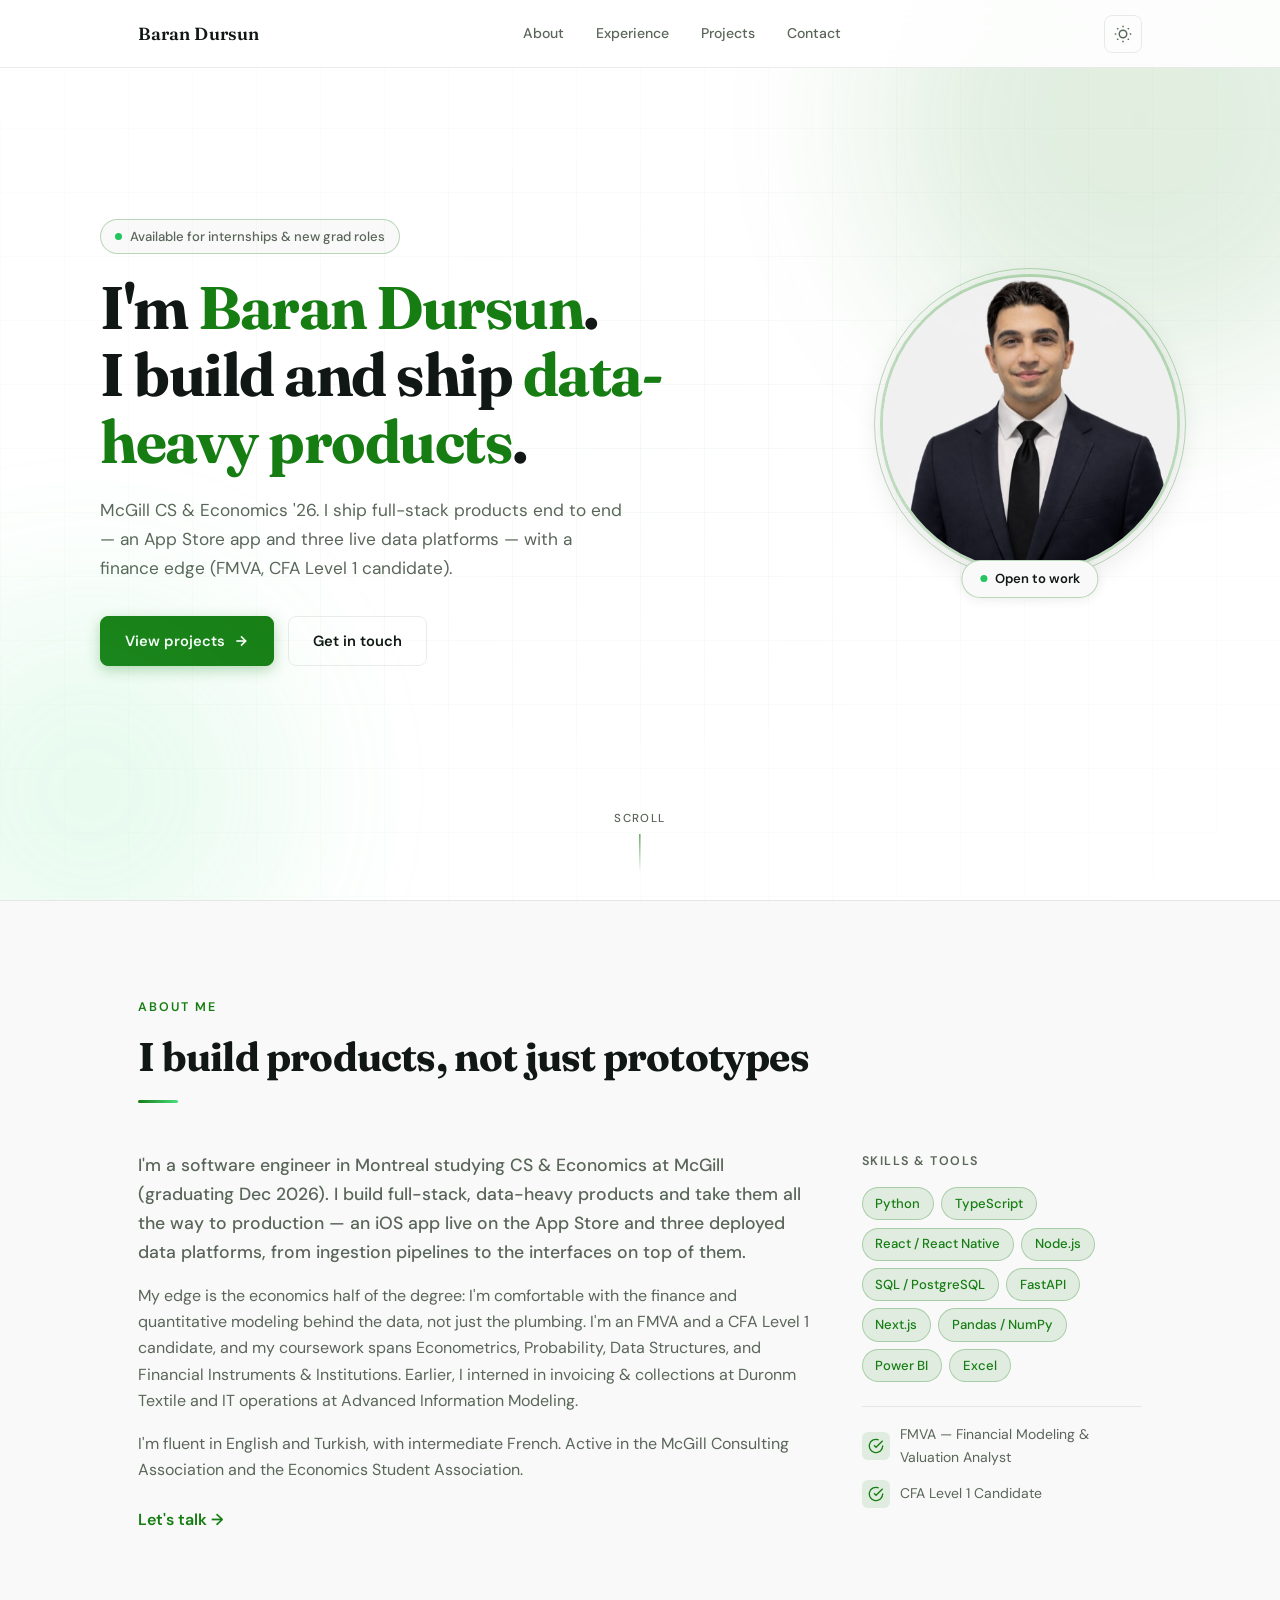
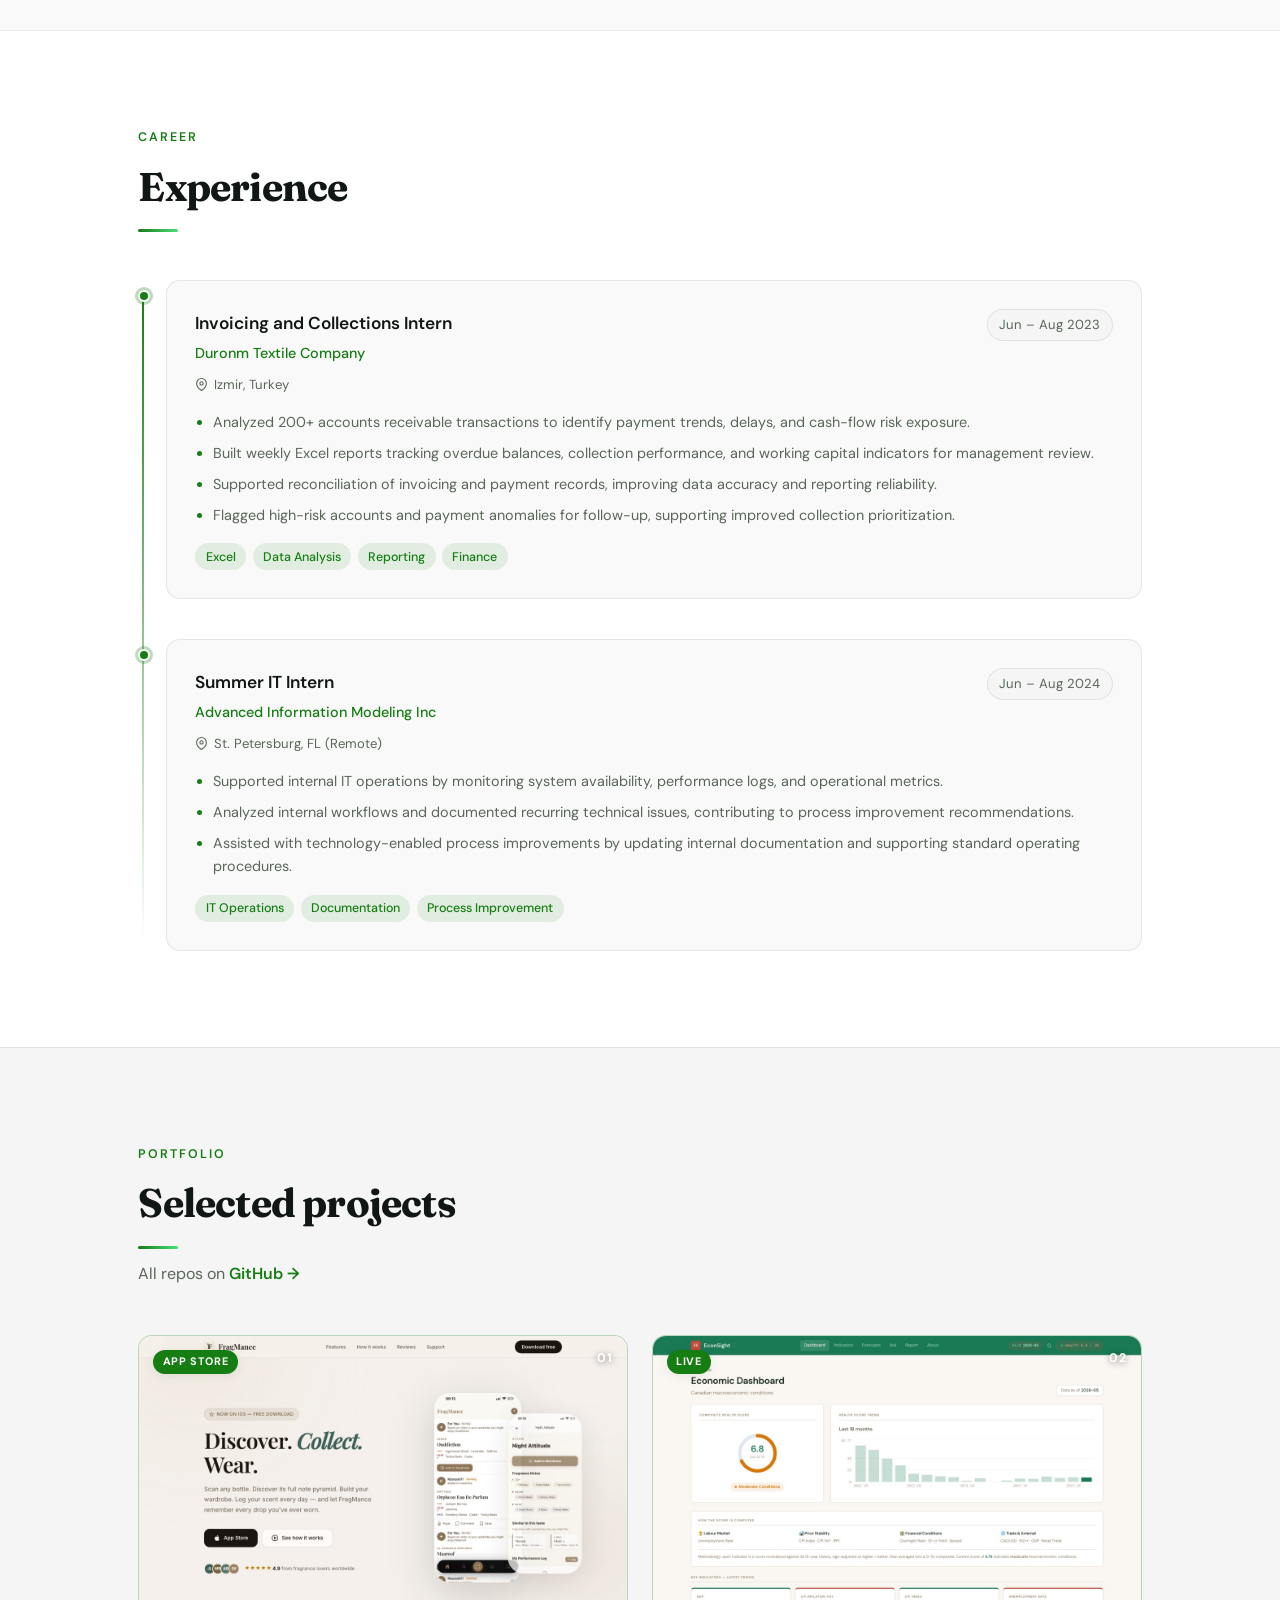
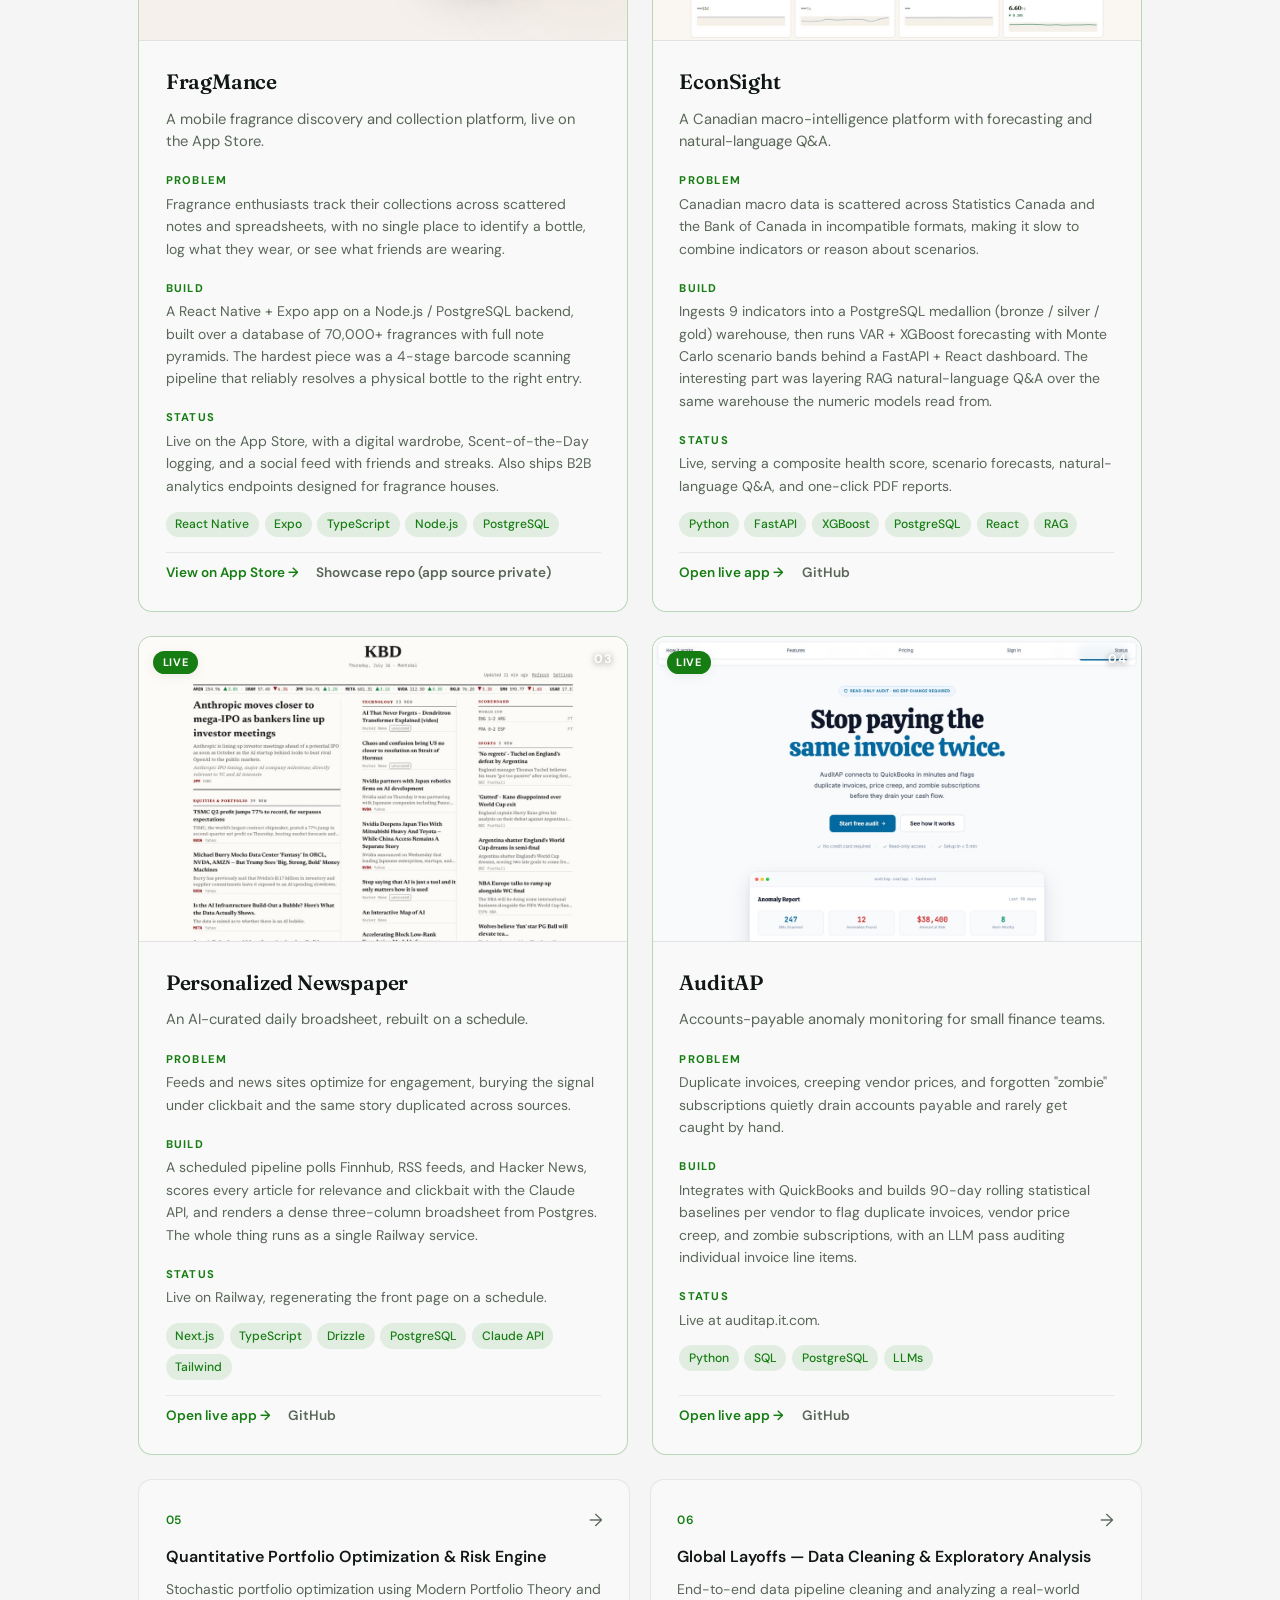
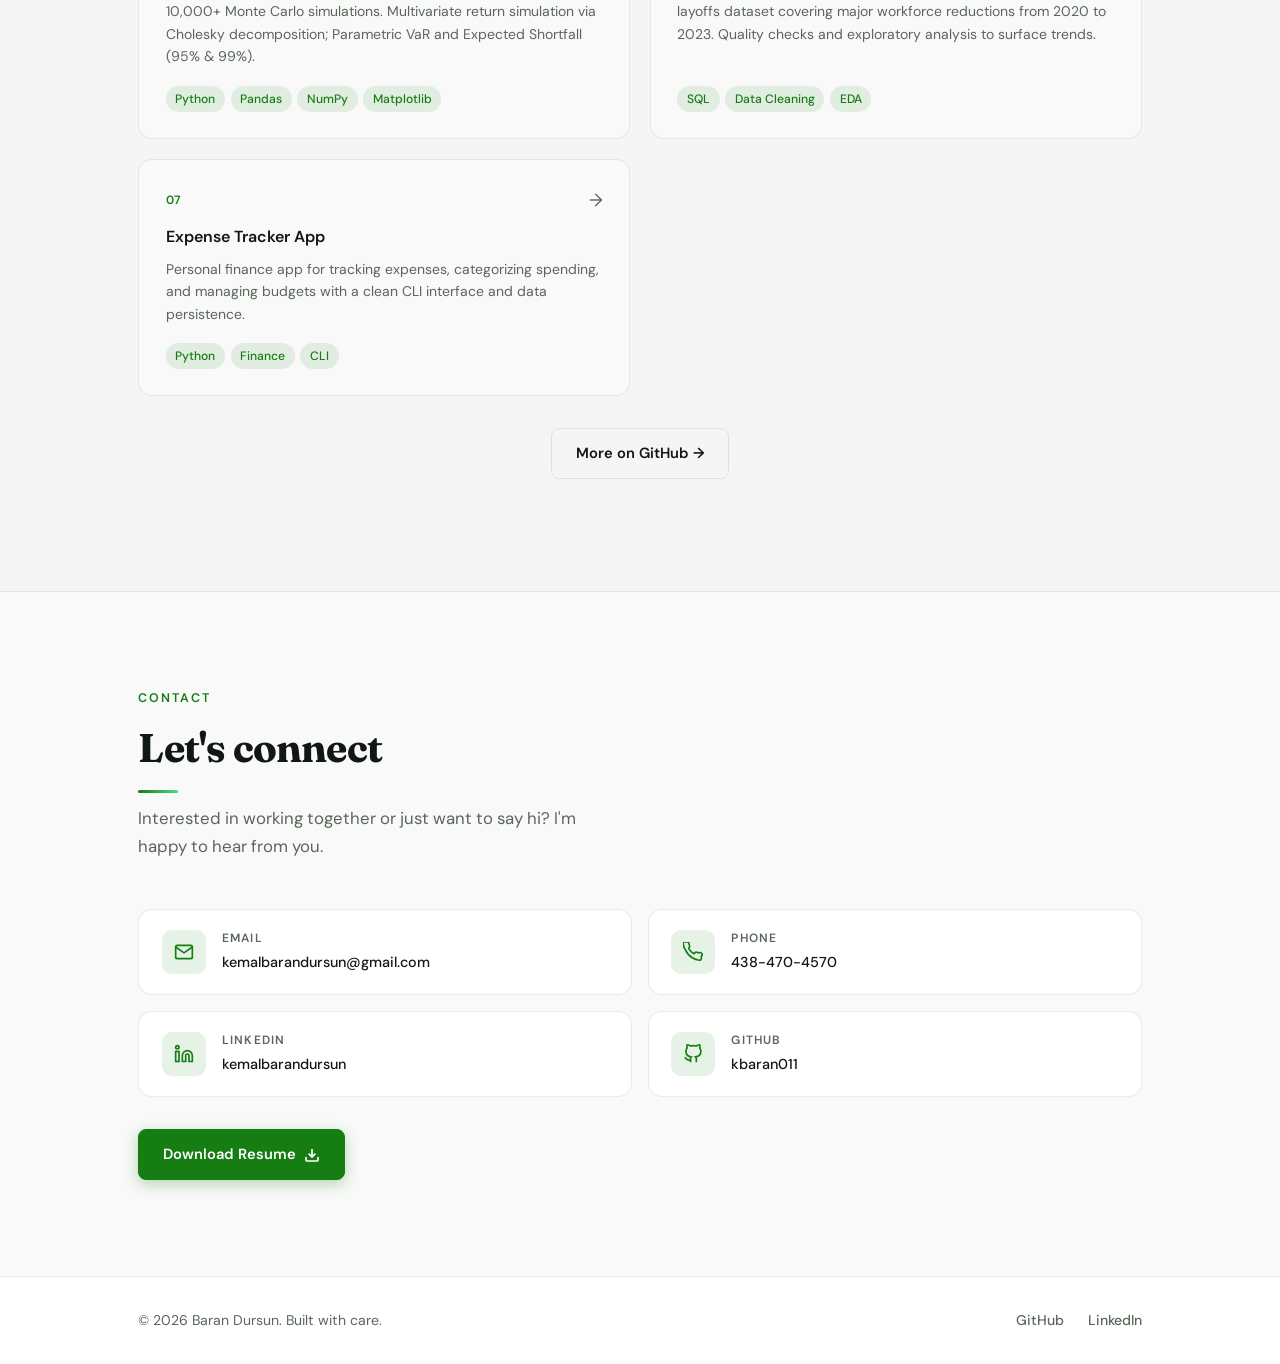
==== index.html @ 8f67f5db "Remove UI cruft, add SEO/OG layer, optimize hero photo Design cleanup: - Remove preloader (HTML bloc" ====
<!DOCTYPE html>
<html lang="en" data-theme="light">
<head>
  <meta charset="UTF-8">
  <meta name="viewport" content="width=device-width, initial-scale=1.0">
  <meta name="description" content="Baran Dursun — Software engineer who ships data-heavy products with a finance edge. McGill CS & Economics '26. An App Store app and three live data products. Open to internships and new grad roles.">
  <link rel="canonical" href="https://kemalbarandursun.com/">
  <title>Baran Dursun — Software Engineer</title>

  <!-- Open Graph -->
  <meta property="og:title" content="Baran Dursun — Software Engineer">
  <meta property="og:description" content="Software engineer who ships data-heavy products with a finance edge. McGill CS & Economics '26 — an App Store app and three live data products.">
  <meta property="og:type" content="website">
  <meta property="og:url" content="https://kemalbarandursun.com/">
  <meta property="og:site_name" content="Baran Dursun">
  <meta property="og:image" content="https://kemalbarandursun.com/assets/og-image.png">
  <meta property="og:image:width" content="1200">
  <meta property="og:image:height" content="630">
  <meta property="og:image:alt" content="Baran Dursun — Software engineer who builds and ships data-heavy products">

  <!-- Twitter -->
  <meta name="twitter:card" content="summary_large_image">
  <meta name="twitter:title" content="Baran Dursun — Software Engineer">
  <meta name="twitter:description" content="Software engineer who ships data-heavy products with a finance edge. McGill CS & Economics '26 — an App Store app and three live data products.">
  <meta name="twitter:image" content="https://kemalbarandursun.com/assets/og-image.png">

  <!-- Structured data -->
  <script type="application/ld+json">
  {
    "@context": "https://schema.org",
    "@type": "Person",
    "name": "Baran Dursun",
    "alternateName": "Kemal Baran Dursun",
    "url": "https://kemalbarandursun.com/",
    "jobTitle": "Software Engineer",
    "alumniOf": {
      "@type": "CollegeOrUniversity",
      "name": "McGill University"
    },
    "sameAs": [
      "https://github.com/kbaran011",
      "https://www.linkedin.com/in/kemalbarandursun/"
    ],
    "email": "mailto:kemalbarandursun@gmail.com"
  }
  </script>
  <link rel="preconnect" href="https://fonts.googleapis.com">
  <link rel="preconnect" href="https://fonts.gstatic.com" crossorigin>
  <link href="https://fonts.googleapis.com/css2?family=DM+Sans:ital,opsz,wght@0,9..40,300;0,9..40,400;0,9..40,500;0,9..40,600;0,9..40,700;1,9..40,400&family=Fraunces:ital,opsz,wght@0,9..144,400;0,9..144,600;0,9..144,700;1,9..144,400&display=swap" rel="stylesheet">
  <link rel="stylesheet" href="styles.css">
  <link rel="icon" type="image/svg+xml" href="data:image/svg+xml,%3Csvg xmlns='http://www.w3.org/2000/svg' viewBox='0 0 32 32'%3E%3Crect width='32' height='32' fill='%23167d13' rx='6'/%3E%3Ctext x='16' y='23' font-family='system-ui,sans-serif' font-size='18' font-weight='700' fill='white' text-anchor='middle'%3EB%3C/text%3E%3C/svg%3E">
</head>
<body>

  <!-- Scroll progress -->
  <div class="scroll-progress" id="scrollProgress"></div>

  <header class="site-header" id="siteHeader">
    <div class="container header-inner">
      <a href="#" class="logo">Baran Dursun</a>
      <nav class="nav" aria-label="Main">
        <ul class="nav-list">
          <li><a href="#about" class="nav-link">About</a></li>
          <li><a href="#experience" class="nav-link">Experience</a></li>
          <li><a href="#work" class="nav-link">Projects</a></li>
          <li><a href="#contact" class="nav-link">Contact</a></li>
        </ul>
      </nav>
      <div class="header-actions">
        <button class="theme-toggle" id="themeToggle" aria-label="Toggle dark mode">
          <svg class="icon-sun" width="18" height="18" viewBox="0 0 24 24" fill="none" stroke="currentColor" stroke-width="2"><circle cx="12" cy="12" r="5"/><line x1="12" y1="1" x2="12" y2="3"/><line x1="12" y1="21" x2="12" y2="23"/><line x1="4.22" y1="4.22" x2="5.64" y2="5.64"/><line x1="18.36" y1="18.36" x2="19.78" y2="19.78"/><line x1="1" y1="12" x2="3" y2="12"/><line x1="21" y1="12" x2="23" y2="12"/><line x1="4.22" y1="19.78" x2="5.64" y2="18.36"/><line x1="18.36" y1="5.64" x2="19.78" y2="4.22"/></svg>
          <svg class="icon-moon" width="18" height="18" viewBox="0 0 24 24" fill="none" stroke="currentColor" stroke-width="2"><path d="M21 12.79A9 9 0 1 1 11.21 3 7 7 0 0 0 21 12.79z"/></svg>
        </button>
        <button class="nav-toggle" aria-label="Toggle menu" aria-expanded="false">
          <span></span><span></span><span></span>
        </button>
      </div>
    </div>
  </header>

  <main>

    <!-- Hero -->
    <section class="hero" id="hero">
      <div class="hero-bg" aria-hidden="true">
        <div class="hero-grid"></div>
        <div class="hero-blob blob-1"></div>
        <div class="hero-blob blob-2"></div>
      </div>
      <div class="container hero-inner">
        <div class="hero-content">
          <p class="hero-label reveal">
            <span class="label-dot"></span>Available for internships &amp; new grad roles
          </p>
          <h1 class="hero-title reveal">
            I'm <span class="highlight">Baran Dursun</span>.<br>
            I build and ship <span class="highlight">data-heavy products</span>.
          </h1>
          <p class="hero-desc reveal">
            McGill CS &amp; Economics '26. I ship full-stack products end to end — an App Store app and three live data platforms — with a finance edge (FMVA, CFA Level 1 candidate).
          </p>
          <div class="hero-cta reveal">
            <a href="#work" class="btn btn-primary">
              View projects
              <svg width="16" height="16" viewBox="0 0 24 24" fill="none" stroke="currentColor" stroke-width="2.5"><line x1="5" y1="12" x2="19" y2="12"/><polyline points="12 5 19 12 12 19"/></svg>
            </a>
            <a href="#contact" class="btn btn-secondary">Get in touch</a>
          </div>
        </div>
        <div class="hero-photo reveal">
          <div class="photo-ring">
            <img src="assets/photo.jpg" alt="Baran Dursun" width="320" height="320">
          </div>
          <div class="photo-badge">
            <span class="badge-dot"></span>
            Open to work
          </div>
        </div>
      </div>
      <div class="hero-scroll" aria-hidden="true">
        <span>Scroll</span>
        <span class="scroll-line"></span>
      </div>
    </section>

    <!-- About -->
    <section class="about" id="about">
      <div class="container section-inner">
        <div class="section-header reveal">
          <p class="section-eyebrow">About me</p>
          <h2 class="section-title">I build products, not just prototypes</h2>
        </div>
        <div class="about-grid">
          <div class="about-content">
            <p class="about-lead reveal">
              I'm a software engineer in Montreal studying CS &amp; Economics at McGill (graduating Dec 2026). I build full-stack, data-heavy products and take them all the way to production — an iOS app live on the App Store and three deployed data platforms, from ingestion pipelines to the interfaces on top of them.
            </p>
            <p class="reveal">
              My edge is the economics half of the degree: I'm comfortable with the finance and quantitative modeling behind the data, not just the plumbing. I'm an FMVA and a CFA Level 1 candidate, and my coursework spans Econometrics, Probability, Data Structures, and Financial Instruments &amp; Institutions. Earlier, I interned in invoicing &amp; collections at Duronm Textile and IT operations at Advanced Information Modeling.
            </p>
            <p class="reveal">
              I'm fluent in English and Turkish, with intermediate French. Active in the McGill Consulting Association and the Economics Student Association.
            </p>
            <a href="#contact" class="link-arrow reveal">Let's talk →</a>
          </div>
          <div class="about-skills reveal">
            <h3>Skills &amp; tools</h3>
            <div class="skills-grid">
              <span class="skill-badge">Python</span>
              <span class="skill-badge">TypeScript</span>
              <span class="skill-badge">React / React Native</span>
              <span class="skill-badge">Node.js</span>
              <span class="skill-badge">SQL / PostgreSQL</span>
              <span class="skill-badge">FastAPI</span>
              <span class="skill-badge">Next.js</span>
              <span class="skill-badge">Pandas / NumPy</span>
              <span class="skill-badge">Power BI</span>
              <span class="skill-badge">Excel</span>
            </div>
            <div class="about-certs">
              <div class="cert-item">
                <span class="cert-icon">
                  <svg width="16" height="16" viewBox="0 0 24 24" fill="none" stroke="currentColor" stroke-width="2"><path d="M22 11.08V12a10 10 0 11-5.93-9.14"/><polyline points="22 4 12 14.01 9 11.01"/></svg>
                </span>
                <span>FMVA — Financial Modeling &amp; Valuation Analyst</span>
              </div>
              <div class="cert-item">
                <span class="cert-icon">
                  <svg width="16" height="16" viewBox="0 0 24 24" fill="none" stroke="currentColor" stroke-width="2"><path d="M22 11.08V12a10 10 0 11-5.93-9.14"/><polyline points="22 4 12 14.01 9 11.01"/></svg>
                </span>
                <span>CFA Level 1 Candidate</span>
              </div>
            </div>
          </div>
        </div>
      </div>
    </section>

    <!-- Experience -->
    <section class="experience" id="experience">
      <div class="container section-inner">
        <div class="section-header reveal">
          <p class="section-eyebrow">Career</p>
          <h2 class="section-title">Experience</h2>
        </div>
        <div class="timeline">
          <div class="timeline-item reveal">
            <div class="timeline-marker">
              <div class="timeline-dot"></div>
            </div>
            <div class="timeline-card">
              <div class="timeline-header">
                <div>
                  <h3>Invoicing and Collections Intern</h3>
                  <p class="timeline-company">Duronm Textile Company</p>
                </div>
                <span class="timeline-period">Jun – Aug 2023</span>
              </div>
              <p class="timeline-location">
                <svg width="13" height="13" viewBox="0 0 24 24" fill="none" stroke="currentColor" stroke-width="2"><path d="M21 10c0 7-9 13-9 13s-9-6-9-13a9 9 0 0118 0z"/><circle cx="12" cy="10" r="3"/></svg>
                Izmir, Turkey
              </p>
              <ul class="exp-bullets">
                <li>Analyzed 200+ accounts receivable transactions to identify payment trends, delays, and cash-flow risk exposure.</li>
                <li>Built weekly Excel reports tracking overdue balances, collection performance, and working capital indicators for management review.</li>
                <li>Supported reconciliation of invoicing and payment records, improving data accuracy and reporting reliability.</li>
                <li>Flagged high-risk accounts and payment anomalies for follow-up, supporting improved collection prioritization.</li>
              </ul>
              <div class="timeline-tags">
                <span>Excel</span><span>Data Analysis</span><span>Reporting</span><span>Finance</span>
              </div>
            </div>
          </div>

          <div class="timeline-item reveal">
            <div class="timeline-marker">
              <div class="timeline-dot"></div>
            </div>
            <div class="timeline-card">
              <div class="timeline-header">
                <div>
                  <h3>Summer IT Intern</h3>
                  <p class="timeline-company">Advanced Information Modeling Inc</p>
                </div>
                <span class="timeline-period">Jun – Aug 2024</span>
              </div>
              <p class="timeline-location">
                <svg width="13" height="13" viewBox="0 0 24 24" fill="none" stroke="currentColor" stroke-width="2"><path d="M21 10c0 7-9 13-9 13s-9-6-9-13a9 9 0 0118 0z"/><circle cx="12" cy="10" r="3"/></svg>
                St. Petersburg, FL (Remote)
              </p>
              <ul class="exp-bullets">
                <li>Supported internal IT operations by monitoring system availability, performance logs, and operational metrics.</li>
                <li>Analyzed internal workflows and documented recurring technical issues, contributing to process improvement recommendations.</li>
                <li>Assisted with technology-enabled process improvements by updating internal documentation and supporting standard operating procedures.</li>
              </ul>
              <div class="timeline-tags">
                <span>IT Operations</span><span>Documentation</span><span>Process Improvement</span>
              </div>
            </div>
          </div>
        </div>
      </div>
    </section>

    <!-- Projects -->
    <section class="work" id="work">
      <div class="container section-inner">
        <div class="section-header reveal">
          <p class="section-eyebrow">Portfolio</p>
          <h2 class="section-title">Selected projects</h2>
          <p class="section-desc">All repos on <a href="https://github.com/kbaran011" target="_blank" rel="noopener" class="link-arrow">GitHub →</a></p>
        </div>
        <div class="case-grid">
          <article class="case-card reveal">
            <div class="case-shot">
              <img src="assets/shots/fragmance.jpg" loading="lazy" width="1200" height="750" alt="FragMance mobile app screenshot showing the fragrance discovery interface">
              <span class="case-badge">App Store</span>
              <span class="case-number">01</span>
            </div>
            <div class="case-body">
              <h3>FragMance</h3>
              <p class="case-tagline">A mobile fragrance discovery and collection platform, live on the App Store.</p>
              <div class="case-sections">
                <div class="case-block">
                  <span class="case-label">Problem</span>
                  <p>Fragrance enthusiasts track their collections across scattered notes and spreadsheets, with no single place to identify a bottle, log what they wear, or see what friends are wearing.</p>
                </div>
                <div class="case-block">
                  <span class="case-label">Build</span>
                  <p>A React Native + Expo app on a Node.js / PostgreSQL backend, built over a database of 70,000+ fragrances with full note pyramids. The hardest piece was a 4-stage barcode scanning pipeline that reliably resolves a physical bottle to the right entry.</p>
                </div>
                <div class="case-block">
                  <span class="case-label">Status</span>
                  <p>Live on the App Store, with a digital wardrobe, Scent-of-the-Day logging, and a social feed with friends and streaks. Also ships B2B analytics endpoints designed for fragrance houses.</p>
                </div>
              </div>
              <div class="work-tags">
                <span>React Native</span><span>Expo</span><span>TypeScript</span><span>Node.js</span><span>PostgreSQL</span>
              </div>
              <div class="case-links">
                <a href="https://fragmance.app/" class="case-link case-link-primary" target="_blank" rel="noopener">View on App Store →</a>
                <a href="https://github.com/kbaran011/fragmance-showcase" class="case-link" target="_blank" rel="noopener">Showcase repo (app source private)</a>
              </div>
            </div>
          </article>

          <article class="case-card reveal">
            <div class="case-shot">
              <img src="assets/shots/econsight.jpg" loading="lazy" width="1200" height="750" alt="EconSight dashboard showing Canadian macro indicators and forecasts">
              <span class="case-badge">Live</span>
              <span class="case-number">02</span>
            </div>
            <div class="case-body">
              <h3>EconSight</h3>
              <p class="case-tagline">A Canadian macro-intelligence platform with forecasting and natural-language Q&amp;A.</p>
              <div class="case-sections">
                <div class="case-block">
                  <span class="case-label">Problem</span>
                  <p>Canadian macro data is scattered across Statistics Canada and the Bank of Canada in incompatible formats, making it slow to combine indicators or reason about scenarios.</p>
                </div>
                <div class="case-block">
                  <span class="case-label">Build</span>
                  <p>Ingests 9 indicators into a PostgreSQL medallion (bronze / silver / gold) warehouse, then runs VAR + XGBoost forecasting with Monte Carlo scenario bands behind a FastAPI + React dashboard. The interesting part was layering RAG natural-language Q&amp;A over the same warehouse the numeric models read from.</p>
                </div>
                <div class="case-block">
                  <span class="case-label">Status</span>
                  <p>Live, serving a composite health score, scenario forecasts, natural-language Q&amp;A, and one-click PDF reports.</p>
                </div>
              </div>
              <div class="work-tags">
                <span>Python</span><span>FastAPI</span><span>XGBoost</span><span>PostgreSQL</span><span>React</span><span>RAG</span>
              </div>
              <div class="case-links">
                <a href="https://frontend-production-f45a3.up.railway.app" class="case-link case-link-primary" target="_blank" rel="noopener">Open live app →</a>
                <a href="https://github.com/kbaran011/EconSight" class="case-link" target="_blank" rel="noopener">GitHub</a>
              </div>
            </div>
          </article>

          <article class="case-card reveal">
            <div class="case-shot">
              <img src="assets/shots/newspaper.jpg" loading="lazy" width="1100" height="688" alt="Personalized Newspaper rendered as a dense three-column broadsheet">
              <span class="case-badge">Live</span>
              <span class="case-number">03</span>
            </div>
            <div class="case-body">
              <h3>Personalized Newspaper</h3>
              <p class="case-tagline">An AI-curated daily broadsheet, rebuilt on a schedule.</p>
              <div class="case-sections">
                <div class="case-block">
                  <span class="case-label">Problem</span>
                  <p>Feeds and news sites optimize for engagement, burying the signal under clickbait and the same story duplicated across sources.</p>
                </div>
                <div class="case-block">
                  <span class="case-label">Build</span>
                  <p>A scheduled pipeline polls Finnhub, RSS feeds, and Hacker News, scores every article for relevance and clickbait with the Claude API, and renders a dense three-column broadsheet from Postgres. The whole thing runs as a single Railway service.</p>
                </div>
                <div class="case-block">
                  <span class="case-label">Status</span>
                  <p>Live on Railway, regenerating the front page on a schedule.</p>
                </div>
              </div>
              <div class="work-tags">
                <span>Next.js</span><span>TypeScript</span><span>Drizzle</span><span>PostgreSQL</span><span>Claude API</span><span>Tailwind</span>
              </div>
              <div class="case-links">
                <a href="https://web-production-ccca1.up.railway.app/" class="case-link case-link-primary" target="_blank" rel="noopener">Open live app →</a>
                <a href="https://github.com/kbaran011/personalized-newspaper" class="case-link" target="_blank" rel="noopener">GitHub</a>
              </div>
            </div>
          </article>

          <article class="case-card reveal">
            <div class="case-shot">
              <img src="assets/shots/auditap.jpg" loading="lazy" width="1200" height="750" alt="AuditAP accounts-payable monitoring dashboard flagging invoice anomalies">
              <span class="case-badge">Live</span>
              <span class="case-number">04</span>
            </div>
            <div class="case-body">
              <h3>AuditAP</h3>
              <p class="case-tagline">Accounts-payable anomaly monitoring for small finance teams.</p>
              <div class="case-sections">
                <div class="case-block">
                  <span class="case-label">Problem</span>
                  <p>Duplicate invoices, creeping vendor prices, and forgotten "zombie" subscriptions quietly drain accounts payable and rarely get caught by hand.</p>
                </div>
                <div class="case-block">
                  <span class="case-label">Build</span>
                  <p>Integrates with QuickBooks and builds 90-day rolling statistical baselines per vendor to flag duplicate invoices, vendor price creep, and zombie subscriptions, with an LLM pass auditing individual invoice line items.</p>
                </div>
                <div class="case-block">
                  <span class="case-label">Status</span>
                  <p>Live at auditap.it.com.</p>
                </div>
              </div>
              <div class="work-tags">
                <span>Python</span><span>SQL</span><span>PostgreSQL</span><span>LLMs</span>
              </div>
              <div class="case-links">
                <a href="https://auditap.it.com/" class="case-link case-link-primary" target="_blank" rel="noopener">Open live app →</a>
                <a href="https://github.com/kbaran011/auditap" class="case-link" target="_blank" rel="noopener">GitHub</a>
              </div>
            </div>
          </article>
        </div>

        <div class="work-grid">
          <a href="https://github.com/kbaran011/Quantitative_Portfolio_Optimization_-_Risk-Engine" class="work-card reveal" target="_blank" rel="noopener">
            <div class="work-card-top">
              <span class="work-number">05</span>
              <span class="work-card-arrow">→</span>
            </div>
            <h3>Quantitative Portfolio Optimization &amp; Risk Engine</h3>
            <p>Stochastic portfolio optimization using Modern Portfolio Theory and 10,000+ Monte Carlo simulations. Multivariate return simulation via Cholesky decomposition; Parametric VaR and Expected Shortfall (95% &amp; 99%).</p>
            <div class="work-tags">
              <span>Python</span><span>Pandas</span><span>NumPy</span><span>Matplotlib</span>
            </div>
          </a>

          <a href="https://github.com/kbaran011/Global-Layoffs-Data-Cleaning-Exploratory-Analysis" class="work-card reveal" target="_blank" rel="noopener">
            <div class="work-card-top">
              <span class="work-number">06</span>
              <span class="work-card-arrow">→</span>
            </div>
            <h3>Global Layoffs — Data Cleaning &amp; Exploratory Analysis</h3>
            <p>End-to-end data pipeline cleaning and analyzing a real-world layoffs dataset covering major workforce reductions from 2020 to 2023. Quality checks and exploratory analysis to surface trends.</p>
            <div class="work-tags">
              <span>SQL</span><span>Data Cleaning</span><span>EDA</span>
            </div>
          </a>

          <a href="https://github.com/kbaran011/Expense_Tracker_App" class="work-card reveal" target="_blank" rel="noopener">
            <div class="work-card-top">
              <span class="work-number">07</span>
              <span class="work-card-arrow">→</span>
            </div>
            <h3>Expense Tracker App</h3>
            <p>Personal finance app for tracking expenses, categorizing spending, and managing budgets with a clean CLI interface and data persistence.</p>
            <div class="work-tags">
              <span>Python</span><span>Finance</span><span>CLI</span>
            </div>
          </a>
        </div>
        <p class="work-more reveal">
          <a href="https://github.com/kbaran011" target="_blank" rel="noopener" class="btn btn-secondary">
            More on GitHub →
          </a>
        </p>
      </div>
    </section>

    <!-- Contact -->
    <section class="contact" id="contact">
      <div class="container section-inner">
        <div class="section-header reveal">
          <p class="section-eyebrow">Contact</p>
          <h2 class="section-title">Let's connect</h2>
          <p class="contact-lead">Interested in working together or just want to say hi? I'm happy to hear from you.</p>
        </div>
        <div class="contact-grid">
          <a href="mailto:kemalbarandursun@gmail.com" class="contact-card reveal">
            <div class="contact-icon">
              <svg width="20" height="20" viewBox="0 0 24 24" fill="none" stroke="currentColor" stroke-width="2"><path d="M4 4h16c1.1 0 2 .9 2 2v12c0 1.1-.9 2-2 2H4c-1.1 0-2-.9-2-2V6c0-1.1.9-2 2-2z"/><polyline points="22,6 12,13 2,6"/></svg>
            </div>
            <div>
              <p class="contact-card-label">Email</p>
              <p class="contact-card-value">kemalbarandursun@gmail.com</p>
            </div>
          </a>
          <a href="tel:+14384704570" class="contact-card reveal">
            <div class="contact-icon">
              <svg width="20" height="20" viewBox="0 0 24 24" fill="none" stroke="currentColor" stroke-width="2"><path d="M22 16.92v3a2 2 0 01-2.18 2 19.79 19.79 0 01-8.63-3.07A19.5 19.5 0 013.07 9.81 19.79 19.79 0 01.13 1.22 2 2 0 012.11 0h3a2 2 0 012 1.72 12.84 12.84 0 00.7 2.81 2 2 0 01-.45 2.11L6.91 7.9a16 16 0 006.19 6.19l1.26-1.26a2 2 0 012.11-.45 12.84 12.84 0 002.81.7A2 2 0 0122 16.92z"/></svg>
            </div>
            <div>
              <p class="contact-card-label">Phone</p>
              <p class="contact-card-value">438-470-4570</p>
            </div>
          </a>
          <a href="https://www.linkedin.com/in/kemalbarandursun/" target="_blank" rel="noopener" class="contact-card reveal">
            <div class="contact-icon">
              <svg width="20" height="20" viewBox="0 0 24 24" fill="none" stroke="currentColor" stroke-width="2"><path d="M16 8a6 6 0 016 6v7h-4v-7a2 2 0 00-2-2 2 2 0 00-2 2v7h-4v-7a6 6 0 016-6z"/><rect x="2" y="9" width="4" height="12"/><circle cx="4" cy="4" r="2"/></svg>
            </div>
            <div>
              <p class="contact-card-label">LinkedIn</p>
              <p class="contact-card-value">kemalbarandursun</p>
            </div>
          </a>
          <a href="https://github.com/kbaran011" target="_blank" rel="noopener" class="contact-card reveal">
            <div class="contact-icon">
              <svg width="20" height="20" viewBox="0 0 24 24" fill="none" stroke="currentColor" stroke-width="2"><path d="M9 19c-5 1.5-5-2.5-7-3m14 6v-3.87a3.37 3.37 0 00-.94-2.61c3.14-.35 6.44-1.54 6.44-7A5.44 5.44 0 0020 4.77 5.07 5.07 0 0019.91 1S18.73.65 16 2.48a13.38 13.38 0 00-7 0C6.27.65 5.09 1 5.09 1A5.07 5.07 0 005 4.77a5.44 5.44 0 00-1.5 3.78c0 5.42 3.3 6.61 6.44 7A3.37 3.37 0 009 18.13V22"/></svg>
            </div>
            <div>
              <p class="contact-card-label">GitHub</p>
              <p class="contact-card-value">kbaran011</p>
            </div>
          </a>
        </div>
        <div class="contact-resume reveal">
          <a href="resume.pdf" class="btn btn-primary" download>
            Download Resume
            <svg width="16" height="16" viewBox="0 0 24 24" fill="none" stroke="currentColor" stroke-width="2.5"><path d="M21 15v4a2 2 0 01-2 2H5a2 2 0 01-2-2v-4"/><polyline points="7 10 12 15 17 10"/><line x1="12" y1="15" x2="12" y2="3"/></svg>
          </a>
        </div>
      </div>
    </section>

  </main>

  <footer class="site-footer">
    <div class="container footer-inner">
      <p>© <span id="year"></span> Baran Dursun. Built with care.</p>
      <div class="footer-links">
        <a href="https://github.com/kbaran011" target="_blank" rel="noopener">GitHub</a>
        <a href="https://www.linkedin.com/in/kemalbarandursun/" target="_blank" rel="noopener">LinkedIn</a>
      </div>
    </div>
  </footer>

  <script src="script.js"></script>
</body>
</html>
---- styles.css ----
/* ─── Variables ─────────────────────────────────────────────────────────────── */
:root {
  --bg:          #ffffff;
  --bg-elevated: #f8f9f8;
  --bg-warm:     #f4f5f4;
  --text:        #111714;
  --text-muted:  #5a6659;
  --accent:      rgb(22, 125, 19);
  --accent-hover:rgb(18, 105, 15);
  --accent-soft: rgba(22, 125, 19, 0.10);
  --highlight:   rgb(22, 125, 19);
  --border:      rgba(0, 0, 0, 0.08);
  --border-green:rgba(22, 125, 19, 0.28);
  --font-sans:  "DM Sans", system-ui, sans-serif;
  --font-serif: "Fraunces", Georgia, serif;
  --container:   min(92vw, 1080px);
  --space:       clamp(1.25rem, 3vw, 2.5rem);
  --header-h:    68px;
  --radius:      14px;
  --shadow-sm:   0 2px 12px rgba(0,0,0,0.07);
  --shadow-md:   0 8px 28px rgba(0,0,0,0.10);
  --shadow-lg:   0 16px 48px rgba(0,0,0,0.13);
  --transition:  0.25s ease;
}

/* Dark mode */
[data-theme="dark"] {
  --bg:          #0d1117;
  --bg-elevated: #161b22;
  --bg-warm:     #131920;
  --text:        #e6edf3;
  --text-muted:  #8b949e;
  --border:      rgba(255,255,255,0.08);
  --border-green:rgba(22, 125, 19, 0.38);
  --accent-soft: rgba(22, 125, 19, 0.14);
  --shadow-sm:   0 2px 12px rgba(0,0,0,0.3);
  --shadow-md:   0 8px 28px rgba(0,0,0,0.4);
  --shadow-lg:   0 16px 48px rgba(0,0,0,0.5);
}

/* ─── Reset ─────────────────────────────────────────────────────────────────── */
*, *::before, *::after { box-sizing: border-box; }
html { scroll-behavior: smooth; }
body {
  margin: 0;
  font-family: var(--font-sans);
  font-size: 1rem;
  line-height: 1.65;
  color: var(--text);
  background: var(--bg);
  -webkit-font-smoothing: antialiased;
  transition: background 0.3s, color 0.3s;
}
a { color: inherit; text-decoration: none; }
ul { list-style: none; margin: 0; padding: 0; }
img { max-width: 100%; height: auto; display: block; }

/* ─── Layout ─────────────────────────────────────────────────────────────────── */
.container {
  width: 100%;
  max-width: var(--container);
  margin-inline: auto;
  padding-inline: var(--space);
}
section { padding: 6rem 0; }

/* ─── Scroll progress ───────────────────────────────────────────────────────── */
.scroll-progress {
  position: fixed;
  top: 0;
  left: 0;
  height: 2px;
  background: linear-gradient(90deg, var(--accent), #4ade80);
  z-index: 1500;
  width: 0%;
  transition: width 0.08s linear;
}

/* ─── Header ─────────────────────────────────────────────────────────────────── */
.site-header {
  position: fixed;
  top: 0; left: 0; right: 0;
  z-index: 100;
  height: var(--header-h);
  background: rgba(255, 255, 255, 0.88);
  backdrop-filter: blur(16px);
  -webkit-backdrop-filter: blur(16px);
  border-bottom: 1px solid var(--border);
  transition: box-shadow var(--transition), border-color var(--transition), background 0.3s;
}
[data-theme="dark"] .site-header {
  background: rgba(13, 17, 23, 0.88);
}
.site-header.scrolled {
  box-shadow: var(--shadow-sm);
  border-bottom-color: var(--border-green);
}
.header-inner {
  height: 100%;
  display: flex;
  align-items: center;
  justify-content: space-between;
  gap: 1.5rem;
}
.logo {
  font-family: var(--font-serif);
  font-weight: 600;
  font-size: 1.1rem;
  letter-spacing: 0.01em;
  flex-shrink: 0;
}

/* ─── Nav ─────────────────────────────────────────────────────────────────────── */
.nav-list { display: flex; gap: 2rem; }
.nav-link {
  position: relative;
  font-size: 0.88rem;
  font-weight: 500;
  color: var(--text-muted);
  transition: color var(--transition);
  padding-bottom: 2px;
}
.nav-link::after {
  content: '';
  position: absolute;
  bottom: -3px;
  left: 0; right: 0;
  height: 2px;
  background: var(--accent);
  border-radius: 1px;
  transform: scaleX(0);
  transition: transform var(--transition);
}
.nav-link:hover { color: var(--text); }
.nav-link:hover::after,
.nav-link.active::after { transform: scaleX(1); }
.nav-link.active { color: var(--accent); }

/* ─── Header actions ──────────────────────────────────────────────────────────── */
.header-actions { display: flex; align-items: center; gap: 0.75rem; }
.theme-toggle {
  background: none;
  border: 1px solid var(--border);
  border-radius: 8px;
  width: 38px; height: 38px;
  display: flex; align-items: center; justify-content: center;
  cursor: pointer;
  color: var(--text-muted);
  transition: color var(--transition), border-color var(--transition), background var(--transition);
}
.theme-toggle:hover {
  color: var(--accent);
  border-color: var(--border-green);
  background: var(--accent-soft);
}
[data-theme="light"] .icon-moon { display: none; }
[data-theme="dark"]  .icon-sun  { display: none; }

.nav-toggle {
  display: none;
  flex-direction: column;
  gap: 5px;
  background: none;
  border: none;
  cursor: pointer;
  padding: 6px;
  color: var(--text);
}
.nav-toggle span {
  display: block;
  width: 22px; height: 2px;
  background: currentColor;
  border-radius: 1px;
  transition: transform 0.28s ease, opacity 0.28s ease;
}
.nav-toggle.is-open span:nth-child(1) { transform: translateY(7px) rotate(45deg); }
.nav-toggle.is-open span:nth-child(2) { opacity: 0; transform: scaleX(0); }
.nav-toggle.is-open span:nth-child(3) { transform: translateY(-7px) rotate(-45deg); }

/* ─── Hero ───────────────────────────────────────────────────────────────────── */
.hero {
  position: relative;
  min-height: 100vh;
  display: flex;
  flex-direction: column;
  justify-content: center;
  padding-top: var(--header-h);
  overflow: hidden;
}
.hero-bg {
  position: absolute;
  inset: 0;
  pointer-events: none;
  overflow: hidden;
}
.hero-grid {
  position: absolute;
  inset: 0;
  background-image:
    linear-gradient(rgba(22, 125, 19, 0.045) 1px, transparent 1px),
    linear-gradient(90deg, rgba(22, 125, 19, 0.045) 1px, transparent 1px);
  background-size: 64px 64px;
  mask-image: radial-gradient(ellipse 80% 80% at 50% 50%, black, transparent);
}
.hero-blob {
  position: absolute;
  border-radius: 50%;
  filter: blur(90px);
  opacity: 0.13;
  animation: blob-float 10s ease-in-out infinite;
}
[data-theme="dark"] .hero-blob { opacity: 0.18; }
.blob-1 {
  width: 520px; height: 520px;
  background: var(--accent);
  top: -140px; right: -120px;
}
.blob-2 {
  width: 380px; height: 380px;
  background: #4ade80;
  bottom: -80px; left: -100px;
  animation-delay: -5s;
}
@keyframes blob-float {
  0%, 100% { transform: translate(0, 0) scale(1); }
  33%       { transform: translate(24px, -18px) scale(1.04); }
  66%       { transform: translate(-18px, 14px) scale(0.96); }
}

/* Hero inner grid */
.hero-inner {
  display: grid;
  align-items: center;
  gap: 3rem;
  padding: 5rem 0;
}
@media (min-width: 768px) {
  .hero-inner {
    grid-template-columns: 1fr auto;
    gap: 4rem;
  }
  .hero-photo { order: 2; }
}

/* Hero label */
.hero-label {
  display: inline-flex;
  align-items: center;
  gap: 0.55rem;
  font-size: 0.82rem;
  font-weight: 500;
  color: var(--text-muted);
  margin-bottom: 1.25rem;
  background: var(--bg-elevated);
  border: 1px solid var(--border-green);
  padding: 0.35rem 0.85rem;
  border-radius: 100px;
}
.label-dot {
  width: 7px; height: 7px;
  background: #22c55e;
  border-radius: 50%;
  flex-shrink: 0;
  animation: pulse-dot 2s ease-in-out infinite;
}
@keyframes pulse-dot {
  0%, 100% { box-shadow: 0 0 0 0 rgba(34, 197, 94, 0.5); }
  50%       { box-shadow: 0 0 0 5px rgba(34, 197, 94, 0); }
}

/* Hero title */
.hero-title {
  font-family: var(--font-serif);
  font-size: clamp(2.25rem, 5.5vw, 3.75rem);
  font-weight: 700;
  line-height: 1.12;
  margin: 0 0 1.25rem;
  letter-spacing: -0.025em;
}
.hero-title .highlight { color: var(--highlight); }

.hero-desc {
  font-size: 1.08rem;
  color: var(--text-muted);
  max-width: 44ch;
  margin: 0 0 2rem;
  line-height: 1.7;
}
.hero-cta { display: flex; flex-wrap: wrap; gap: 0.85rem; }

/* Buttons */
.btn {
  display: inline-flex;
  align-items: center;
  gap: 0.5rem;
  padding: 0.75rem 1.5rem;
  font-size: 0.92rem;
  font-weight: 600;
  border-radius: 8px;
  transition: background var(--transition), color var(--transition),
              transform var(--transition), box-shadow var(--transition);
  border: 1px solid transparent;
}
.btn:hover { transform: translateY(-1px); }
.btn-primary {
  background: var(--accent);
  color: #fff;
  border-color: var(--accent);
  box-shadow: 0 4px 14px rgba(22, 125, 19, 0.3);
}
.btn-primary:hover {
  background: var(--accent-hover);
  border-color: var(--accent-hover);
  box-shadow: 0 6px 20px rgba(22, 125, 19, 0.4);
}
.btn-secondary {
  background: transparent;
  color: var(--text);
  border-color: var(--border);
}
.btn-secondary:hover {
  background: var(--accent-soft);
  border-color: var(--border-green);
  color: var(--accent);
}

/* Hero photo */
.hero-photo {
  position: relative;
  display: flex;
  justify-content: center;
  align-items: center;
  padding-bottom: 24px;
}
.photo-ring {
  position: relative;
  display: inline-block;
}
.photo-ring::before {
  content: '';
  position: absolute;
  inset: -6px;
  border-radius: 50%;
  border: 1.5px solid var(--border-green);
  animation: ring-spin 12s linear infinite;
}
@keyframes ring-spin { to { transform: rotate(360deg); } }
.hero-photo img {
  width: 260px; height: 260px;
  object-fit: cover;
  border-radius: 50%;
  border: 3px solid var(--border-green);
  box-shadow: var(--shadow-md);
  display: block;
}
@media (min-width: 768px) { .hero-photo img { width: 300px; height: 300px; } }
.photo-badge {
  position: absolute;
  bottom: 0;
  left: 50%;
  transform: translateX(-50%);
  background: var(--bg-elevated);
  border: 1px solid var(--border-green);
  border-radius: 100px;
  padding: 0.45rem 1.1rem;
  font-size: 0.82rem;
  font-weight: 600;
  color: var(--text);
  display: flex;
  align-items: center;
  gap: 0.5rem;
  white-space: nowrap;
  box-shadow: var(--shadow-sm);
}
.badge-dot {
  width: 7px; height: 7px;
  background: #22c55e;
  border-radius: 50%;
  animation: pulse-dot 2s ease-in-out infinite;
}

/* Hero scroll hint */
.hero-scroll {
  position: absolute;
  bottom: 1.75rem;
  left: 50%;
  transform: translateX(-50%);
  display: flex;
  flex-direction: column;
  align-items: center;
  gap: 0.4rem;
  font-size: 0.72rem;
  font-weight: 500;
  letter-spacing: 0.12em;
  text-transform: uppercase;
  color: var(--text-muted);
}
.scroll-line {
  width: 1px; height: 38px;
  background: linear-gradient(to bottom, var(--accent), transparent);
  border-radius: 1px;
  animation: scroll-pulse 2.2s ease-in-out infinite;
}
@keyframes scroll-pulse { 0%, 100% { opacity: 0.4; } 50% { opacity: 1; } }

/* ─── Section common ──────────────────────────────────────────────────────────── */
.section-inner { }
.section-header { margin-bottom: 3rem; }
.section-eyebrow {
  font-size: 0.78rem;
  text-transform: uppercase;
  letter-spacing: 0.16em;
  color: var(--accent);
  font-weight: 600;
  margin: 0 0 0.4rem;
}
.section-title {
  font-family: var(--font-serif);
  font-size: clamp(1.75rem, 4vw, 2.5rem);
  font-weight: 700;
  margin: 0 0 0.75rem;
  letter-spacing: -0.02em;
  color: var(--text);
}
.section-title::after {
  content: '';
  display: block;
  width: 2.5rem; height: 3px;
  background: linear-gradient(90deg, var(--accent), #4ade80);
  margin-top: 0.6rem;
  border-radius: 2px;
}
.section-desc { color: var(--text-muted); margin: 0; }
.section-desc a, .link-arrow {
  font-weight: 600;
  color: var(--highlight);
  transition: color var(--transition);
}
.link-arrow:hover, .section-desc a:hover { color: var(--accent-hover); }

/* ─── About ───────────────────────────────────────────────────────────────────── */
.about { background: var(--bg-elevated); border-top: 1px solid var(--border); }
.about-grid {
  display: grid;
  gap: 3rem;
}
@media (min-width: 680px) {
  .about-grid { grid-template-columns: 1fr 280px; }
}
.about-lead {
  font-size: 1.1rem;
  font-weight: 500;
  margin: 0 0 1rem;
  line-height: 1.65;
}
.about-content p {
  margin: 0 0 1rem;
  color: var(--text-muted);
}
.about-content p:last-of-type { margin-bottom: 1.5rem; }

/* Skills */
.about-skills h3 {
  font-size: 0.78rem;
  text-transform: uppercase;
  letter-spacing: 0.12em;
  color: var(--text-muted);
  font-weight: 600;
  margin: 0 0 1rem;
}
.skills-grid {
  display: flex;
  flex-wrap: wrap;
  gap: 0.45rem;
  margin-bottom: 1.5rem;
}
.skill-badge {
  padding: 0.3rem 0.8rem;
  background: var(--accent-soft);
  border: 1px solid var(--border-green);
  border-radius: 100px;
  font-size: 0.82rem;
  color: var(--accent);
  font-weight: 500;
  transition: background var(--transition), color var(--transition), transform var(--transition);
}
.skill-badge:hover {
  background: var(--accent);
  color: #fff;
  transform: translateY(-1px);
}

/* Certs */
.about-certs {
  display: flex;
  flex-direction: column;
  gap: 0.65rem;
  padding-top: 1rem;
  border-top: 1px solid var(--border);
}
.cert-item {
  display: flex;
  align-items: center;
  gap: 0.65rem;
  font-size: 0.875rem;
  color: var(--text-muted);
}
.cert-icon {
  width: 28px; height: 28px;
  background: var(--accent-soft);
  border-radius: 6px;
  display: flex; align-items: center; justify-content: center;
  color: var(--accent);
  flex-shrink: 0;
}

/* ─── Experience / Timeline ───────────────────────────────────────────────────── */
.experience { background: var(--bg); border-top: 1px solid var(--border); }

.timeline {
  position: relative;
  padding-left: 1.75rem;
}
.timeline::before {
  content: '';
  position: absolute;
  left: 4px; top: 10px; bottom: 10px;
  width: 2px;
  background: linear-gradient(to bottom, var(--accent), transparent);
  border-radius: 2px;
}
.timeline-item {
  position: relative;
  padding-bottom: 2.5rem;
}
.timeline-item:last-child { padding-bottom: 0; }
.timeline-marker {
  position: absolute;
  left: -1.75rem;
  top: 10px;
}
.timeline-dot {
  width: 12px; height: 12px;
  background: var(--accent);
  border-radius: 50%;
  border: 2px solid var(--bg);
  box-shadow: 0 0 0 3px var(--border-green);
}

.timeline-card {
  background: var(--bg-elevated);
  border: 1px solid var(--border);
  border-radius: var(--radius);
  padding: 1.75rem;
  transition: border-color var(--transition), box-shadow var(--transition);
}
.timeline-card:hover {
  border-color: var(--border-green);
  box-shadow: var(--shadow-md);
}
.timeline-header {
  display: flex;
  justify-content: space-between;
  align-items: flex-start;
  gap: 1rem;
  flex-wrap: wrap;
  margin-bottom: 0.5rem;
}
.timeline-header h3 {
  font-size: 1.08rem;
  font-weight: 600;
  margin: 0 0 0.25rem;
  color: var(--text);
}
.timeline-company {
  font-size: 0.9rem;
  color: var(--accent);
  font-weight: 500;
  margin: 0;
}
.timeline-period {
  font-size: 0.82rem;
  color: var(--text-muted);
  white-space: nowrap;
  background: var(--bg-warm);
  border: 1px solid var(--border);
  padding: 0.25rem 0.7rem;
  border-radius: 100px;
  flex-shrink: 0;
}
.timeline-location {
  display: flex;
  align-items: center;
  gap: 0.35rem;
  font-size: 0.82rem;
  color: var(--text-muted);
  margin: 0 0 1rem;
}
.exp-bullets {
  margin: 0;
  padding-left: 1.1rem;
  list-style: disc;
}
.exp-bullets li {
  margin-bottom: 0.5rem;
  color: var(--text-muted);
  font-size: 0.9rem;
  line-height: 1.6;
}
.exp-bullets li:last-child { margin-bottom: 0; }
.exp-bullets li::marker { color: var(--accent); }
.timeline-tags {
  display: flex;
  flex-wrap: wrap;
  gap: 0.4rem;
  margin-top: 1rem;
}
.timeline-tags span {
  padding: 0.2rem 0.65rem;
  background: var(--accent-soft);
  border-radius: 100px;
  font-size: 0.78rem;
  color: var(--accent);
  font-weight: 500;
}

/* ─── Projects ────────────────────────────────────────────────────────────────── */
.work { background: var(--bg-warm); border-top: 1px solid var(--border); }
.work-grid {
  display: grid;
  grid-template-columns: repeat(2, 1fr);
  gap: 1.25rem;
  margin-bottom: 2rem;
}
@media (max-width: 640px) {
  .work-grid { grid-template-columns: 1fr; }
}

.work-card {
  display: flex;
  flex-direction: column;
  gap: 0.65rem;
  padding: 1.65rem;
  background: var(--bg-elevated);
  border: 1px solid var(--border);
  border-radius: var(--radius);
  color: inherit;
  transition: transform var(--transition), box-shadow var(--transition), border-color var(--transition);
}
.work-card:hover {
  transform: translateY(-4px);
  box-shadow: var(--shadow-lg);
  border-color: var(--border-green);
}
.work-card-top {
  display: flex;
  align-items: center;
  gap: 0.6rem;
}
.work-number {
  font-size: 0.75rem;
  color: var(--accent);
  font-weight: 600;
  letter-spacing: 0.05em;
}
.work-card-arrow {
  margin-left: auto;
  color: var(--text-muted);
  font-size: 1.1rem;
  transition: transform var(--transition), color var(--transition);
}
.work-card:hover .work-card-arrow {
  transform: translate(3px, -3px);
  color: var(--accent);
}
.work-card h3 {
  font-size: 1rem;
  font-weight: 600;
  margin: 0;
  color: var(--text);
  line-height: 1.35;
}
.work-card p {
  font-size: 0.875rem;
  color: var(--text-muted);
  margin: 0;
  line-height: 1.6;
  flex: 1;
}
.work-tags {
  display: flex;
  flex-wrap: wrap;
  gap: 0.35rem;
  margin-top: auto;
  padding-top: 0.5rem;
}
.work-tags span {
  padding: 0.18rem 0.6rem;
  background: var(--accent-soft);
  border-radius: 100px;
  font-size: 0.76rem;
  color: var(--accent);
  font-weight: 500;
}
.work-more { text-align: center; }

/* ─── Case studies ────────────────────────────────────────────────────────────── */
.case-grid {
  display: grid;
  grid-template-columns: repeat(2, 1fr);
  gap: 1.5rem;
  margin-bottom: 1.5rem;
}
@media (max-width: 820px) {
  .case-grid { grid-template-columns: 1fr; }
}
.case-card {
  display: flex;
  flex-direction: column;
  background: var(--bg-elevated);
  border: 1px solid var(--border-green);
  border-radius: var(--radius);
  overflow: hidden;
  transition: transform var(--transition), box-shadow var(--transition), border-color var(--transition);
}
.case-card:hover {
  transform: translateY(-4px);
  box-shadow: var(--shadow-lg);
  border-color: var(--accent);
}
.case-shot {
  position: relative;
  aspect-ratio: 1200 / 750;
  background: var(--bg-warm);
  border-bottom: 1px solid var(--border);
  overflow: hidden;
}
.case-shot img {
  width: 100%;
  height: 100%;
  object-fit: cover;
  object-position: top center;
  display: block;
}
.case-badge {
  position: absolute;
  top: 0.85rem;
  left: 0.85rem;
  background: var(--accent);
  color: #fff;
  font-size: 0.68rem;
  font-weight: 700;
  padding: 0.18rem 0.6rem;
  border-radius: 100px;
  text-transform: uppercase;
  letter-spacing: 0.06em;
  box-shadow: var(--shadow-sm);
}
.case-number {
  position: absolute;
  top: 0.75rem;
  right: 0.9rem;
  font-size: 0.78rem;
  font-weight: 700;
  color: #fff;
  letter-spacing: 0.05em;
  text-shadow: 0 1px 6px rgba(0,0,0,0.5);
}
.case-body {
  display: flex;
  flex-direction: column;
  gap: 0.9rem;
  padding: 1.5rem 1.65rem 1.65rem;
  flex: 1;
}
.case-body h3 {
  font-family: var(--font-serif);
  font-size: 1.3rem;
  font-weight: 600;
  margin: 0;
  color: var(--text);
  letter-spacing: -0.01em;
}
.case-tagline {
  font-size: 0.92rem;
  color: var(--text-muted);
  margin: -0.4rem 0 0;
  line-height: 1.5;
}
.case-sections {
  display: flex;
  flex-direction: column;
  gap: 0.85rem;
}
.case-label {
  display: inline-block;
  font-size: 0.7rem;
  text-transform: uppercase;
  letter-spacing: 0.11em;
  font-weight: 700;
  color: var(--accent);
  margin-bottom: 0.2rem;
}
.case-block p {
  margin: 0;
  font-size: 0.875rem;
  color: var(--text-muted);
  line-height: 1.6;
}
.case-card .work-tags { margin-top: 0; padding-top: 0; }
.case-links {
  display: flex;
  flex-wrap: wrap;
  align-items: center;
  gap: 0.65rem 1.1rem;
  margin-top: auto;
  padding-top: 0.6rem;
  border-top: 1px solid var(--border);
}
.case-link {
  font-size: 0.85rem;
  font-weight: 600;
  color: var(--text-muted);
  transition: color var(--transition);
}
.case-link:hover { color: var(--accent); }
.case-link-primary { color: var(--accent); }
.case-link-primary:hover { color: var(--accent-hover); }

/* ─── Contact ─────────────────────────────────────────────────────────────────── */
.contact { background: var(--bg-elevated); border-top: 1px solid var(--border); }
.contact-lead {
  font-size: 1.05rem;
  color: var(--text-muted);
  margin: 0;
  max-width: 40ch;
}
.contact-grid {
  display: grid;
  grid-template-columns: repeat(2, 1fr);
  gap: 1rem;
  margin: 2.5rem 0 2rem;
}
@media (max-width: 600px) {
  .contact-grid { grid-template-columns: 1fr; }
}
.contact-card {
  display: flex;
  align-items: center;
  gap: 1rem;
  padding: 1.2rem 1.4rem;
  background: var(--bg);
  border: 1px solid var(--border);
  border-radius: var(--radius);
  color: inherit;
  transition: transform var(--transition), border-color var(--transition), box-shadow var(--transition);
}
.contact-card:hover {
  transform: translateY(-2px);
  border-color: var(--border-green);
  box-shadow: var(--shadow-md);
}
.contact-icon {
  width: 44px; height: 44px;
  background: var(--accent-soft);
  border-radius: 10px;
  display: flex; align-items: center; justify-content: center;
  color: var(--accent);
  flex-shrink: 0;
  transition: background var(--transition);
}
.contact-card:hover .contact-icon { background: var(--accent); color: #fff; }
.contact-card-label {
  font-size: 0.75rem;
  font-weight: 600;
  text-transform: uppercase;
  letter-spacing: 0.1em;
  color: var(--text-muted);
  margin: 0 0 0.15rem;
}
.contact-card-value {
  font-size: 0.9rem;
  font-weight: 500;
  color: var(--text);
  margin: 0;
}
.contact-resume { }

/* ─── Footer ─────────────────────────────────────────────────────────────────── */
.site-footer {
  padding: 2rem 0;
  border-top: 1px solid var(--border);
  background: var(--bg);
}
.footer-inner {
  display: flex;
  align-items: center;
  justify-content: space-between;
  flex-wrap: wrap;
  gap: 1rem;
}
.footer-inner p {
  margin: 0;
  font-size: 0.88rem;
  color: var(--text-muted);
}
.footer-links { display: flex; gap: 1.5rem; }
.footer-links a {
  font-size: 0.88rem;
  color: var(--text-muted);
  font-weight: 500;
  transition: color var(--transition);
}
.footer-links a:hover { color: var(--accent); }

/* ─── Scroll reveal animation ─────────────────────────────────────────────────── */
.reveal {
  opacity: 0;
  transform: translateY(22px);
  transition: opacity 0.65s ease, transform 0.65s ease;
}
.reveal.visible {
  opacity: 1;
  transform: none;
}

/* ─── Mobile nav ──────────────────────────────────────────────────────────────── */
@media (max-width: 680px) {
  .nav-list {
    position: fixed;
    top: var(--header-h);
    left: 0; right: 0;
    background: var(--bg-elevated);
    border-bottom: 1px solid var(--border);
    flex-direction: column;
    padding: 1.5rem;
    gap: 0.25rem;
    transform: translateY(-110%);
    opacity: 0;
    visibility: hidden;
    transition: transform 0.28s ease, opacity 0.28s ease, visibility 0.28s ease;
    z-index: 99;
  }
  .nav.is-open .nav-list {
    transform: translateY(0);
    opacity: 1;
    visibility: visible;
  }
  .nav-link {
    display: block;
    padding: 0.65rem 0;
    font-size: 1rem;
    border-bottom: 1px solid var(--border);
  }
  .nav-link:last-child { border-bottom: none; }
  .nav-toggle { display: flex; }
  .timeline { padding-left: 1.25rem; }
}
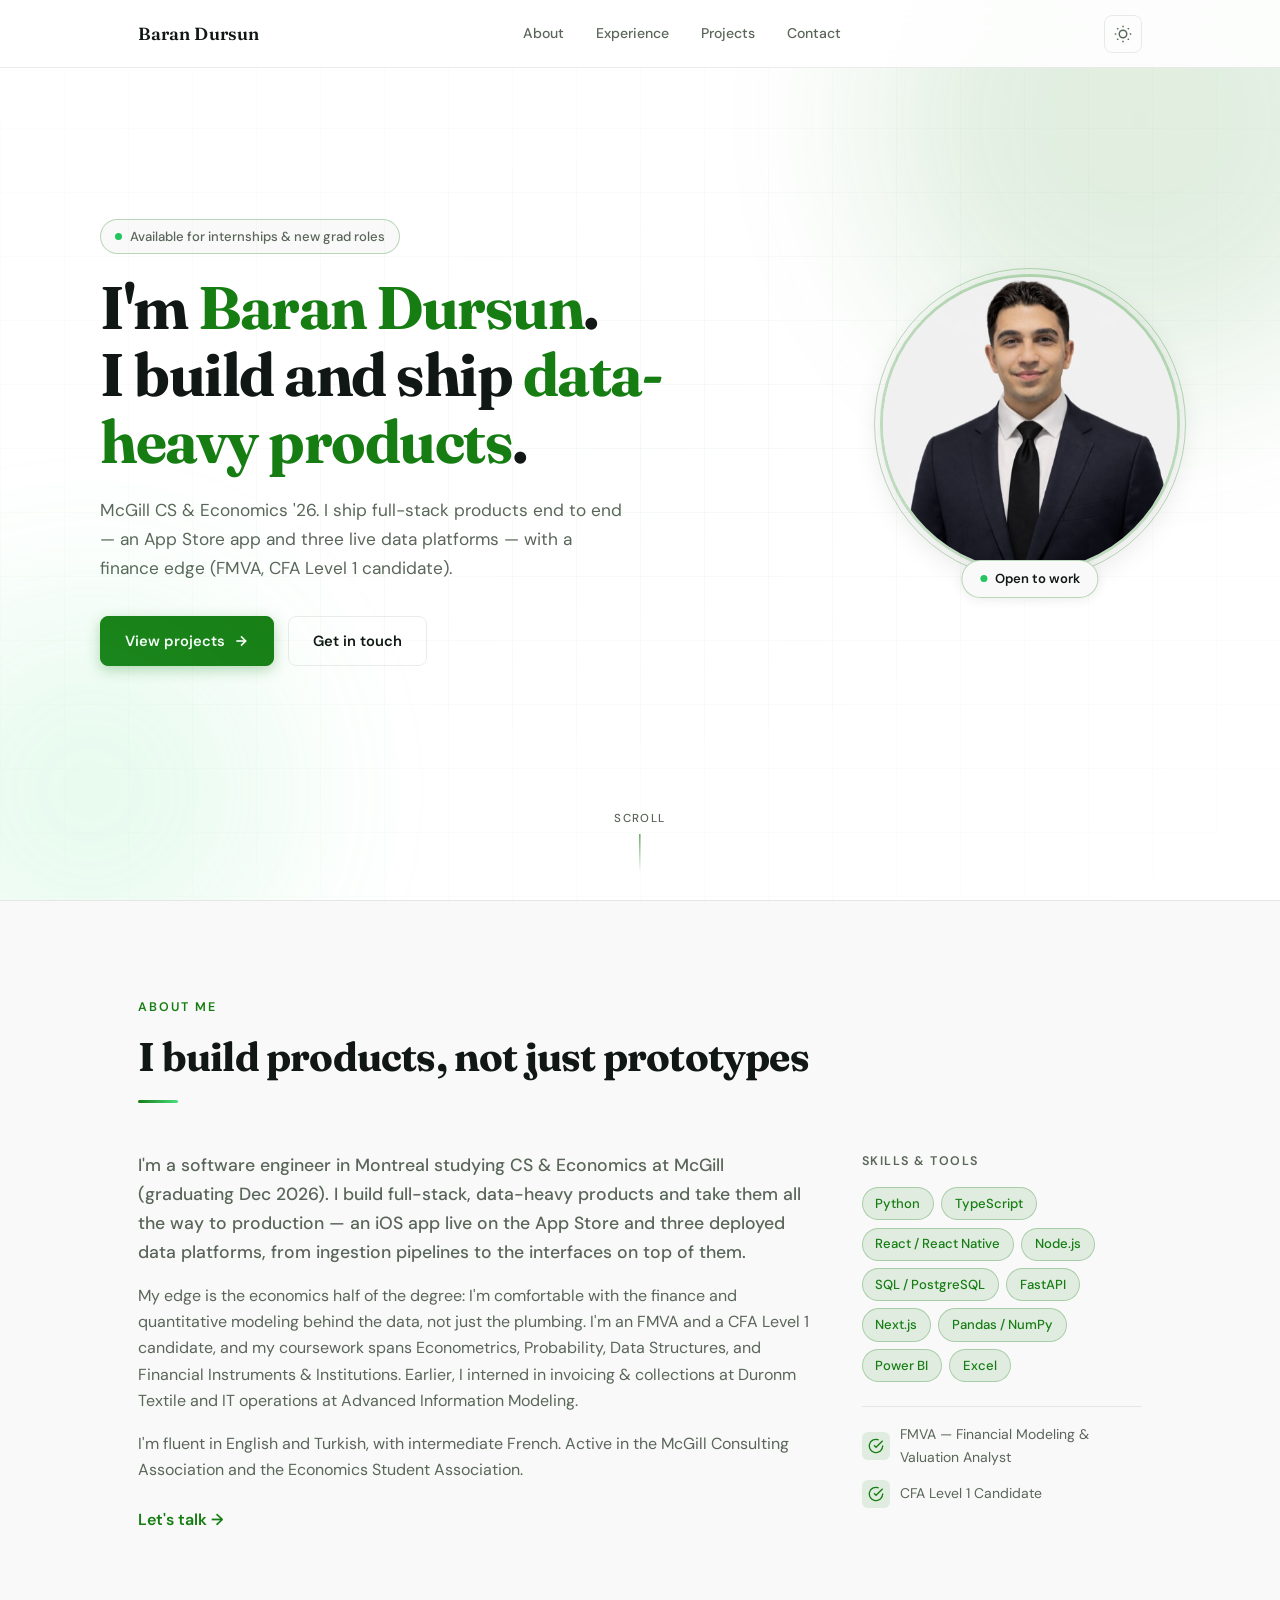
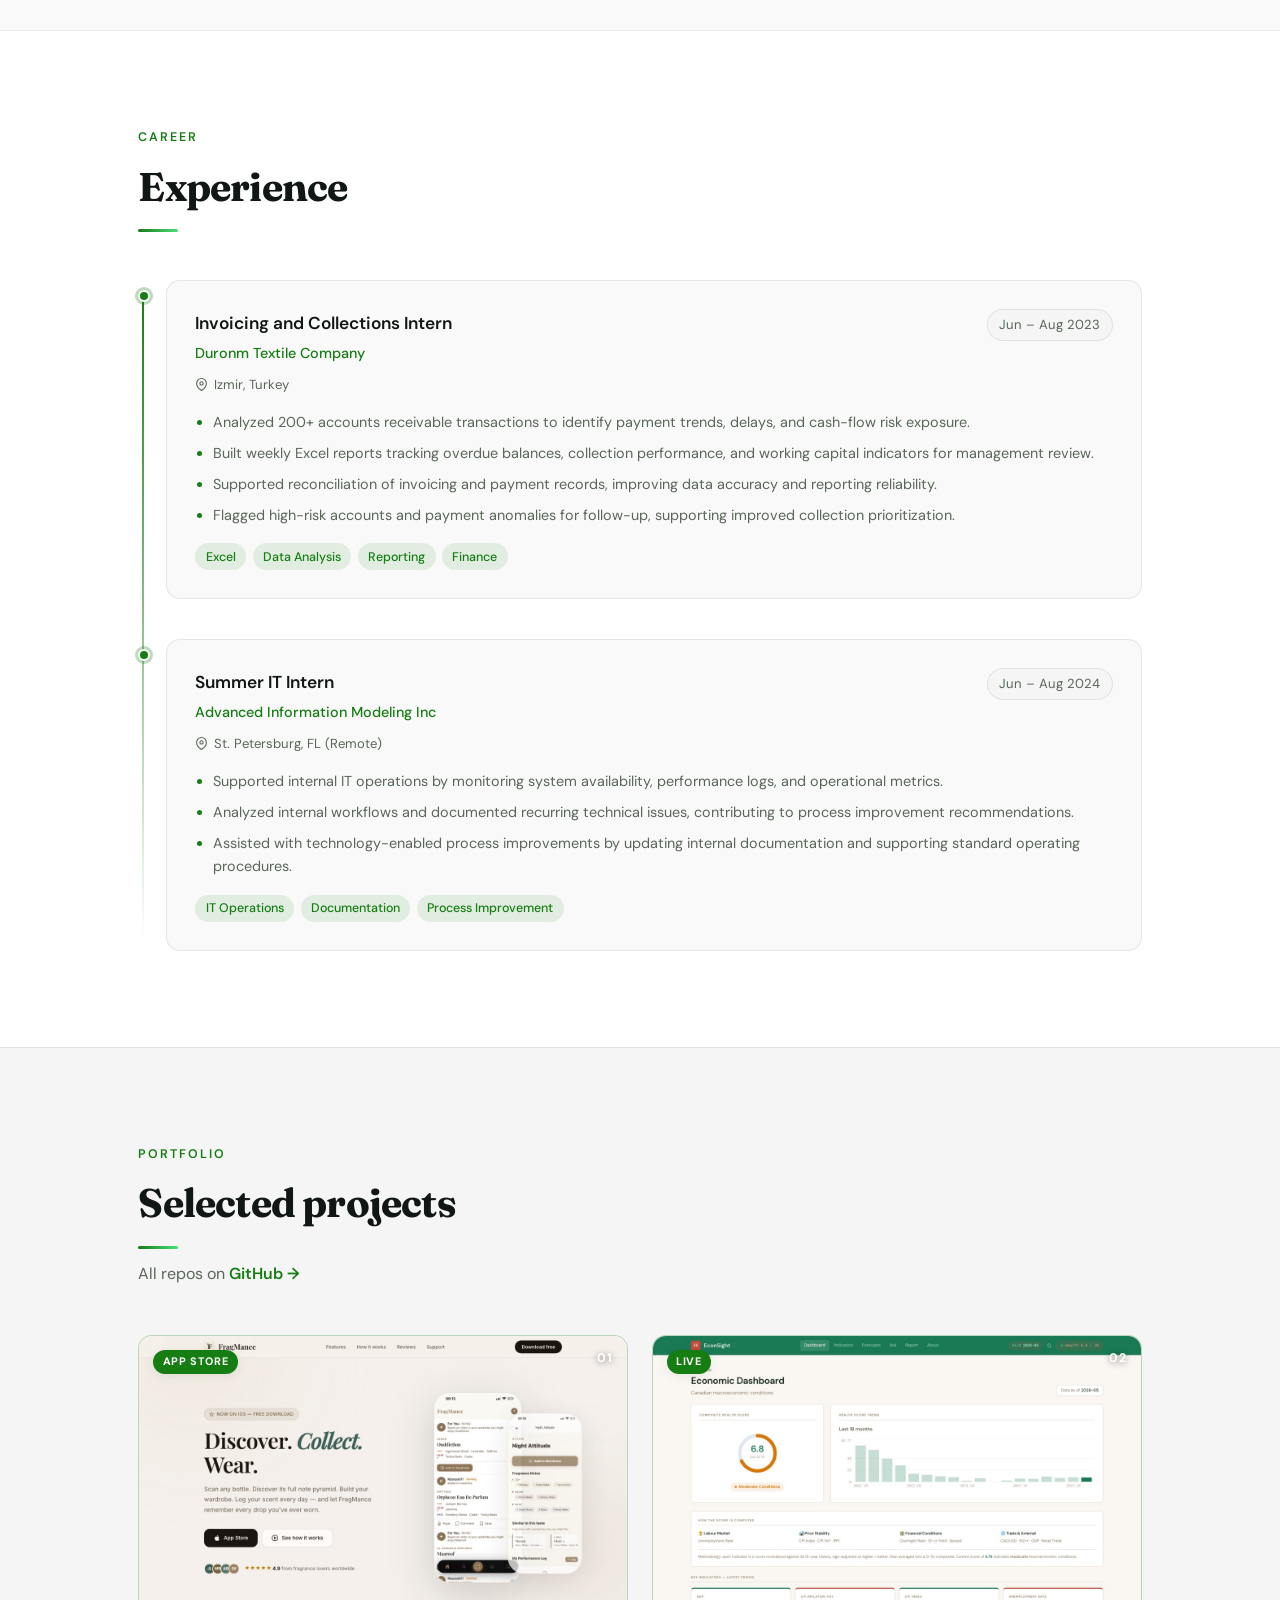
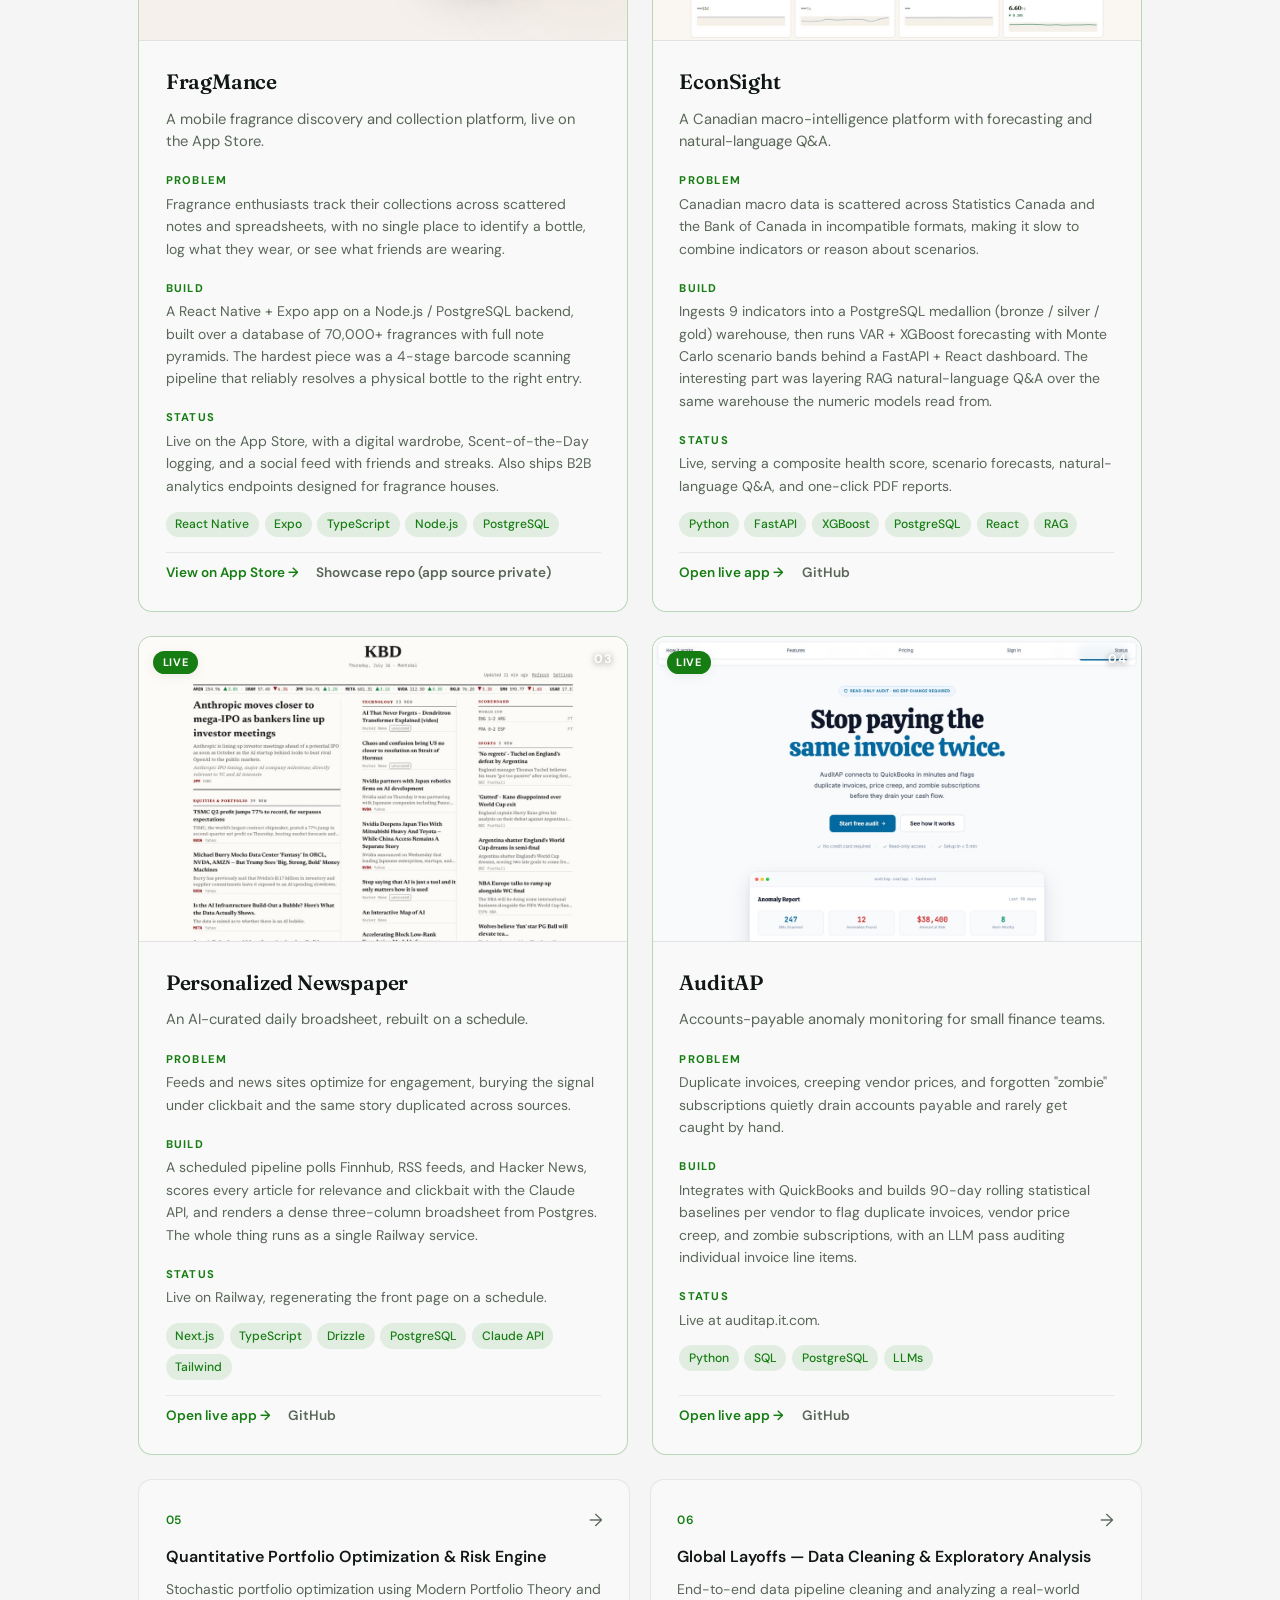
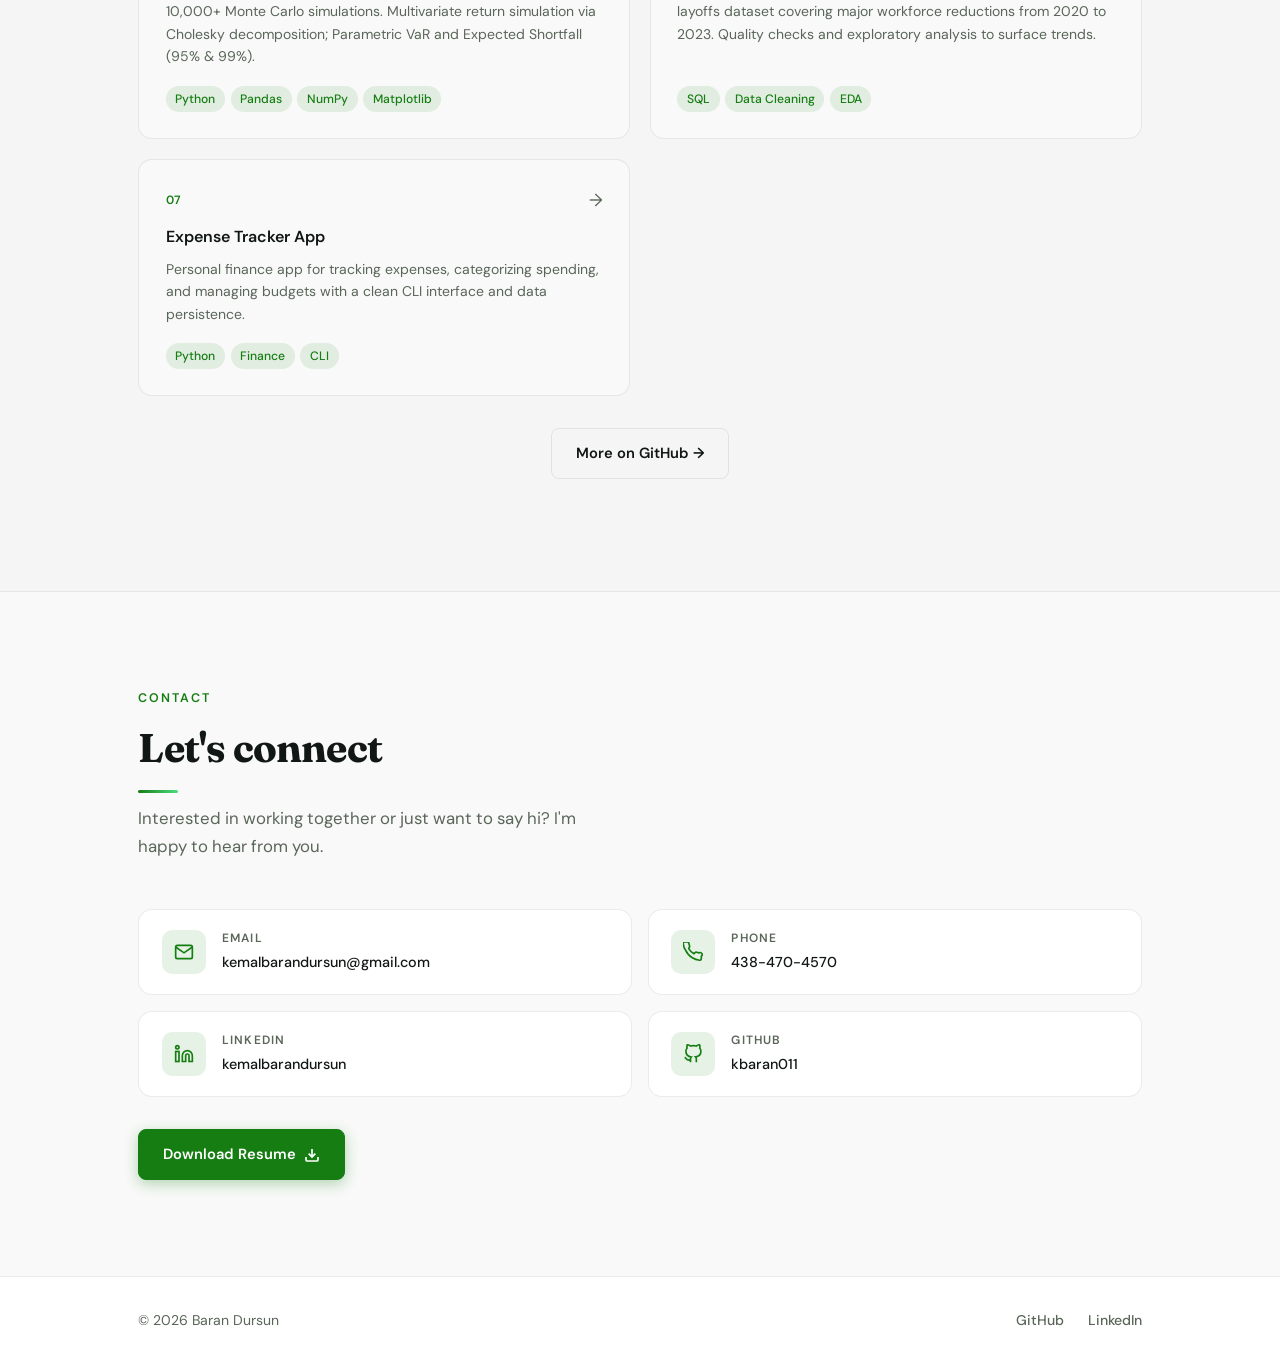
==== commit a5225dd4: "Fix App Store link target, respect prefers-color-scheme, trim footer" ====
--- a/index.html
+++ b/index.html
@@ -6,6 +6,15 @@
   <meta name="description" content="Baran Dursun — Software engineer who ships data-heavy products with a finance edge. McGill CS & Economics '26. An App Store app and three live data products. Open to internships and new grad roles.">
   <link rel="canonical" href="https://kemalbarandursun.com/">
   <title>Baran Dursun — Software Engineer</title>
+  <script>
+    (function () {
+      try {
+        var t = localStorage.getItem("kbdTheme") ||
+          (matchMedia("(prefers-color-scheme: dark)").matches ? "dark" : "light");
+        document.documentElement.setAttribute("data-theme", t);
+      } catch (e) {}
+    })();
+  </script>
 
   <!-- Open Graph -->
   <meta property="og:title" content="Baran Dursun — Software Engineer">
@@ -23,6 +32,7 @@
   <meta name="twitter:title" content="Baran Dursun — Software Engineer">
   <meta name="twitter:description" content="Software engineer who ships data-heavy products with a finance edge. McGill CS & Economics '26 — an App Store app and three live data products.">
   <meta name="twitter:image" content="https://kemalbarandursun.com/assets/og-image.png">
+  <meta name="twitter:image:alt" content="Baran Dursun — Software engineer who builds and ships data-heavy products">
 
   <!-- Structured data -->
   <script type="application/ld+json">
@@ -109,7 +119,7 @@
         </div>
         <div class="hero-photo reveal">
           <div class="photo-ring">
-            <img src="assets/photo.jpg" alt="Baran Dursun" width="320" height="320">
+            <img src="assets/photo.jpg" alt="Baran Dursun" width="640" height="426">
           </div>
           <div class="photo-badge">
             <span class="badge-dot"></span>
@@ -278,7 +288,7 @@
                 <span>React Native</span><span>Expo</span><span>TypeScript</span><span>Node.js</span><span>PostgreSQL</span>
               </div>
               <div class="case-links">
-                <a href="https://fragmance.app/" class="case-link case-link-primary" target="_blank" rel="noopener">View on App Store →</a>
+                <a href="https://apps.apple.com/app/id6775969323" class="case-link case-link-primary" target="_blank" rel="noopener">View on App Store →</a>
                 <a href="https://github.com/kbaran011/fragmance-showcase" class="case-link" target="_blank" rel="noopener">Showcase repo (app source private)</a>
               </div>
             </div>
@@ -488,7 +498,7 @@
 
   <footer class="site-footer">
     <div class="container footer-inner">
-      <p>© <span id="year"></span> Baran Dursun. Built with care.</p>
+      <p>© <span id="year"></span> Baran Dursun</p>
       <div class="footer-links">
         <a href="https://github.com/kbaran011" target="_blank" rel="noopener">GitHub</a>
         <a href="https://www.linkedin.com/in/kemalbarandursun/" target="_blank" rel="noopener">LinkedIn</a>
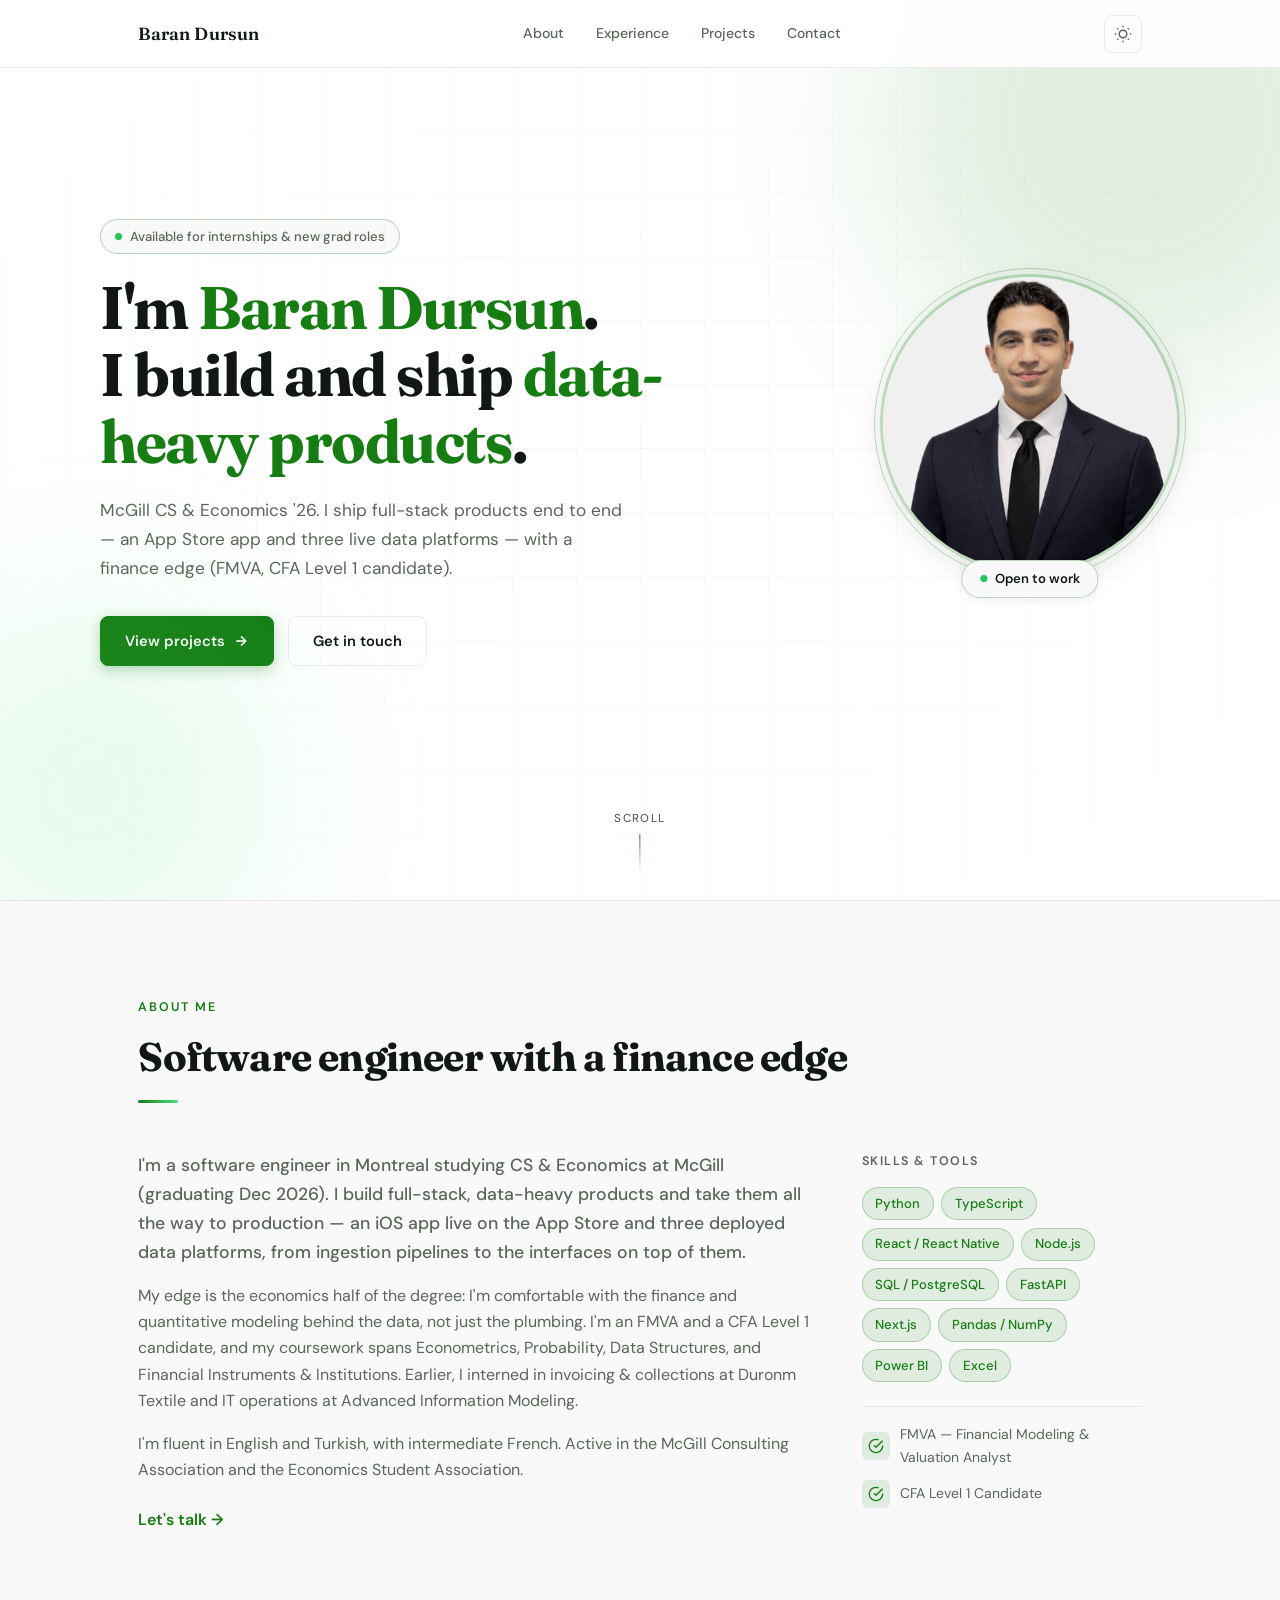
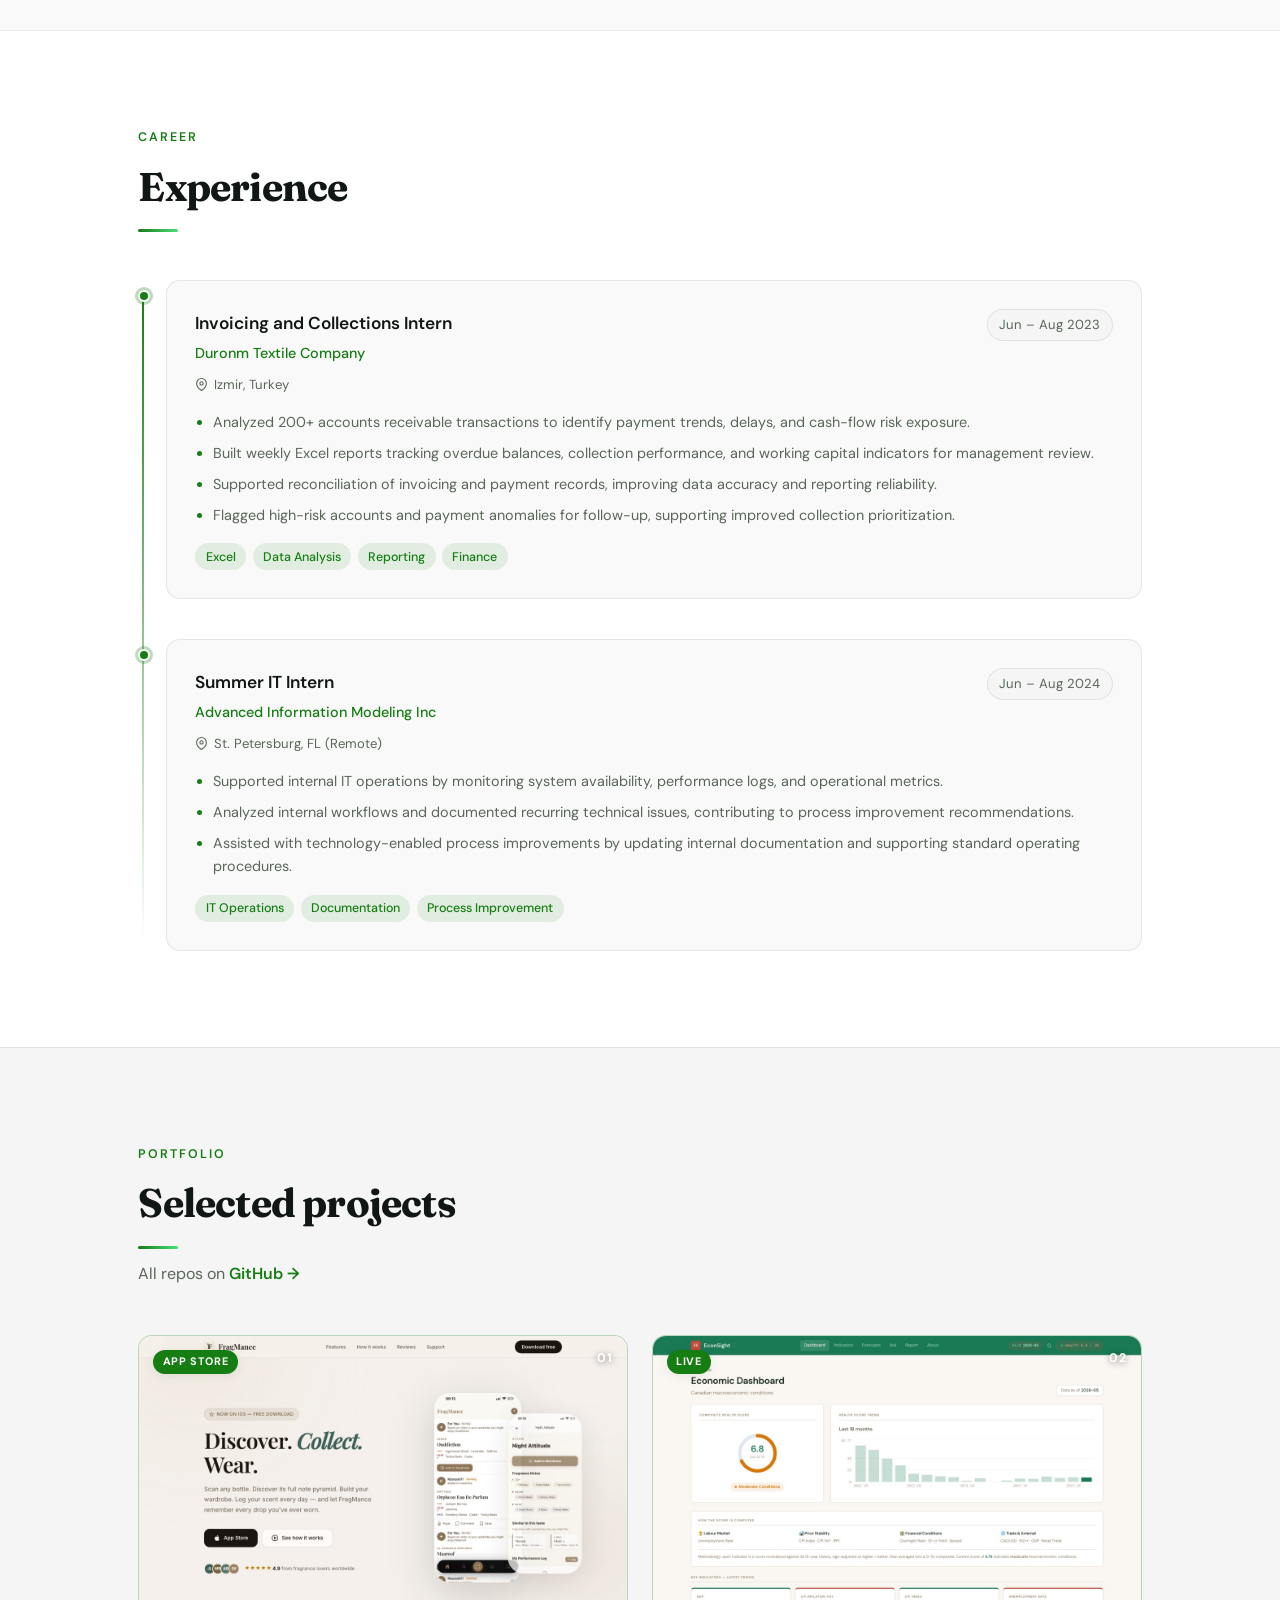
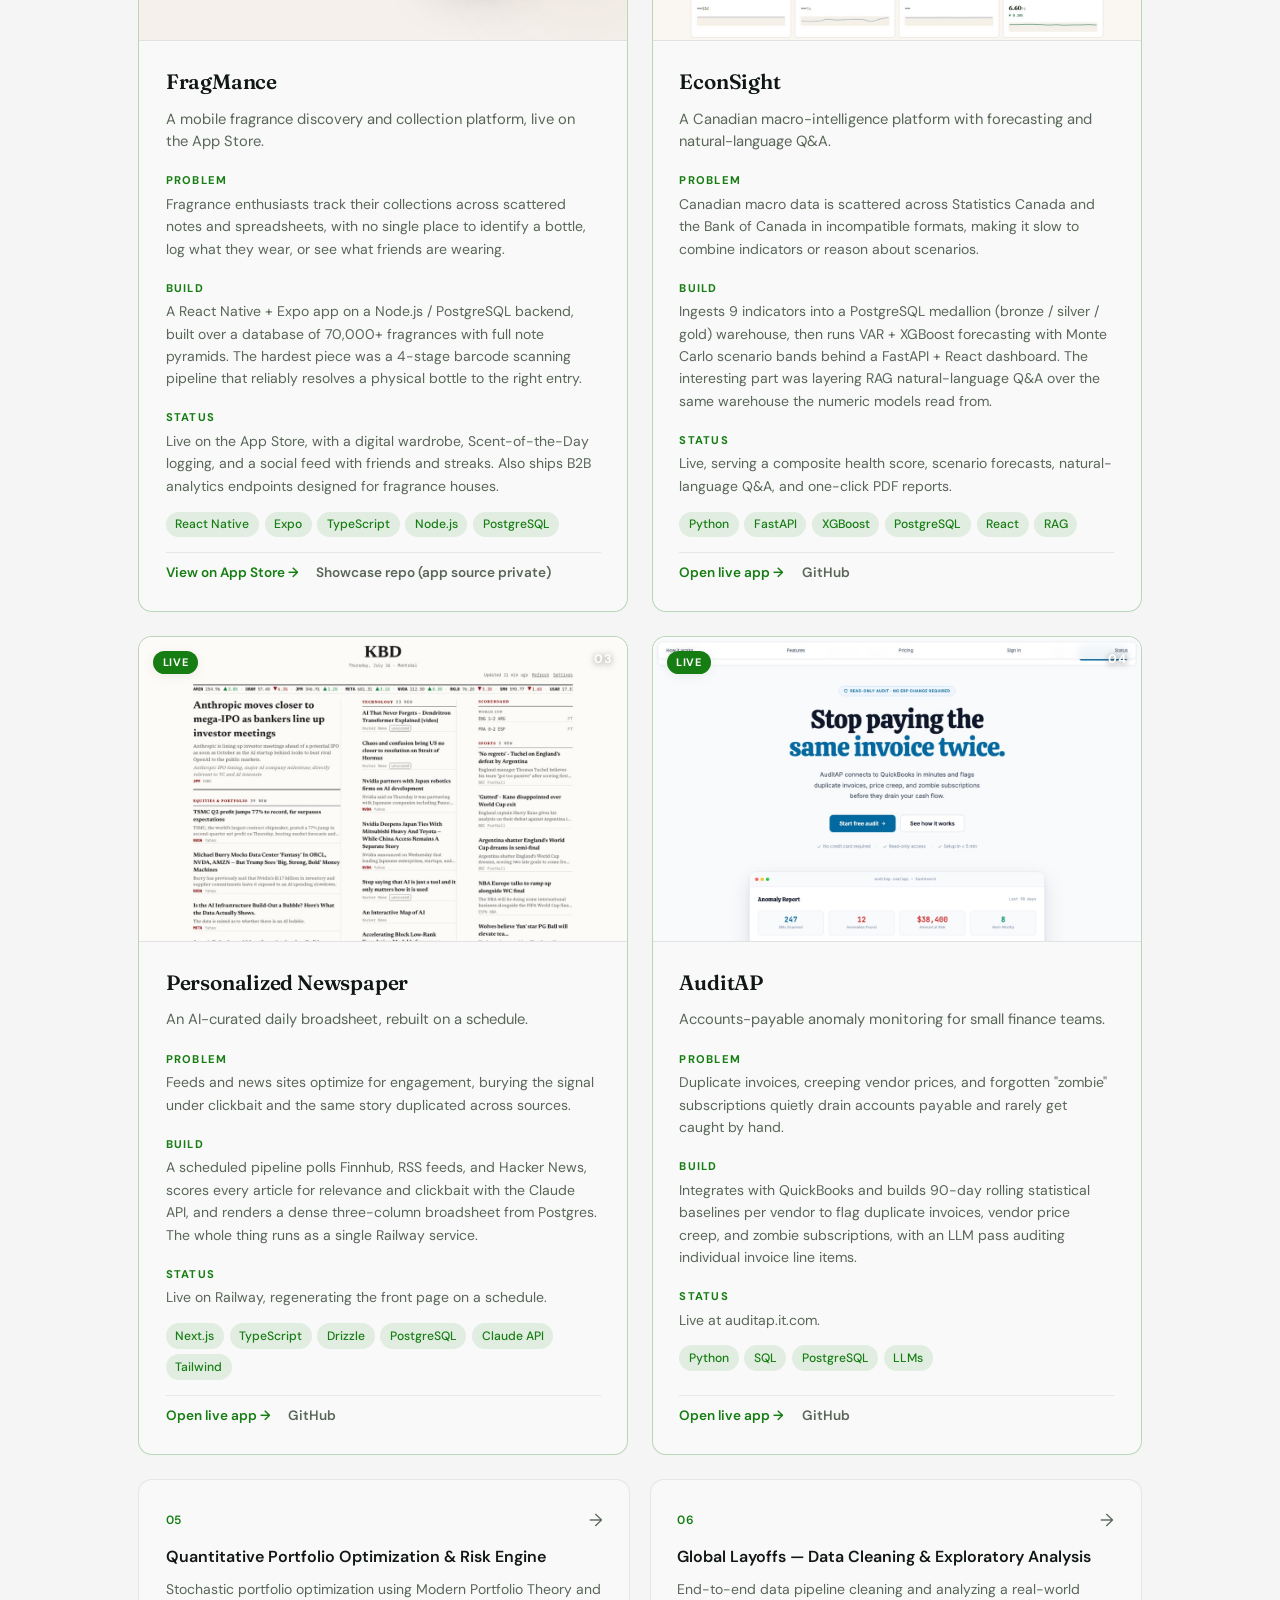
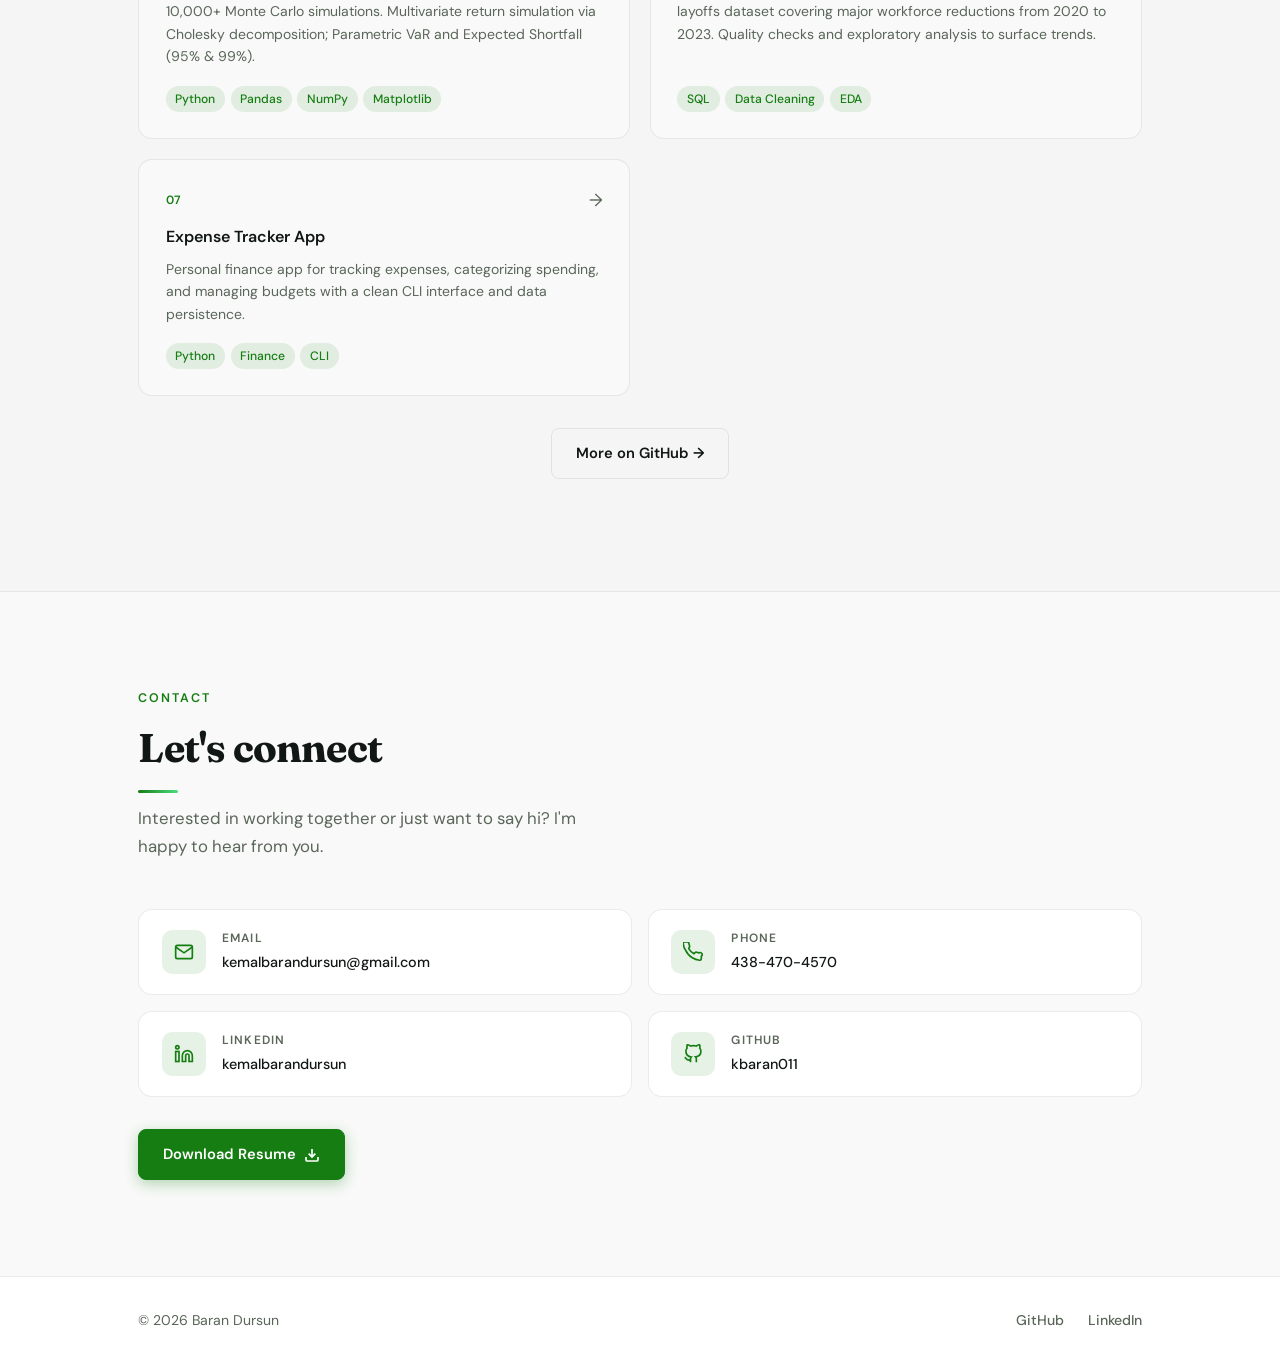
==== commit 7bd69e93: "Replace About heading with plainer 'Software engineer with a finance edge'" ====
--- a/index.html
+++ b/index.html
@@ -138,7 +138,7 @@
       <div class="container section-inner">
         <div class="section-header reveal">
           <p class="section-eyebrow">About me</p>
-          <h2 class="section-title">I build products, not just prototypes</h2>
+          <h2 class="section-title">Software engineer with a finance edge</h2>
         </div>
         <div class="about-grid">
           <div class="about-content">
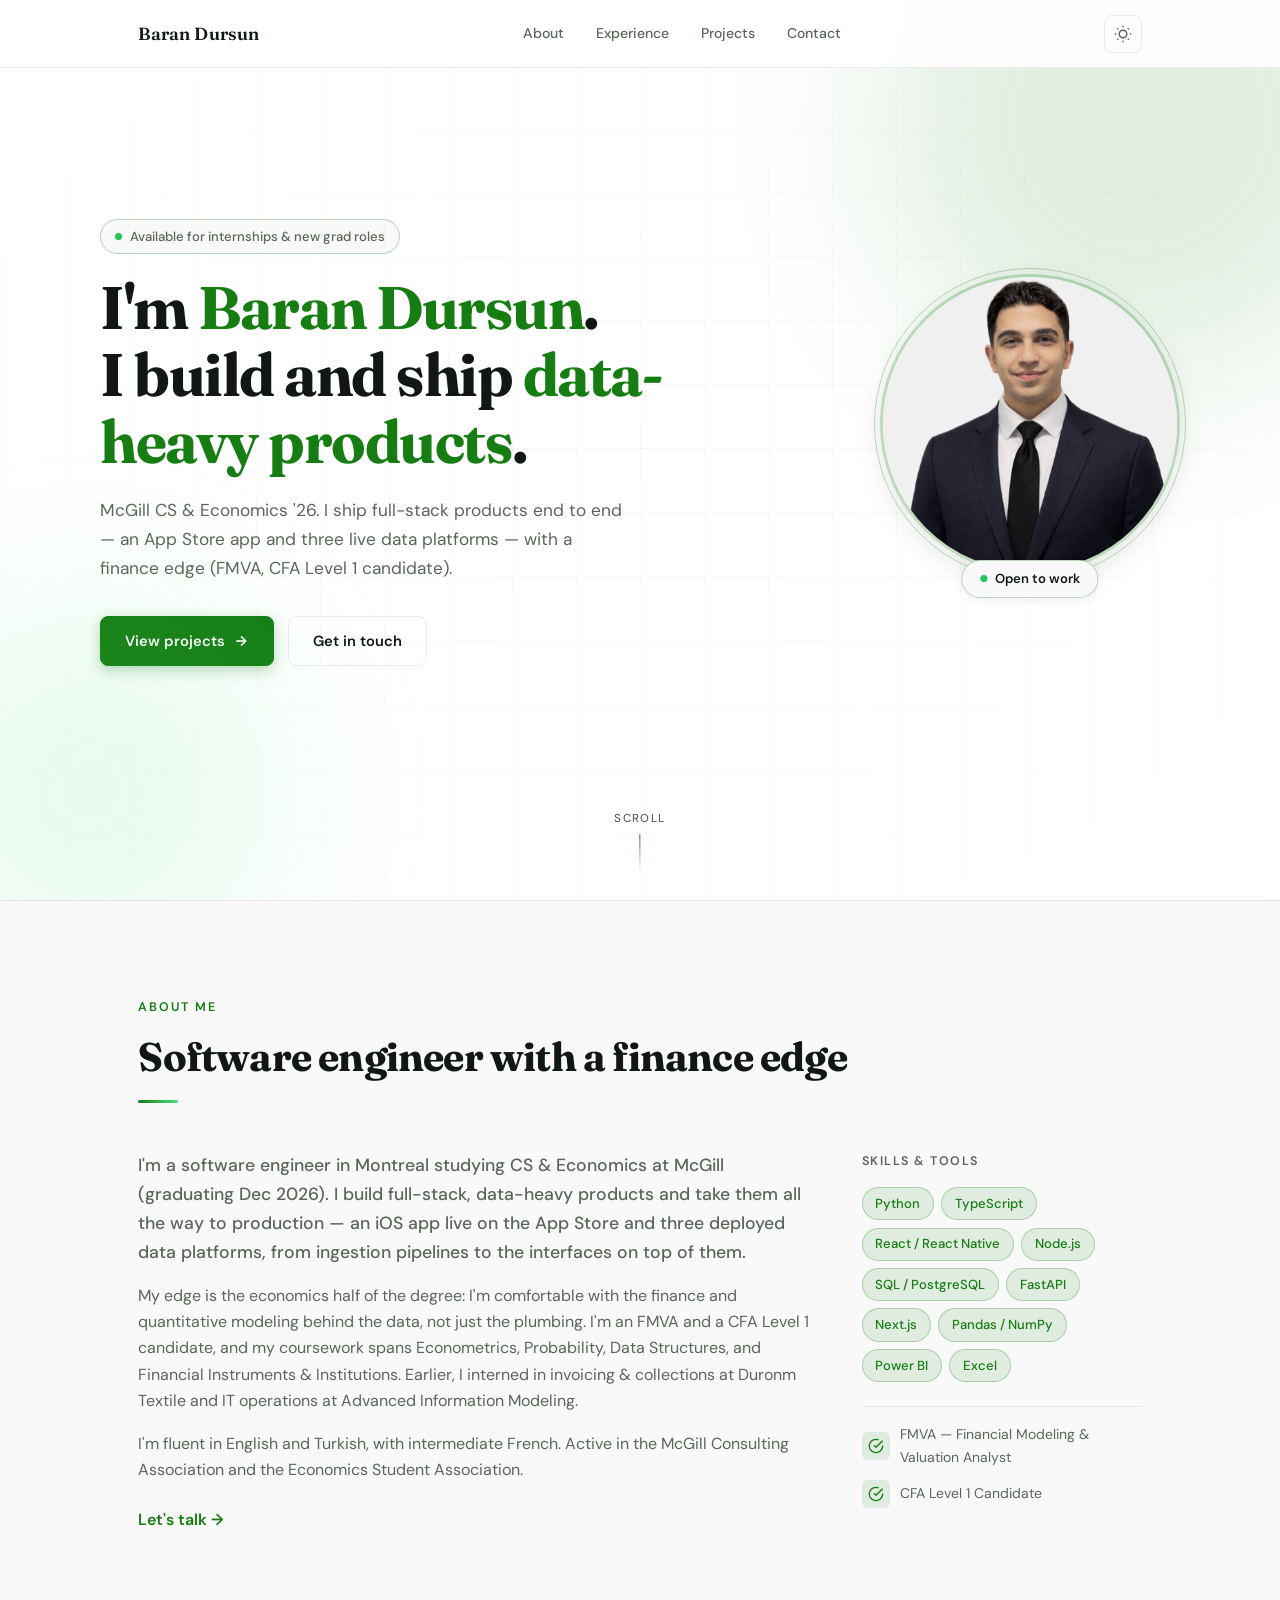
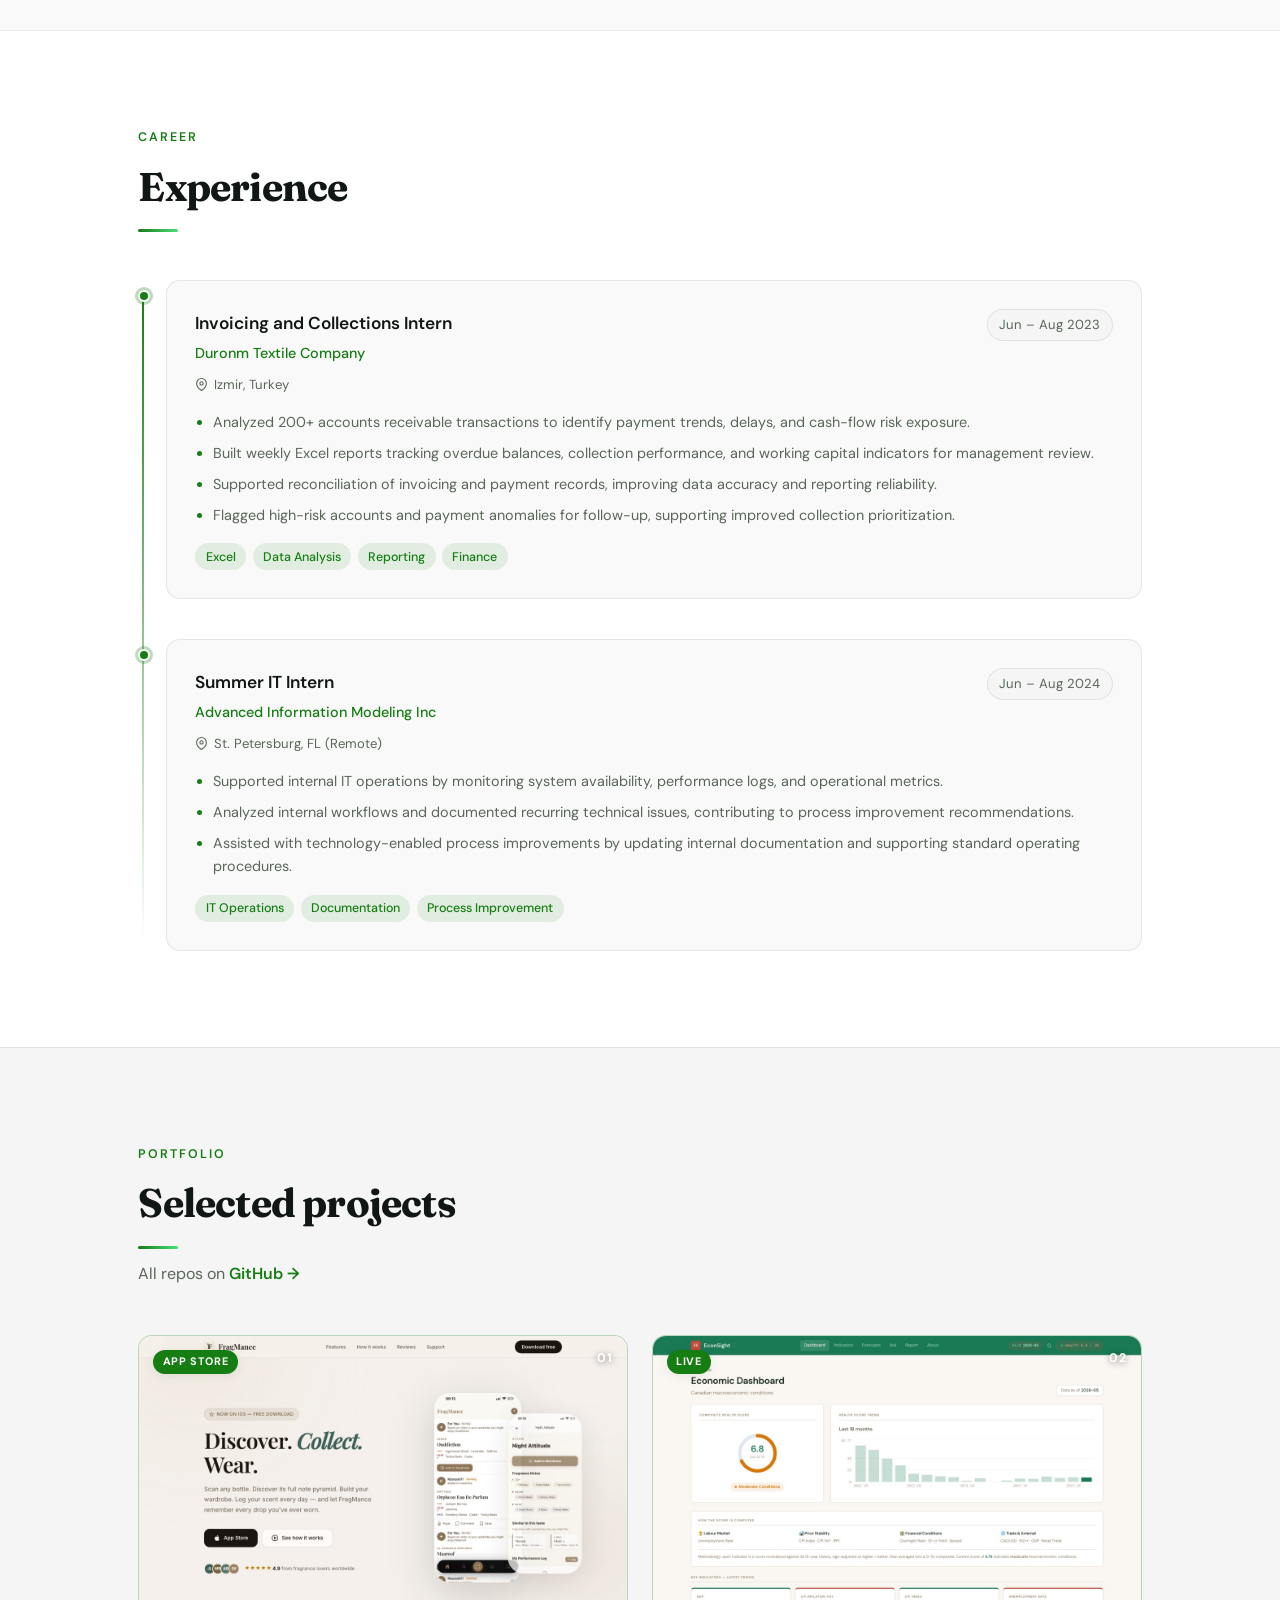
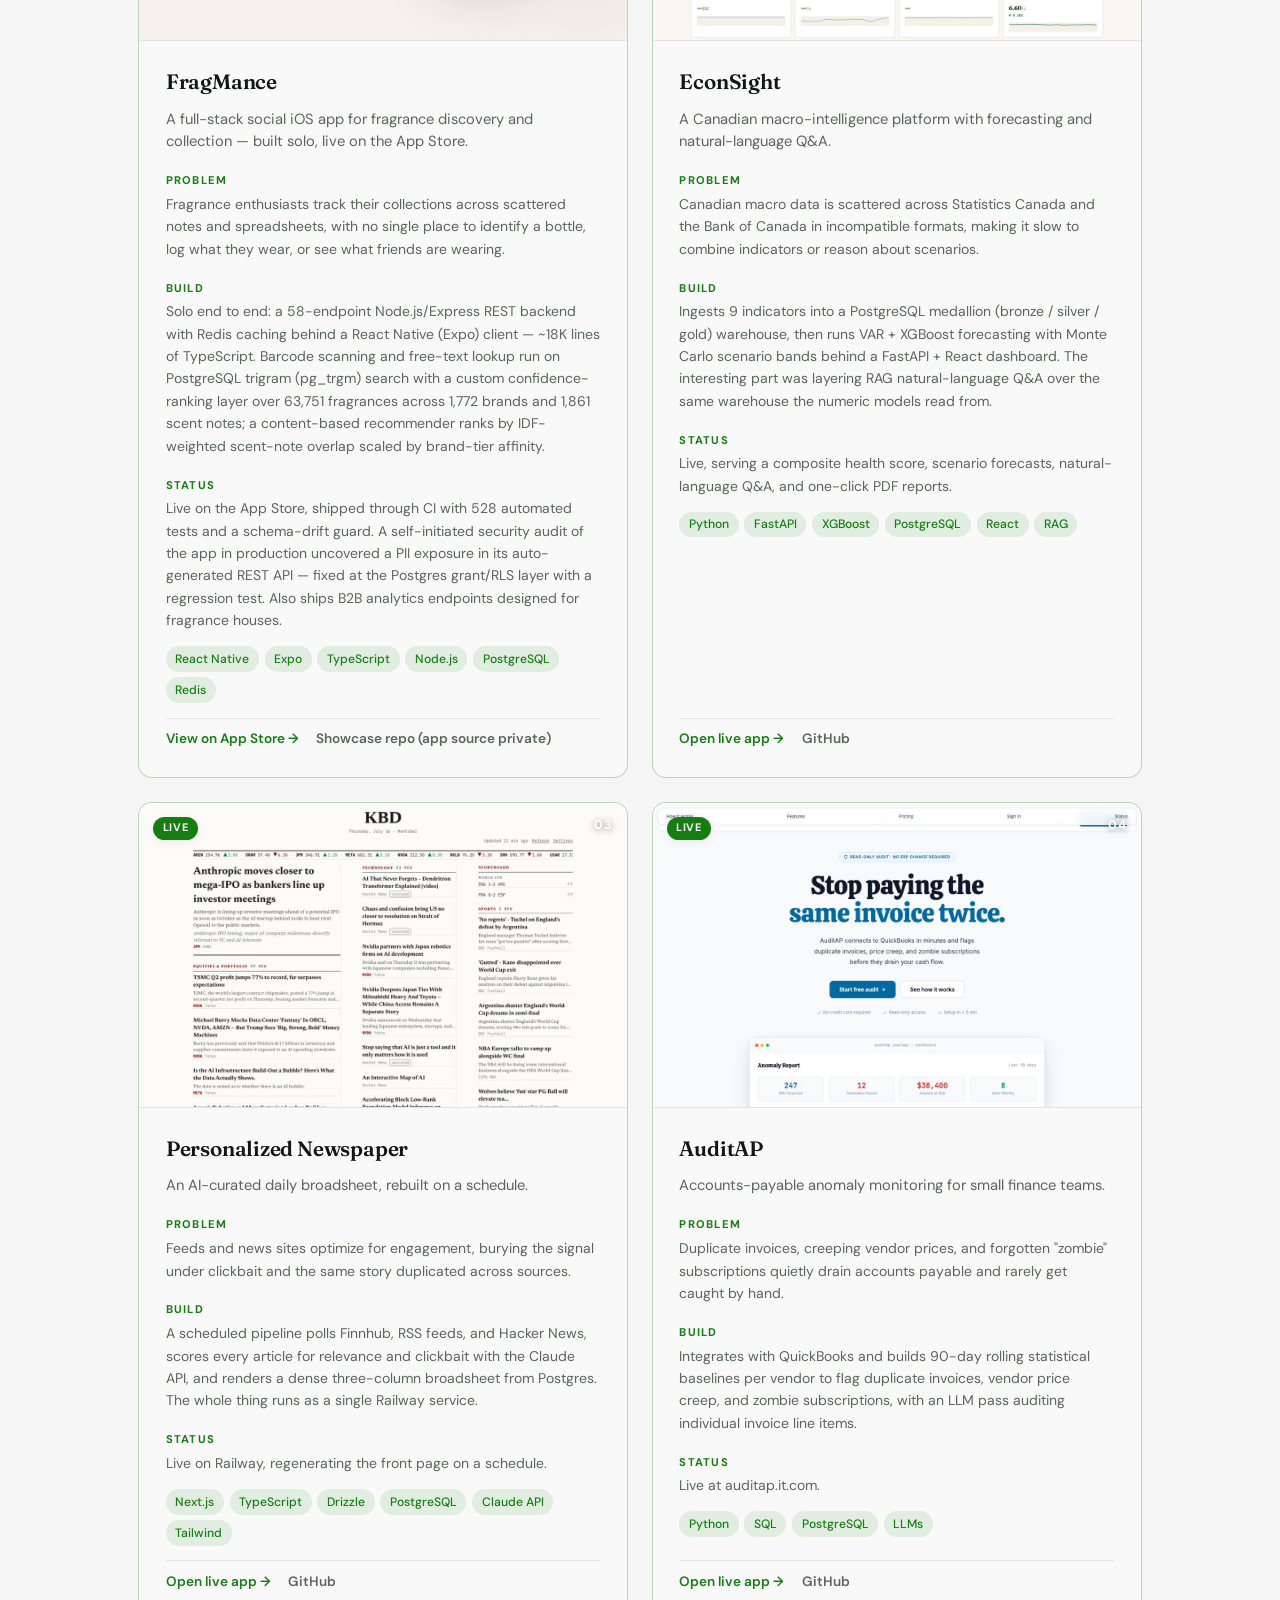
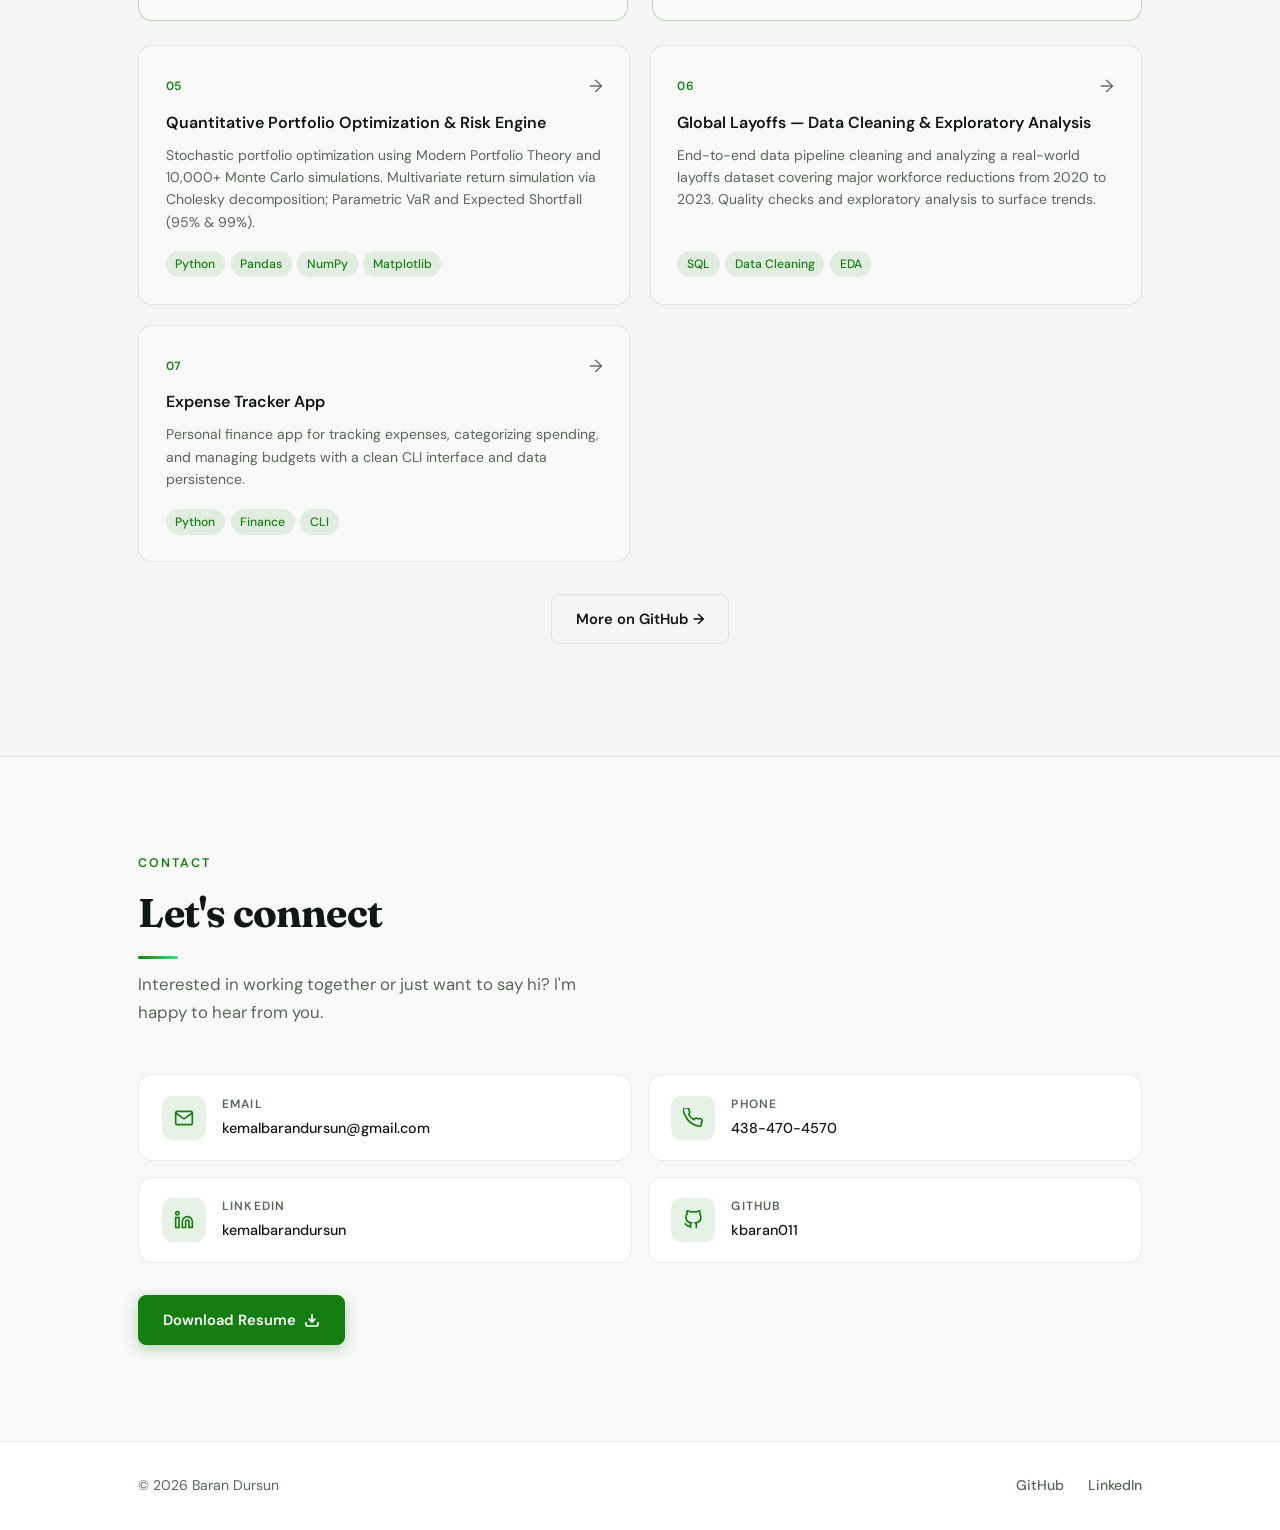
==== commit 2db4b559: "Upgrade FragMance case study with verified engineering facts - Tagline: full-stack social iOS app, b" ====
--- a/index.html
+++ b/index.html
@@ -269,7 +269,7 @@
             </div>
             <div class="case-body">
               <h3>FragMance</h3>
-              <p class="case-tagline">A mobile fragrance discovery and collection platform, live on the App Store.</p>
+              <p class="case-tagline">A full-stack social iOS app for fragrance discovery and collection — built solo, live on the App Store.</p>
               <div class="case-sections">
                 <div class="case-block">
                   <span class="case-label">Problem</span>
@@ -277,15 +277,15 @@
                 </div>
                 <div class="case-block">
                   <span class="case-label">Build</span>
-                  <p>A React Native + Expo app on a Node.js / PostgreSQL backend, built over a database of 70,000+ fragrances with full note pyramids. The hardest piece was a 4-stage barcode scanning pipeline that reliably resolves a physical bottle to the right entry.</p>
+                  <p>Solo end to end: a 58-endpoint Node.js/Express REST backend with Redis caching behind a React Native (Expo) client — ~18K lines of TypeScript. Barcode scanning and free-text lookup run on PostgreSQL trigram (pg_trgm) search with a custom confidence-ranking layer over 63,751 fragrances across 1,772 brands and 1,861 scent notes; a content-based recommender ranks by IDF-weighted scent-note overlap scaled by brand-tier affinity.</p>
                 </div>
                 <div class="case-block">
                   <span class="case-label">Status</span>
-                  <p>Live on the App Store, with a digital wardrobe, Scent-of-the-Day logging, and a social feed with friends and streaks. Also ships B2B analytics endpoints designed for fragrance houses.</p>
+                  <p>Live on the App Store, shipped through CI with 528 automated tests and a schema-drift guard. A self-initiated security audit of the app in production uncovered a PII exposure in its auto-generated REST API — fixed at the Postgres grant/RLS layer with a regression test. Also ships B2B analytics endpoints designed for fragrance houses.</p>
                 </div>
               </div>
               <div class="work-tags">
-                <span>React Native</span><span>Expo</span><span>TypeScript</span><span>Node.js</span><span>PostgreSQL</span>
+                <span>React Native</span><span>Expo</span><span>TypeScript</span><span>Node.js</span><span>PostgreSQL</span><span>Redis</span>
               </div>
               <div class="case-links">
                 <a href="https://apps.apple.com/app/id6775969323" class="case-link case-link-primary" target="_blank" rel="noopener">View on App Store →</a>
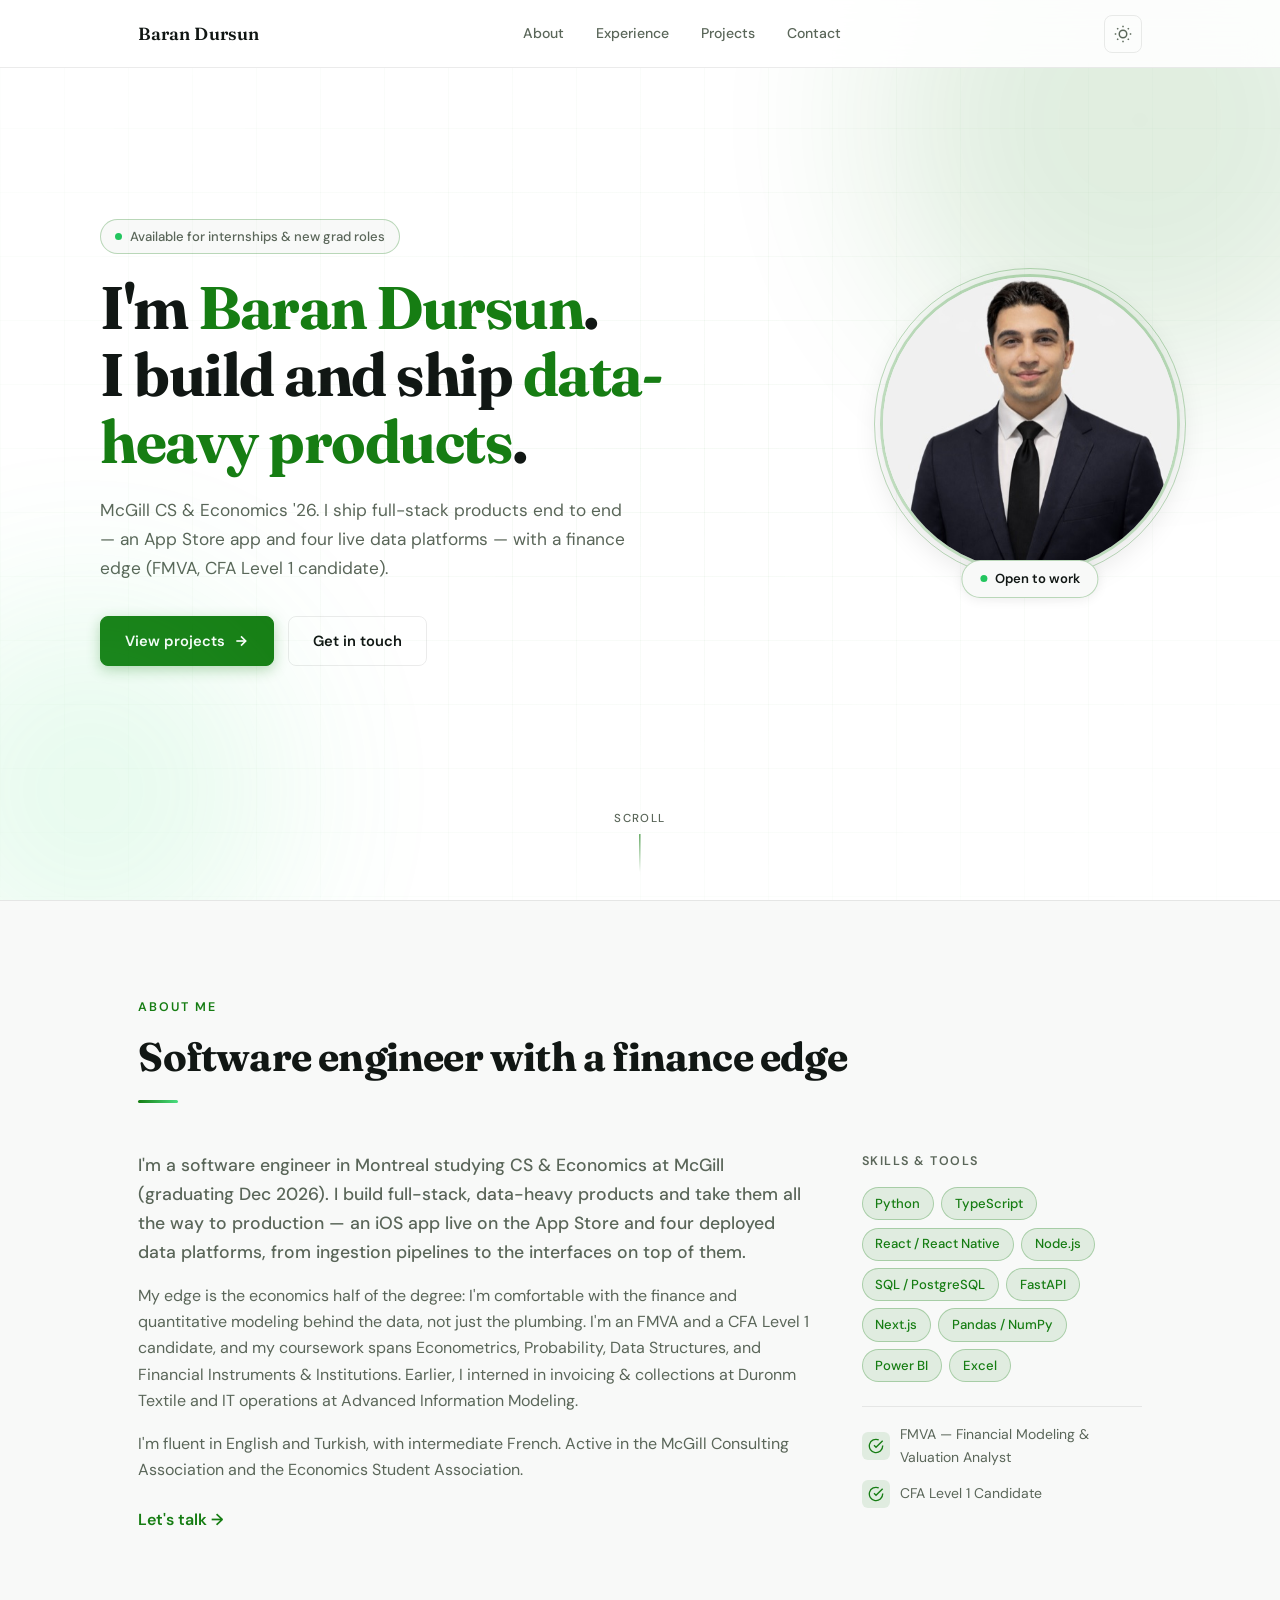
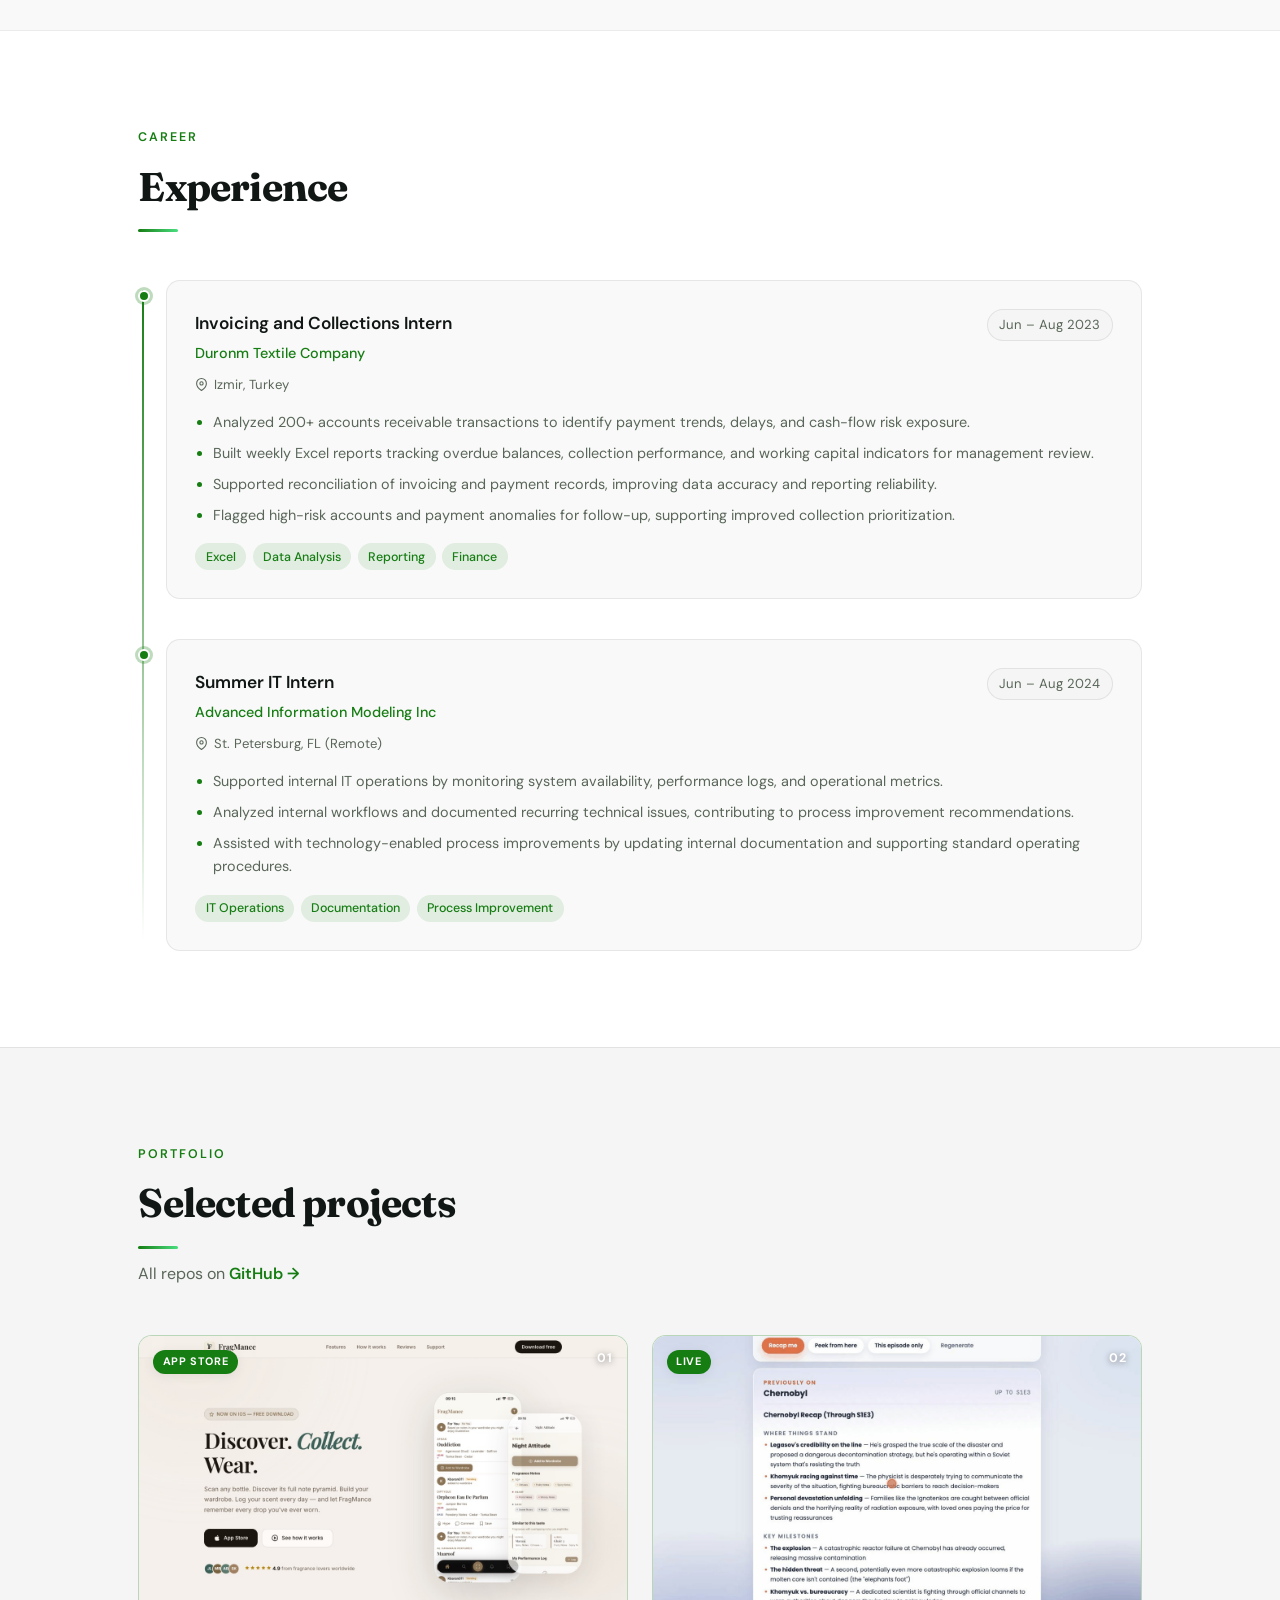
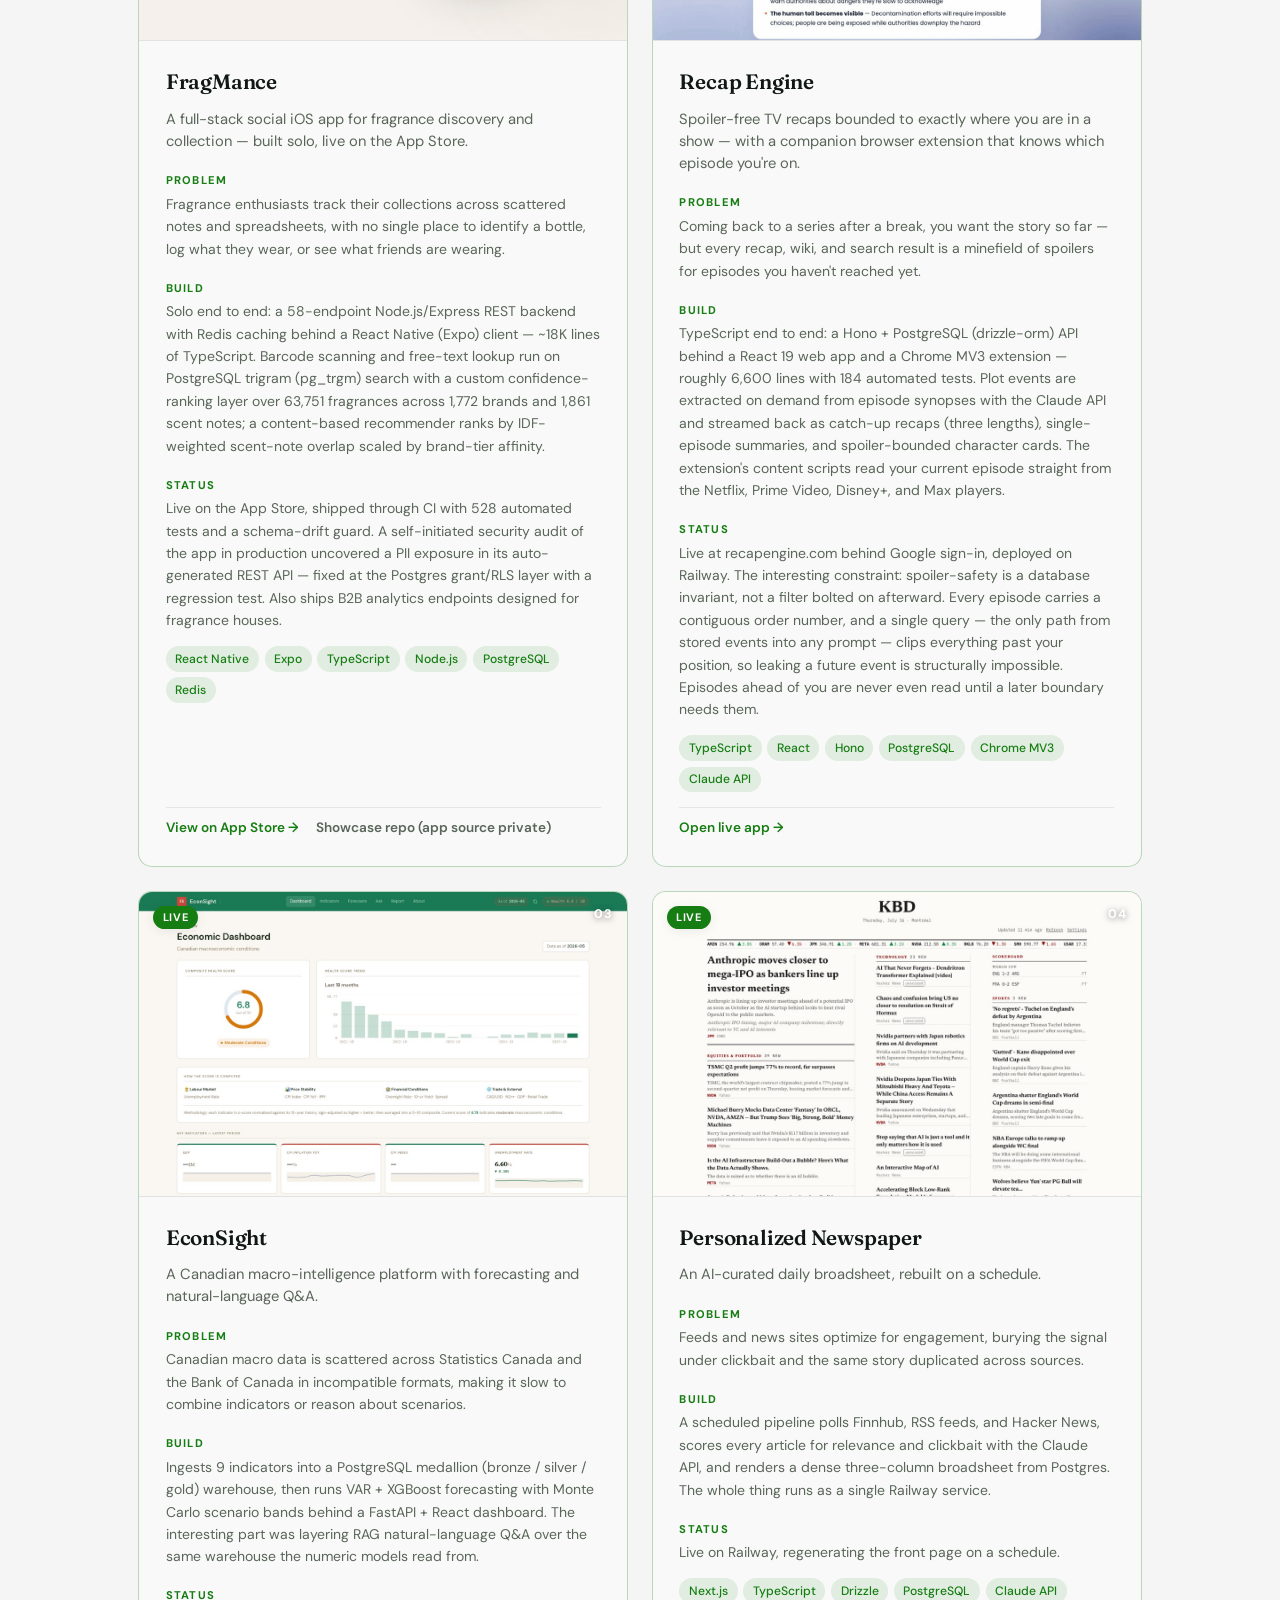
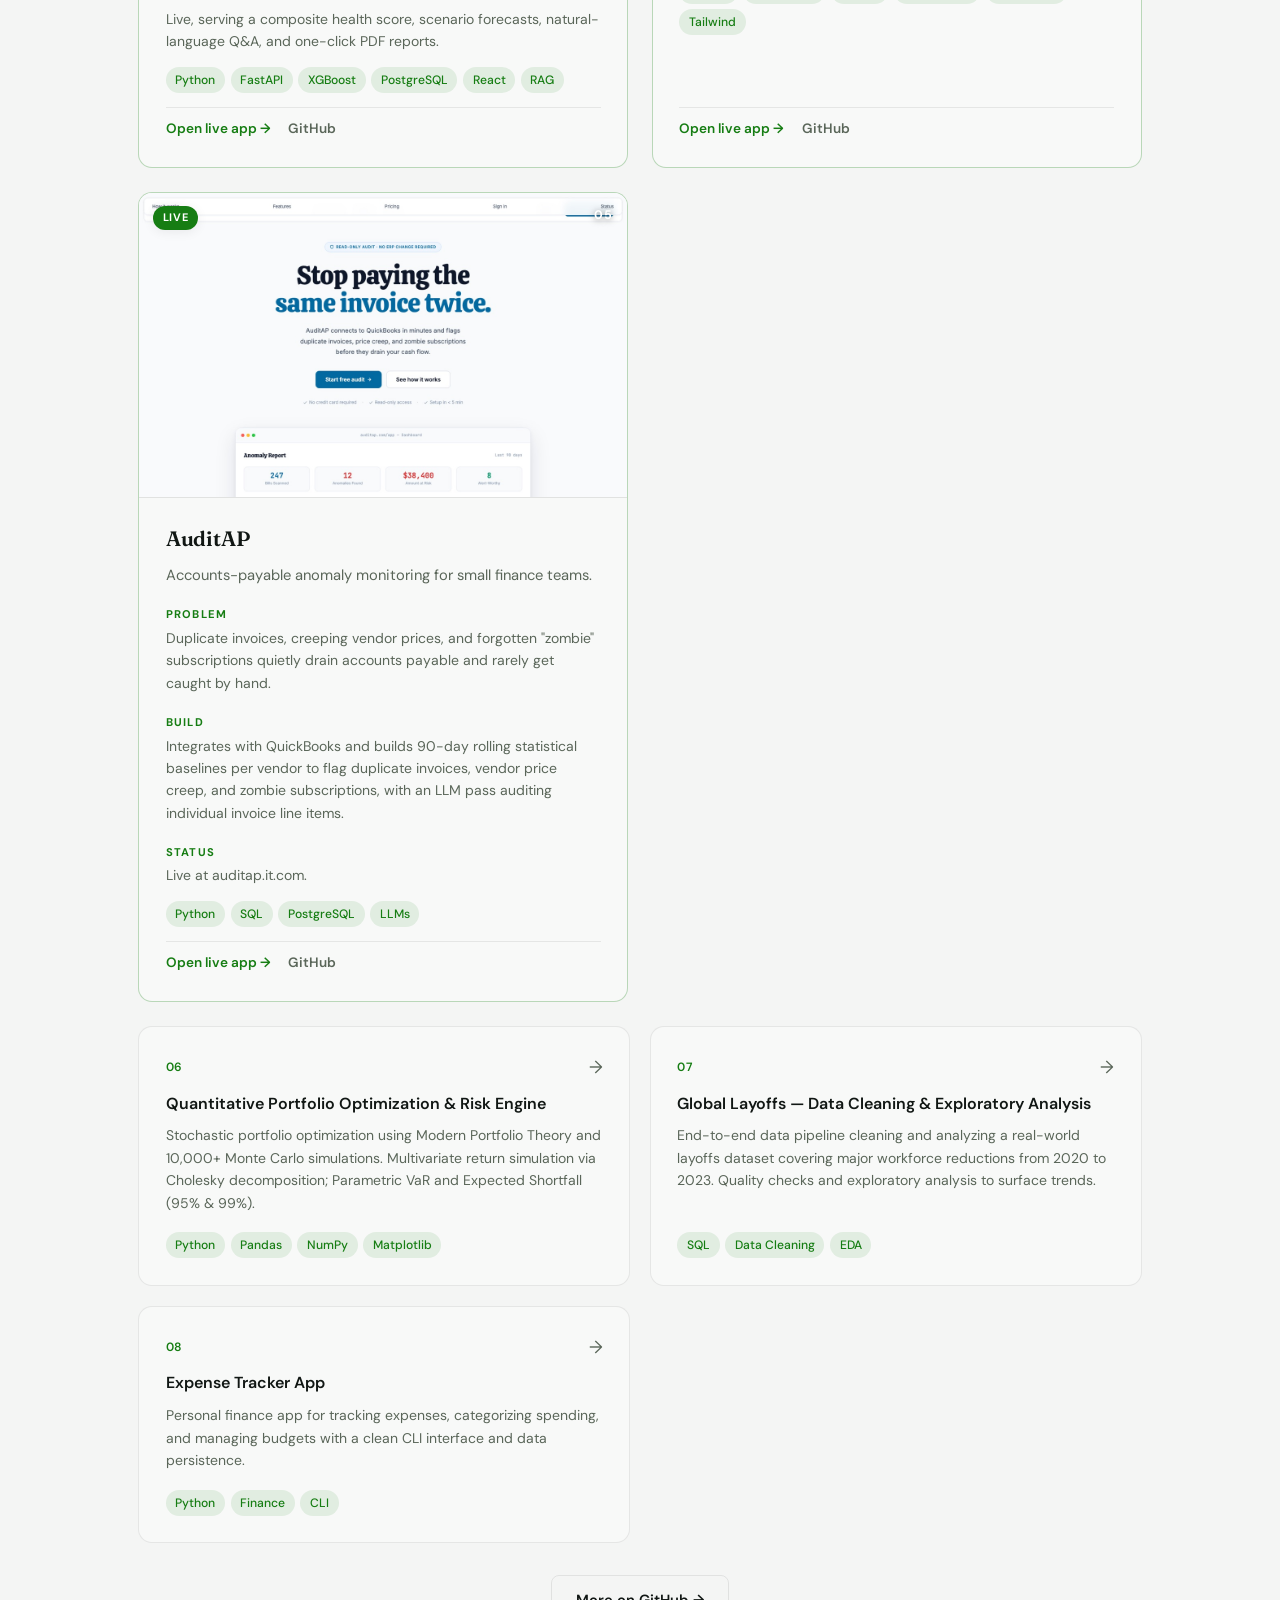
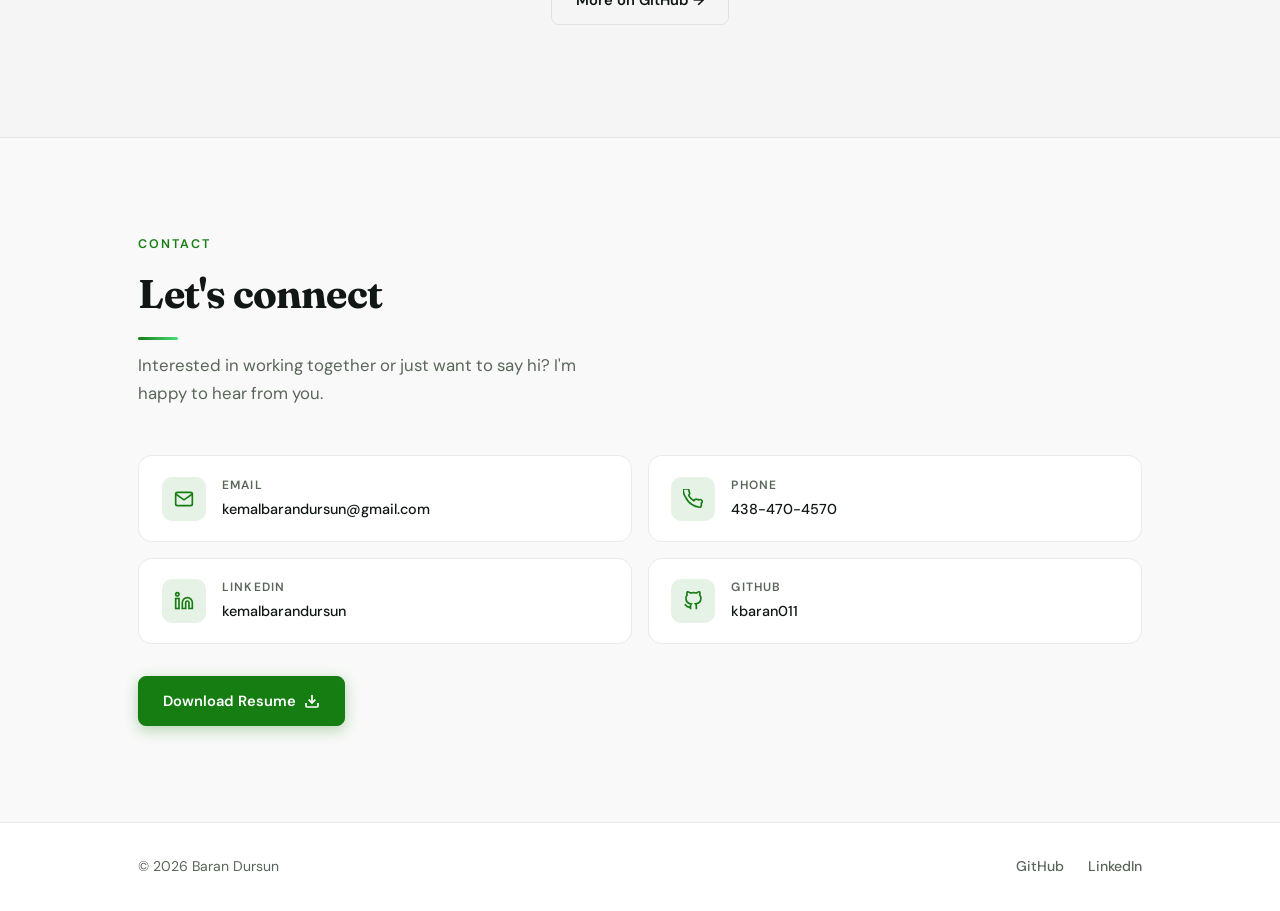
==== commit 591f8f69: "Add Recap Engine as featured project #02 Spoiler-safe TV recap app + Chrome extension, live at recap" ====
--- a/index.html
+++ b/index.html
@@ -3,7 +3,7 @@
 <head>
   <meta charset="UTF-8">
   <meta name="viewport" content="width=device-width, initial-scale=1.0">
-  <meta name="description" content="Baran Dursun — Software engineer who ships data-heavy products with a finance edge. McGill CS & Economics '26. An App Store app and three live data products. Open to internships and new grad roles.">
+  <meta name="description" content="Baran Dursun — Software engineer who ships data-heavy products with a finance edge. McGill CS & Economics '26. An App Store app and four live data products. Open to internships and new grad roles.">
   <link rel="canonical" href="https://kemalbarandursun.com/">
   <title>Baran Dursun — Software Engineer</title>
   <script>
@@ -18,7 +18,7 @@
 
   <!-- Open Graph -->
   <meta property="og:title" content="Baran Dursun — Software Engineer">
-  <meta property="og:description" content="Software engineer who ships data-heavy products with a finance edge. McGill CS & Economics '26 — an App Store app and three live data products.">
+  <meta property="og:description" content="Software engineer who ships data-heavy products with a finance edge. McGill CS & Economics '26 — an App Store app and four live data products.">
   <meta property="og:type" content="website">
   <meta property="og:url" content="https://kemalbarandursun.com/">
   <meta property="og:site_name" content="Baran Dursun">
@@ -30,7 +30,7 @@
   <!-- Twitter -->
   <meta name="twitter:card" content="summary_large_image">
   <meta name="twitter:title" content="Baran Dursun — Software Engineer">
-  <meta name="twitter:description" content="Software engineer who ships data-heavy products with a finance edge. McGill CS & Economics '26 — an App Store app and three live data products.">
+  <meta name="twitter:description" content="Software engineer who ships data-heavy products with a finance edge. McGill CS & Economics '26 — an App Store app and four live data products.">
   <meta name="twitter:image" content="https://kemalbarandursun.com/assets/og-image.png">
   <meta name="twitter:image:alt" content="Baran Dursun — Software engineer who builds and ships data-heavy products">
 
@@ -107,7 +107,7 @@
             I build and ship <span class="highlight">data-heavy products</span>.
           </h1>
           <p class="hero-desc reveal">
-            McGill CS &amp; Economics '26. I ship full-stack products end to end — an App Store app and three live data platforms — with a finance edge (FMVA, CFA Level 1 candidate).
+            McGill CS &amp; Economics '26. I ship full-stack products end to end — an App Store app and four live data platforms — with a finance edge (FMVA, CFA Level 1 candidate).
           </p>
           <div class="hero-cta reveal">
             <a href="#work" class="btn btn-primary">
@@ -143,7 +143,7 @@
         <div class="about-grid">
           <div class="about-content">
             <p class="about-lead reveal">
-              I'm a software engineer in Montreal studying CS &amp; Economics at McGill (graduating Dec 2026). I build full-stack, data-heavy products and take them all the way to production — an iOS app live on the App Store and three deployed data platforms, from ingestion pipelines to the interfaces on top of them.
+              I'm a software engineer in Montreal studying CS &amp; Economics at McGill (graduating Dec 2026). I build full-stack, data-heavy products and take them all the way to production — an iOS app live on the App Store and four deployed data platforms, from ingestion pipelines to the interfaces on top of them.
             </p>
             <p class="reveal">
               My edge is the economics half of the degree: I'm comfortable with the finance and quantitative modeling behind the data, not just the plumbing. I'm an FMVA and a CFA Level 1 candidate, and my coursework spans Econometrics, Probability, Data Structures, and Financial Instruments &amp; Institutions. Earlier, I interned in invoicing &amp; collections at Duronm Textile and IT operations at Advanced Information Modeling.
@@ -296,9 +296,41 @@
 
           <article class="case-card reveal">
             <div class="case-shot">
+              <img src="assets/shots/recap.jpg" loading="lazy" width="1200" height="750" alt="Recap Engine showing a spoiler-bounded Chernobyl recap up to episode S1E3">
+              <span class="case-badge">Live</span>
+              <span class="case-number">02</span>
+            </div>
+            <div class="case-body">
+              <h3>Recap Engine</h3>
+              <p class="case-tagline">Spoiler-free TV recaps bounded to exactly where you are in a show — with a companion browser extension that knows which episode you're on.</p>
+              <div class="case-sections">
+                <div class="case-block">
+                  <span class="case-label">Problem</span>
+                  <p>Coming back to a series after a break, you want the story so far — but every recap, wiki, and search result is a minefield of spoilers for episodes you haven't reached yet.</p>
+                </div>
+                <div class="case-block">
+                  <span class="case-label">Build</span>
+                  <p>TypeScript end to end: a Hono + PostgreSQL (drizzle-orm) API behind a React 19 web app and a Chrome MV3 extension — roughly 6,600 lines with 184 automated tests. Plot events are extracted on demand from episode synopses with the Claude API and streamed back as catch-up recaps (three lengths), single-episode summaries, and spoiler-bounded character cards. The extension's content scripts read your current episode straight from the Netflix, Prime Video, Disney+, and Max players.</p>
+                </div>
+                <div class="case-block">
+                  <span class="case-label">Status</span>
+                  <p>Live at recapengine.com behind Google sign-in, deployed on Railway. The interesting constraint: spoiler-safety is a database invariant, not a filter bolted on afterward. Every episode carries a contiguous order number, and a single query — the only path from stored events into any prompt — clips everything past your position, so leaking a future event is structurally impossible. Episodes ahead of you are never even read until a later boundary needs them.</p>
+                </div>
+              </div>
+              <div class="work-tags">
+                <span>TypeScript</span><span>React</span><span>Hono</span><span>PostgreSQL</span><span>Chrome MV3</span><span>Claude API</span>
+              </div>
+              <div class="case-links">
+                <a href="https://recapengine.com" class="case-link case-link-primary" target="_blank" rel="noopener">Open live app →</a>
+              </div>
+            </div>
+          </article>
+
+          <article class="case-card reveal">
+            <div class="case-shot">
               <img src="assets/shots/econsight.jpg" loading="lazy" width="1200" height="750" alt="EconSight dashboard showing Canadian macro indicators and forecasts">
               <span class="case-badge">Live</span>
-              <span class="case-number">02</span>
+              <span class="case-number">03</span>
             </div>
             <div class="case-body">
               <h3>EconSight</h3>
@@ -331,7 +363,7 @@
             <div class="case-shot">
               <img src="assets/shots/newspaper.jpg" loading="lazy" width="1100" height="688" alt="Personalized Newspaper rendered as a dense three-column broadsheet">
               <span class="case-badge">Live</span>
-              <span class="case-number">03</span>
+              <span class="case-number">04</span>
             </div>
             <div class="case-body">
               <h3>Personalized Newspaper</h3>
@@ -364,7 +396,7 @@
             <div class="case-shot">
               <img src="assets/shots/auditap.jpg" loading="lazy" width="1200" height="750" alt="AuditAP accounts-payable monitoring dashboard flagging invoice anomalies">
               <span class="case-badge">Live</span>
-              <span class="case-number">04</span>
+              <span class="case-number">05</span>
             </div>
             <div class="case-body">
               <h3>AuditAP</h3>
@@ -397,7 +429,7 @@
         <div class="work-grid">
           <a href="https://github.com/kbaran011/Quantitative_Portfolio_Optimization_-_Risk-Engine" class="work-card reveal" target="_blank" rel="noopener">
             <div class="work-card-top">
-              <span class="work-number">05</span>
+              <span class="work-number">06</span>
               <span class="work-card-arrow">→</span>
             </div>
             <h3>Quantitative Portfolio Optimization &amp; Risk Engine</h3>
@@ -409,7 +441,7 @@
 
           <a href="https://github.com/kbaran011/Global-Layoffs-Data-Cleaning-Exploratory-Analysis" class="work-card reveal" target="_blank" rel="noopener">
             <div class="work-card-top">
-              <span class="work-number">06</span>
+              <span class="work-number">07</span>
               <span class="work-card-arrow">→</span>
             </div>
             <h3>Global Layoffs — Data Cleaning &amp; Exploratory Analysis</h3>
@@ -421,7 +453,7 @@
 
           <a href="https://github.com/kbaran011/Expense_Tracker_App" class="work-card reveal" target="_blank" rel="noopener">
             <div class="work-card-top">
-              <span class="work-number">07</span>
+              <span class="work-number">08</span>
               <span class="work-card-arrow">→</span>
             </div>
             <h3>Expense Tracker App</h3>
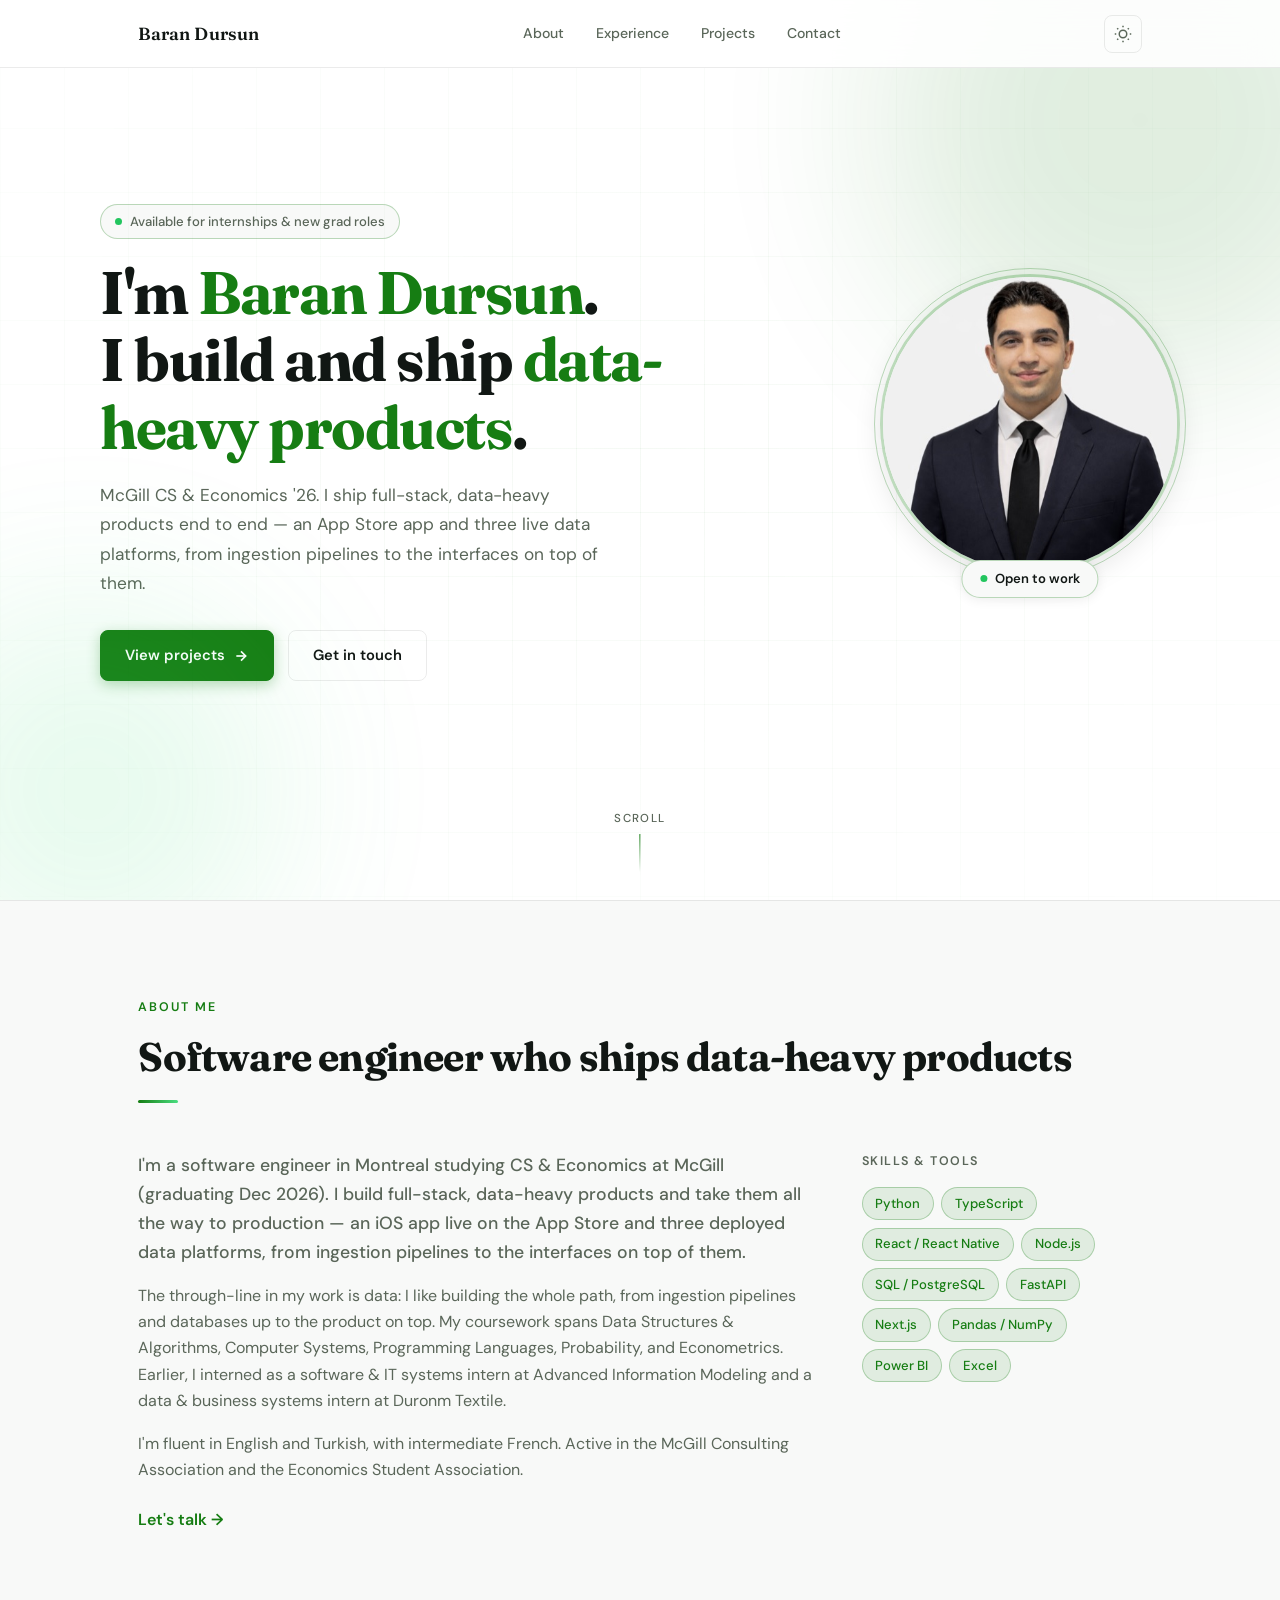
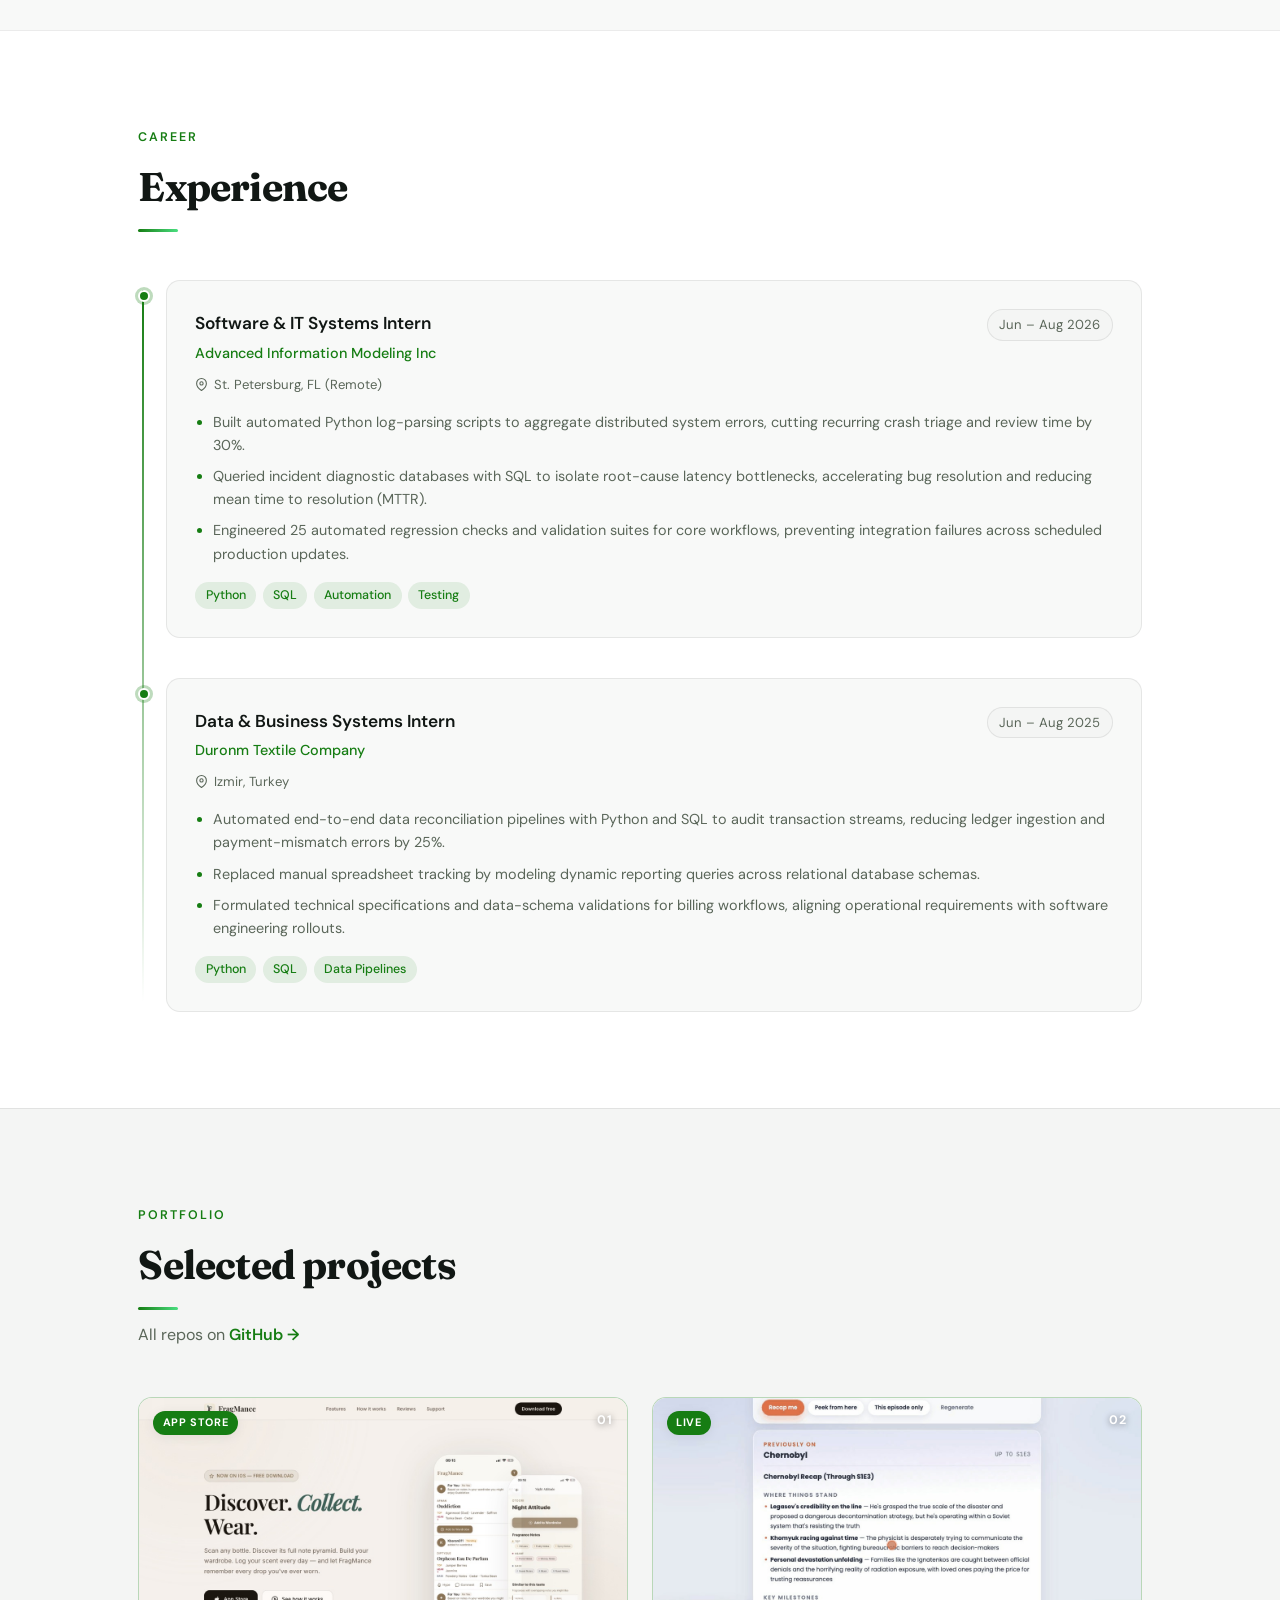
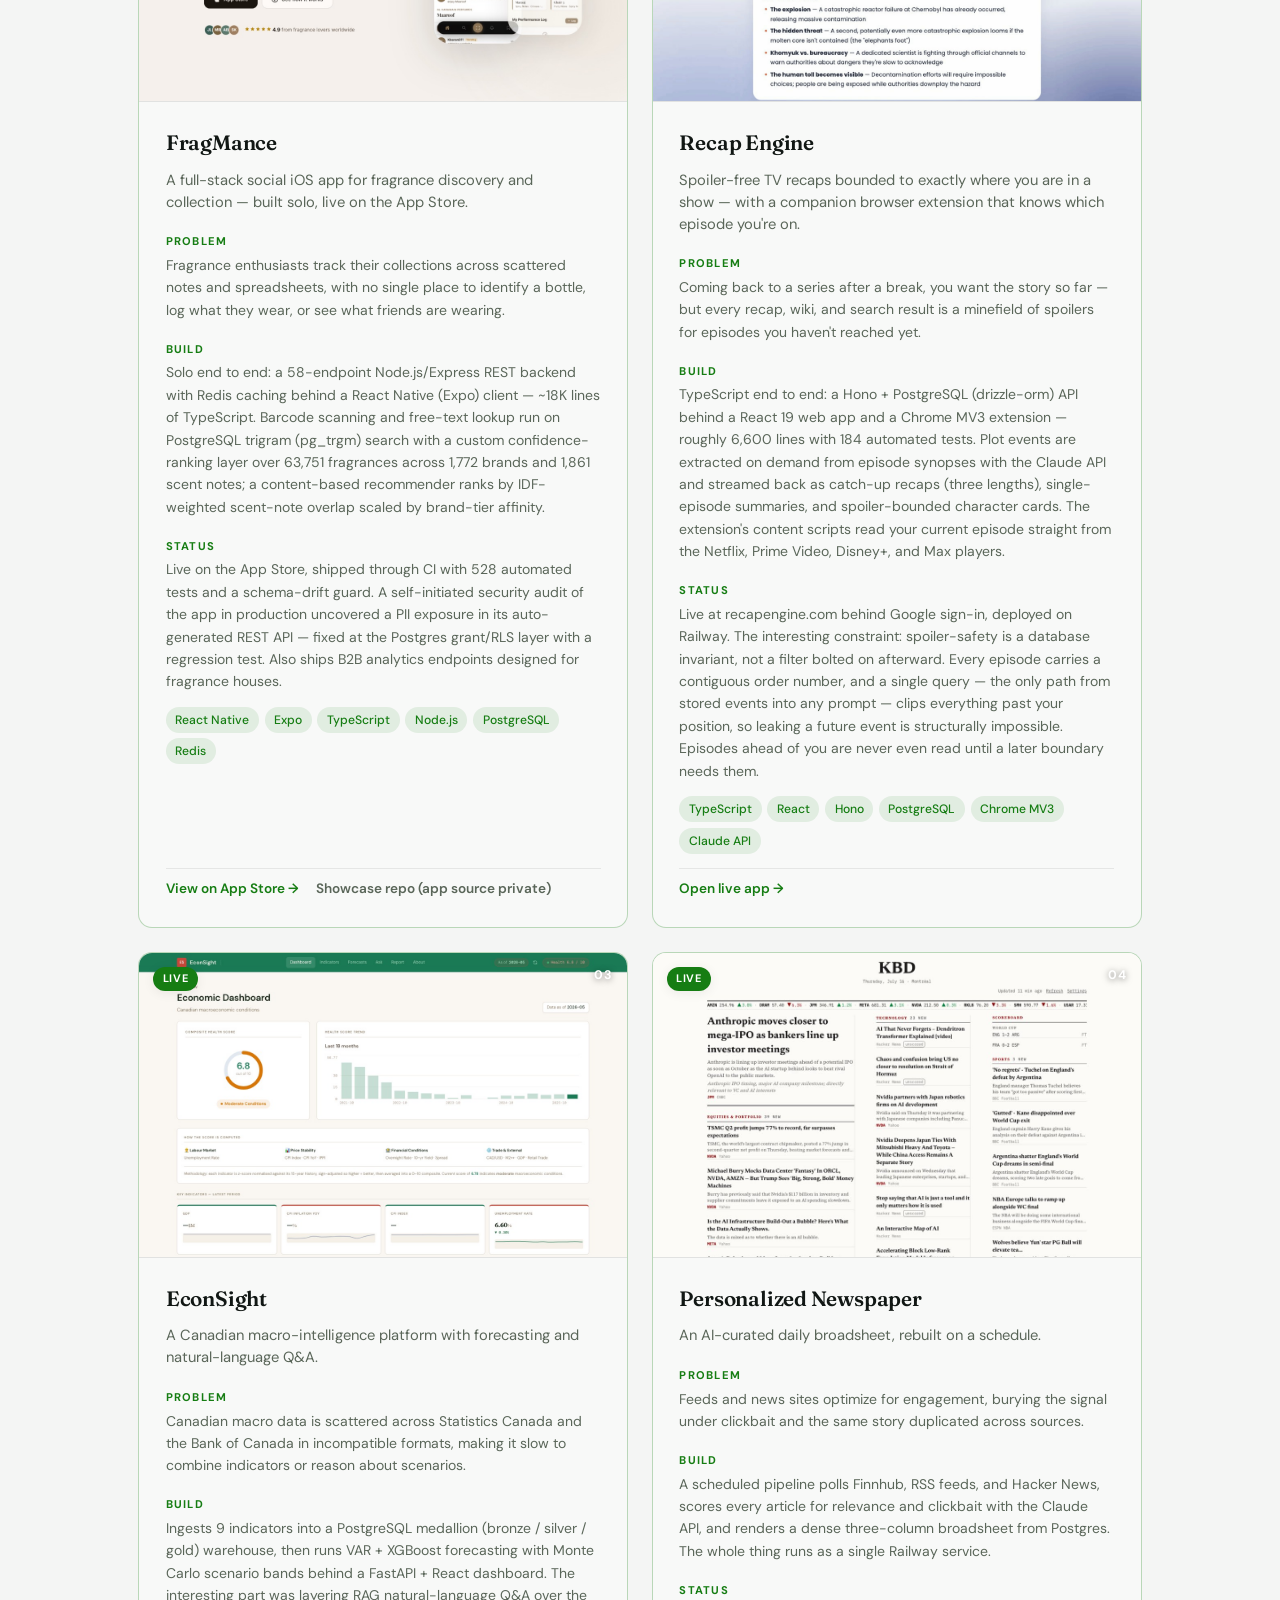
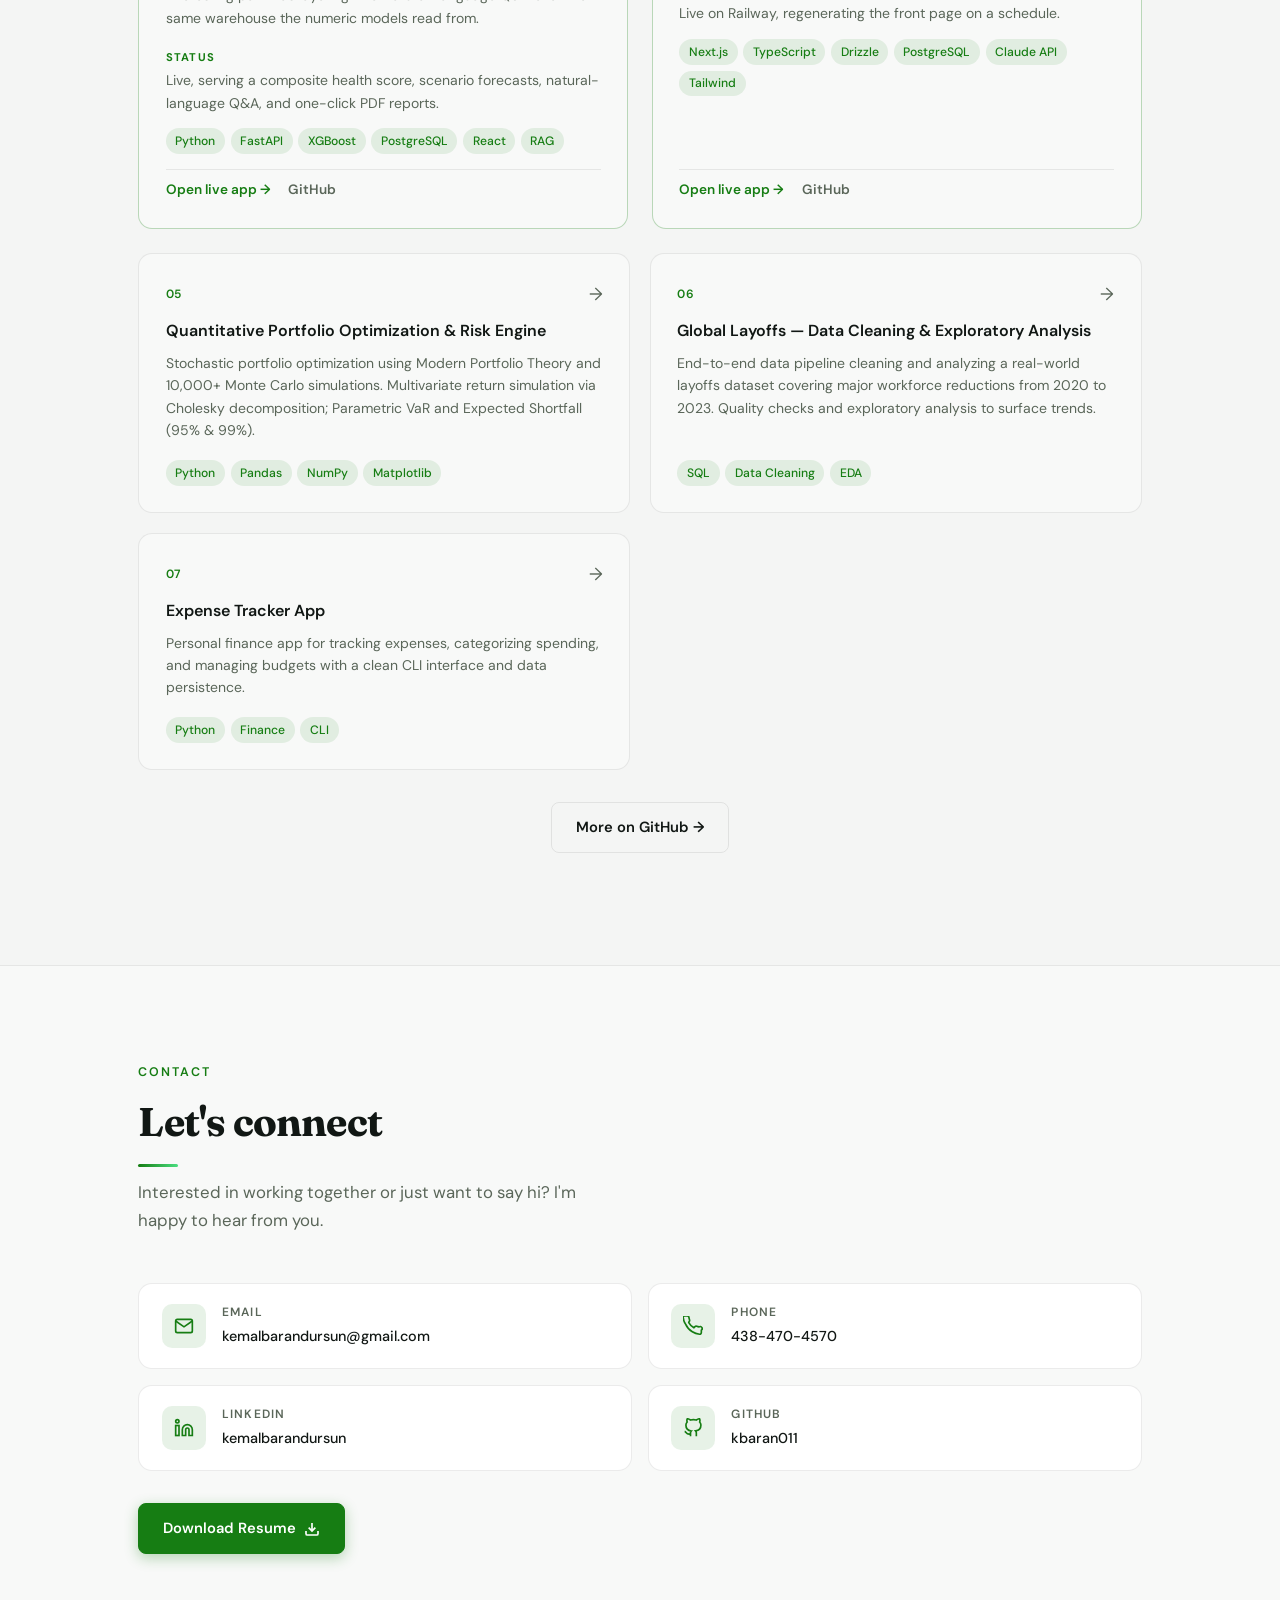
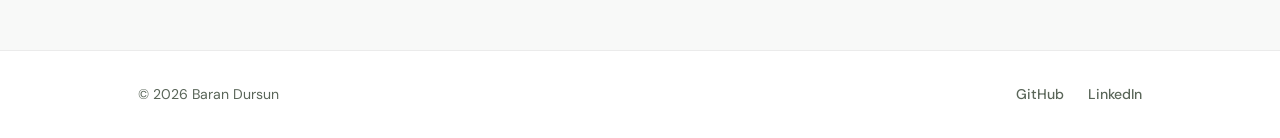
==== commit c021b9ca: "Reposition as software & data; update experience; remove FMVA/CFA and AuditAP - Drop finance-edge fr" ====
--- a/index.html
+++ b/index.html
@@ -3,7 +3,7 @@
 <head>
   <meta charset="UTF-8">
   <meta name="viewport" content="width=device-width, initial-scale=1.0">
-  <meta name="description" content="Baran Dursun — Software engineer who ships data-heavy products with a finance edge. McGill CS & Economics '26. An App Store app and four live data products. Open to internships and new grad roles.">
+  <meta name="description" content="Baran Dursun — Software engineer who ships data-heavy products. McGill CS & Economics '26. An App Store app and three live data products. Open to internships and new grad roles.">
   <link rel="canonical" href="https://kemalbarandursun.com/">
   <title>Baran Dursun — Software Engineer</title>
   <script>
@@ -18,7 +18,7 @@
 
   <!-- Open Graph -->
   <meta property="og:title" content="Baran Dursun — Software Engineer">
-  <meta property="og:description" content="Software engineer who ships data-heavy products with a finance edge. McGill CS & Economics '26 — an App Store app and four live data products.">
+  <meta property="og:description" content="Software engineer who ships data-heavy products. McGill CS & Economics '26 — an App Store app and three live data products.">
   <meta property="og:type" content="website">
   <meta property="og:url" content="https://kemalbarandursun.com/">
   <meta property="og:site_name" content="Baran Dursun">
@@ -30,7 +30,7 @@
   <!-- Twitter -->
   <meta name="twitter:card" content="summary_large_image">
   <meta name="twitter:title" content="Baran Dursun — Software Engineer">
-  <meta name="twitter:description" content="Software engineer who ships data-heavy products with a finance edge. McGill CS & Economics '26 — an App Store app and four live data products.">
+  <meta name="twitter:description" content="Software engineer who ships data-heavy products. McGill CS & Economics '26 — an App Store app and three live data products.">
   <meta name="twitter:image" content="https://kemalbarandursun.com/assets/og-image.png">
   <meta name="twitter:image:alt" content="Baran Dursun — Software engineer who builds and ships data-heavy products">
 
@@ -107,7 +107,7 @@
             I build and ship <span class="highlight">data-heavy products</span>.
           </h1>
           <p class="hero-desc reveal">
-            McGill CS &amp; Economics '26. I ship full-stack products end to end — an App Store app and four live data platforms — with a finance edge (FMVA, CFA Level 1 candidate).
+            McGill CS &amp; Economics '26. I ship full-stack, data-heavy products end to end — an App Store app and three live data platforms, from ingestion pipelines to the interfaces on top of them.
           </p>
           <div class="hero-cta reveal">
             <a href="#work" class="btn btn-primary">
@@ -138,15 +138,15 @@
       <div class="container section-inner">
         <div class="section-header reveal">
           <p class="section-eyebrow">About me</p>
-          <h2 class="section-title">Software engineer with a finance edge</h2>
+          <h2 class="section-title">Software engineer who ships data-heavy products</h2>
         </div>
         <div class="about-grid">
           <div class="about-content">
             <p class="about-lead reveal">
-              I'm a software engineer in Montreal studying CS &amp; Economics at McGill (graduating Dec 2026). I build full-stack, data-heavy products and take them all the way to production — an iOS app live on the App Store and four deployed data platforms, from ingestion pipelines to the interfaces on top of them.
+              I'm a software engineer in Montreal studying CS &amp; Economics at McGill (graduating Dec 2026). I build full-stack, data-heavy products and take them all the way to production — an iOS app live on the App Store and three deployed data platforms, from ingestion pipelines to the interfaces on top of them.
             </p>
             <p class="reveal">
-              My edge is the economics half of the degree: I'm comfortable with the finance and quantitative modeling behind the data, not just the plumbing. I'm an FMVA and a CFA Level 1 candidate, and my coursework spans Econometrics, Probability, Data Structures, and Financial Instruments &amp; Institutions. Earlier, I interned in invoicing &amp; collections at Duronm Textile and IT operations at Advanced Information Modeling.
+              The through-line in my work is data: I like building the whole path, from ingestion pipelines and databases up to the product on top. My coursework spans Data Structures &amp; Algorithms, Computer Systems, Programming Languages, Probability, and Econometrics. Earlier, I interned as a software &amp; IT systems intern at Advanced Information Modeling and a data &amp; business systems intern at Duronm Textile.
             </p>
             <p class="reveal">
               I'm fluent in English and Turkish, with intermediate French. Active in the McGill Consulting Association and the Economics Student Association.
@@ -167,20 +167,6 @@
               <span class="skill-badge">Power BI</span>
               <span class="skill-badge">Excel</span>
             </div>
-            <div class="about-certs">
-              <div class="cert-item">
-                <span class="cert-icon">
-                  <svg width="16" height="16" viewBox="0 0 24 24" fill="none" stroke="currentColor" stroke-width="2"><path d="M22 11.08V12a10 10 0 11-5.93-9.14"/><polyline points="22 4 12 14.01 9 11.01"/></svg>
-                </span>
-                <span>FMVA — Financial Modeling &amp; Valuation Analyst</span>
-              </div>
-              <div class="cert-item">
-                <span class="cert-icon">
-                  <svg width="16" height="16" viewBox="0 0 24 24" fill="none" stroke="currentColor" stroke-width="2"><path d="M22 11.08V12a10 10 0 11-5.93-9.14"/><polyline points="22 4 12 14.01 9 11.01"/></svg>
-                </span>
-                <span>CFA Level 1 Candidate</span>
-              </div>
-            </div>
           </div>
         </div>
       </div>
@@ -201,50 +187,49 @@
             <div class="timeline-card">
               <div class="timeline-header">
                 <div>
-                  <h3>Invoicing and Collections Intern</h3>
+                  <h3>Software &amp; IT Systems Intern</h3>
+                  <p class="timeline-company">Advanced Information Modeling Inc</p>
+                </div>
+                <span class="timeline-period">Jun – Aug 2026</span>
+              </div>
+              <p class="timeline-location">
+                <svg width="13" height="13" viewBox="0 0 24 24" fill="none" stroke="currentColor" stroke-width="2"><path d="M21 10c0 7-9 13-9 13s-9-6-9-13a9 9 0 0118 0z"/><circle cx="12" cy="10" r="3"/></svg>
+                St. Petersburg, FL (Remote)
+              </p>
+              <ul class="exp-bullets">
+                <li>Built automated Python log-parsing scripts to aggregate distributed system errors, cutting recurring crash triage and review time by 30%.</li>
+                <li>Queried incident diagnostic databases with SQL to isolate root-cause latency bottlenecks, accelerating bug resolution and reducing mean time to resolution (MTTR).</li>
+                <li>Engineered 25 automated regression checks and validation suites for core workflows, preventing integration failures across scheduled production updates.</li>
+              </ul>
+              <div class="timeline-tags">
+                <span>Python</span><span>SQL</span><span>Automation</span><span>Testing</span>
+              </div>
+            </div>
+          </div>
+
+          <div class="timeline-item reveal">
+            <div class="timeline-marker">
+              <div class="timeline-dot"></div>
+            </div>
+            <div class="timeline-card">
+              <div class="timeline-header">
+                <div>
+                  <h3>Data &amp; Business Systems Intern</h3>
                   <p class="timeline-company">Duronm Textile Company</p>
                 </div>
-                <span class="timeline-period">Jun – Aug 2023</span>
+                <span class="timeline-period">Jun – Aug 2025</span>
               </div>
               <p class="timeline-location">
                 <svg width="13" height="13" viewBox="0 0 24 24" fill="none" stroke="currentColor" stroke-width="2"><path d="M21 10c0 7-9 13-9 13s-9-6-9-13a9 9 0 0118 0z"/><circle cx="12" cy="10" r="3"/></svg>
                 Izmir, Turkey
               </p>
               <ul class="exp-bullets">
-                <li>Analyzed 200+ accounts receivable transactions to identify payment trends, delays, and cash-flow risk exposure.</li>
-                <li>Built weekly Excel reports tracking overdue balances, collection performance, and working capital indicators for management review.</li>
-                <li>Supported reconciliation of invoicing and payment records, improving data accuracy and reporting reliability.</li>
-                <li>Flagged high-risk accounts and payment anomalies for follow-up, supporting improved collection prioritization.</li>
+                <li>Automated end-to-end data reconciliation pipelines with Python and SQL to audit transaction streams, reducing ledger ingestion and payment-mismatch errors by 25%.</li>
+                <li>Replaced manual spreadsheet tracking by modeling dynamic reporting queries across relational database schemas.</li>
+                <li>Formulated technical specifications and data-schema validations for billing workflows, aligning operational requirements with software engineering rollouts.</li>
               </ul>
               <div class="timeline-tags">
-                <span>Excel</span><span>Data Analysis</span><span>Reporting</span><span>Finance</span>
-              </div>
-            </div>
-          </div>
-
-          <div class="timeline-item reveal">
-            <div class="timeline-marker">
-              <div class="timeline-dot"></div>
-            </div>
-            <div class="timeline-card">
-              <div class="timeline-header">
-                <div>
-                  <h3>Summer IT Intern</h3>
-                  <p class="timeline-company">Advanced Information Modeling Inc</p>
-                </div>
-                <span class="timeline-period">Jun – Aug 2024</span>
-              </div>
-              <p class="timeline-location">
-                <svg width="13" height="13" viewBox="0 0 24 24" fill="none" stroke="currentColor" stroke-width="2"><path d="M21 10c0 7-9 13-9 13s-9-6-9-13a9 9 0 0118 0z"/><circle cx="12" cy="10" r="3"/></svg>
-                St. Petersburg, FL (Remote)
-              </p>
-              <ul class="exp-bullets">
-                <li>Supported internal IT operations by monitoring system availability, performance logs, and operational metrics.</li>
-                <li>Analyzed internal workflows and documented recurring technical issues, contributing to process improvement recommendations.</li>
-                <li>Assisted with technology-enabled process improvements by updating internal documentation and supporting standard operating procedures.</li>
-              </ul>
-              <div class="timeline-tags">
-                <span>IT Operations</span><span>Documentation</span><span>Process Improvement</span>
+                <span>Python</span><span>SQL</span><span>Data Pipelines</span>
               </div>
             </div>
           </div>
@@ -392,44 +377,12 @@
             </div>
           </article>
 
-          <article class="case-card reveal">
-            <div class="case-shot">
-              <img src="assets/shots/auditap.jpg" loading="lazy" width="1200" height="750" alt="AuditAP accounts-payable monitoring dashboard flagging invoice anomalies">
-              <span class="case-badge">Live</span>
-              <span class="case-number">05</span>
-            </div>
-            <div class="case-body">
-              <h3>AuditAP</h3>
-              <p class="case-tagline">Accounts-payable anomaly monitoring for small finance teams.</p>
-              <div class="case-sections">
-                <div class="case-block">
-                  <span class="case-label">Problem</span>
-                  <p>Duplicate invoices, creeping vendor prices, and forgotten "zombie" subscriptions quietly drain accounts payable and rarely get caught by hand.</p>
-                </div>
-                <div class="case-block">
-                  <span class="case-label">Build</span>
-                  <p>Integrates with QuickBooks and builds 90-day rolling statistical baselines per vendor to flag duplicate invoices, vendor price creep, and zombie subscriptions, with an LLM pass auditing individual invoice line items.</p>
-                </div>
-                <div class="case-block">
-                  <span class="case-label">Status</span>
-                  <p>Live at auditap.it.com.</p>
-                </div>
-              </div>
-              <div class="work-tags">
-                <span>Python</span><span>SQL</span><span>PostgreSQL</span><span>LLMs</span>
-              </div>
-              <div class="case-links">
-                <a href="https://auditap.it.com/" class="case-link case-link-primary" target="_blank" rel="noopener">Open live app →</a>
-                <a href="https://github.com/kbaran011/auditap" class="case-link" target="_blank" rel="noopener">GitHub</a>
-              </div>
-            </div>
-          </article>
         </div>
 
         <div class="work-grid">
           <a href="https://github.com/kbaran011/Quantitative_Portfolio_Optimization_-_Risk-Engine" class="work-card reveal" target="_blank" rel="noopener">
             <div class="work-card-top">
-              <span class="work-number">06</span>
+              <span class="work-number">05</span>
               <span class="work-card-arrow">→</span>
             </div>
             <h3>Quantitative Portfolio Optimization &amp; Risk Engine</h3>
@@ -441,7 +394,7 @@
 
           <a href="https://github.com/kbaran011/Global-Layoffs-Data-Cleaning-Exploratory-Analysis" class="work-card reveal" target="_blank" rel="noopener">
             <div class="work-card-top">
-              <span class="work-number">07</span>
+              <span class="work-number">06</span>
               <span class="work-card-arrow">→</span>
             </div>
             <h3>Global Layoffs — Data Cleaning &amp; Exploratory Analysis</h3>
@@ -453,7 +406,7 @@
 
           <a href="https://github.com/kbaran011/Expense_Tracker_App" class="work-card reveal" target="_blank" rel="noopener">
             <div class="work-card-top">
-              <span class="work-number">08</span>
+              <span class="work-number">07</span>
               <span class="work-card-arrow">→</span>
             </div>
             <h3>Expense Tracker App</h3>
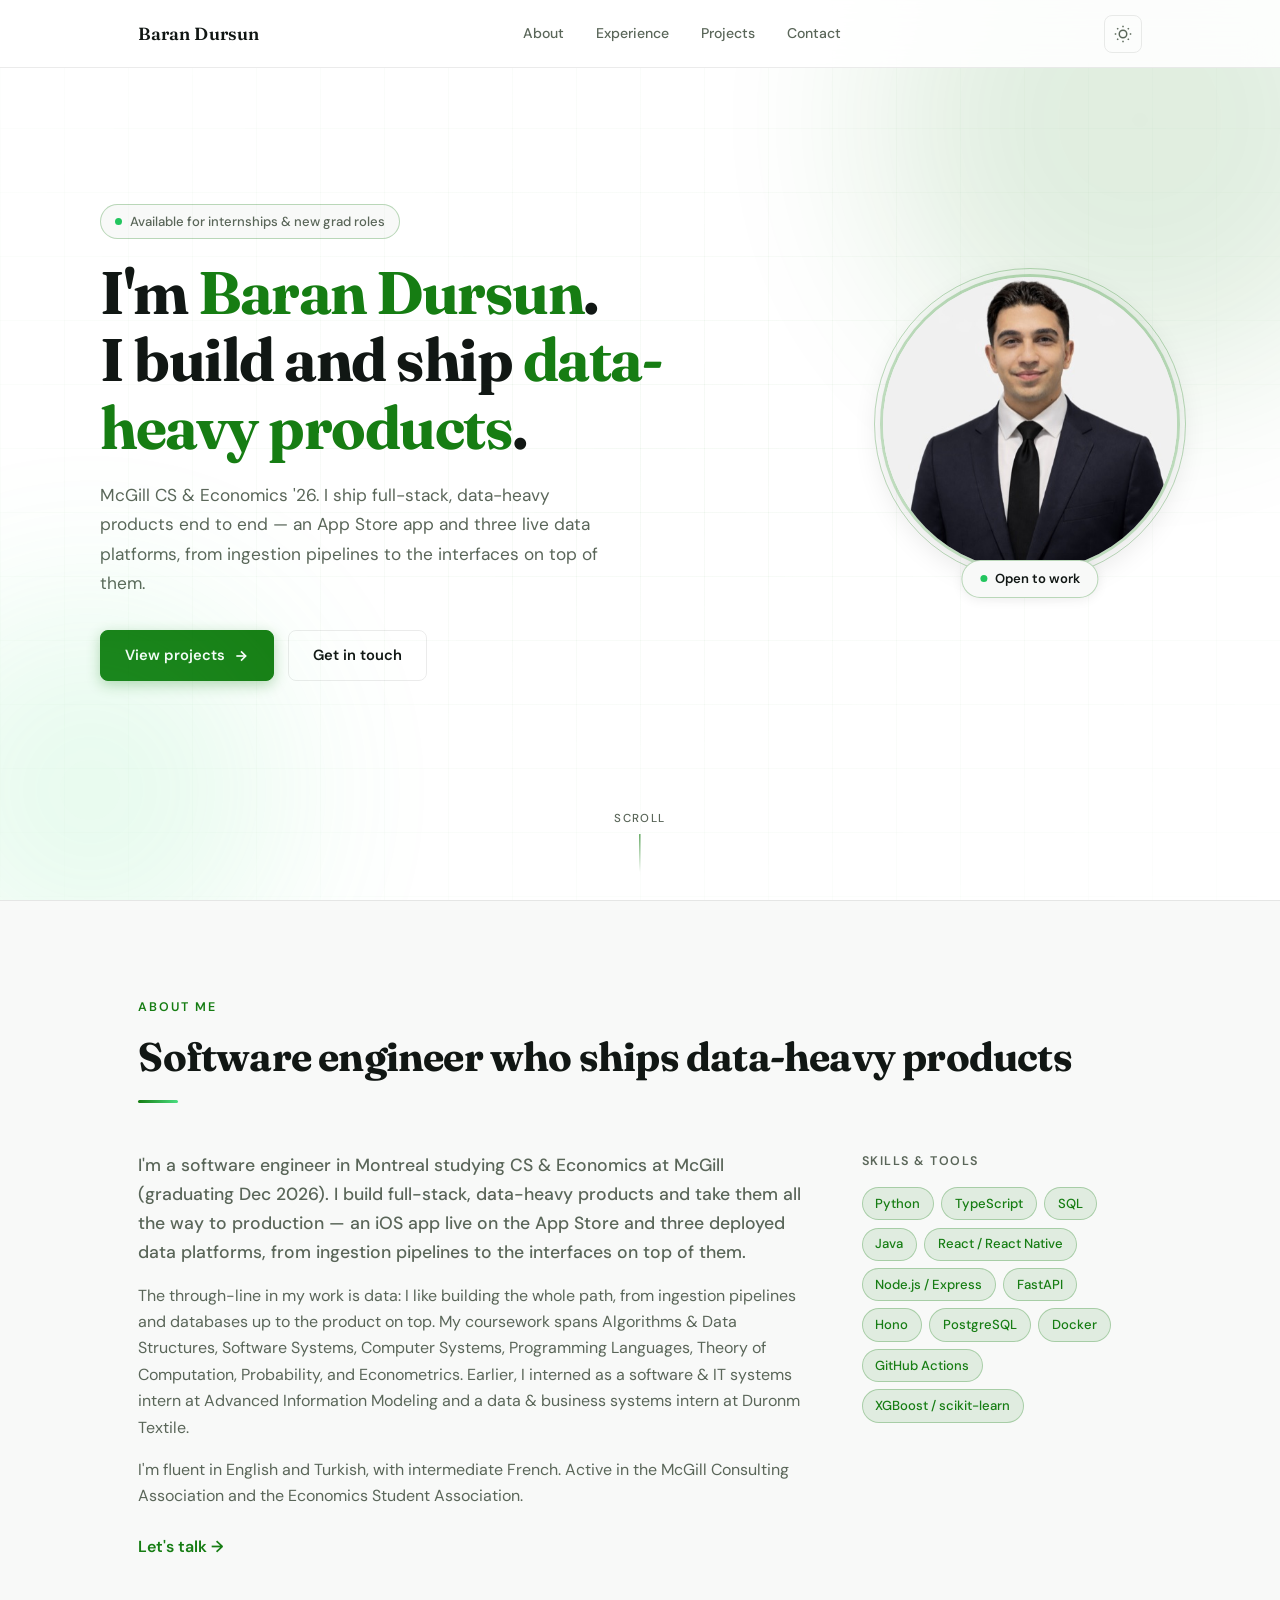
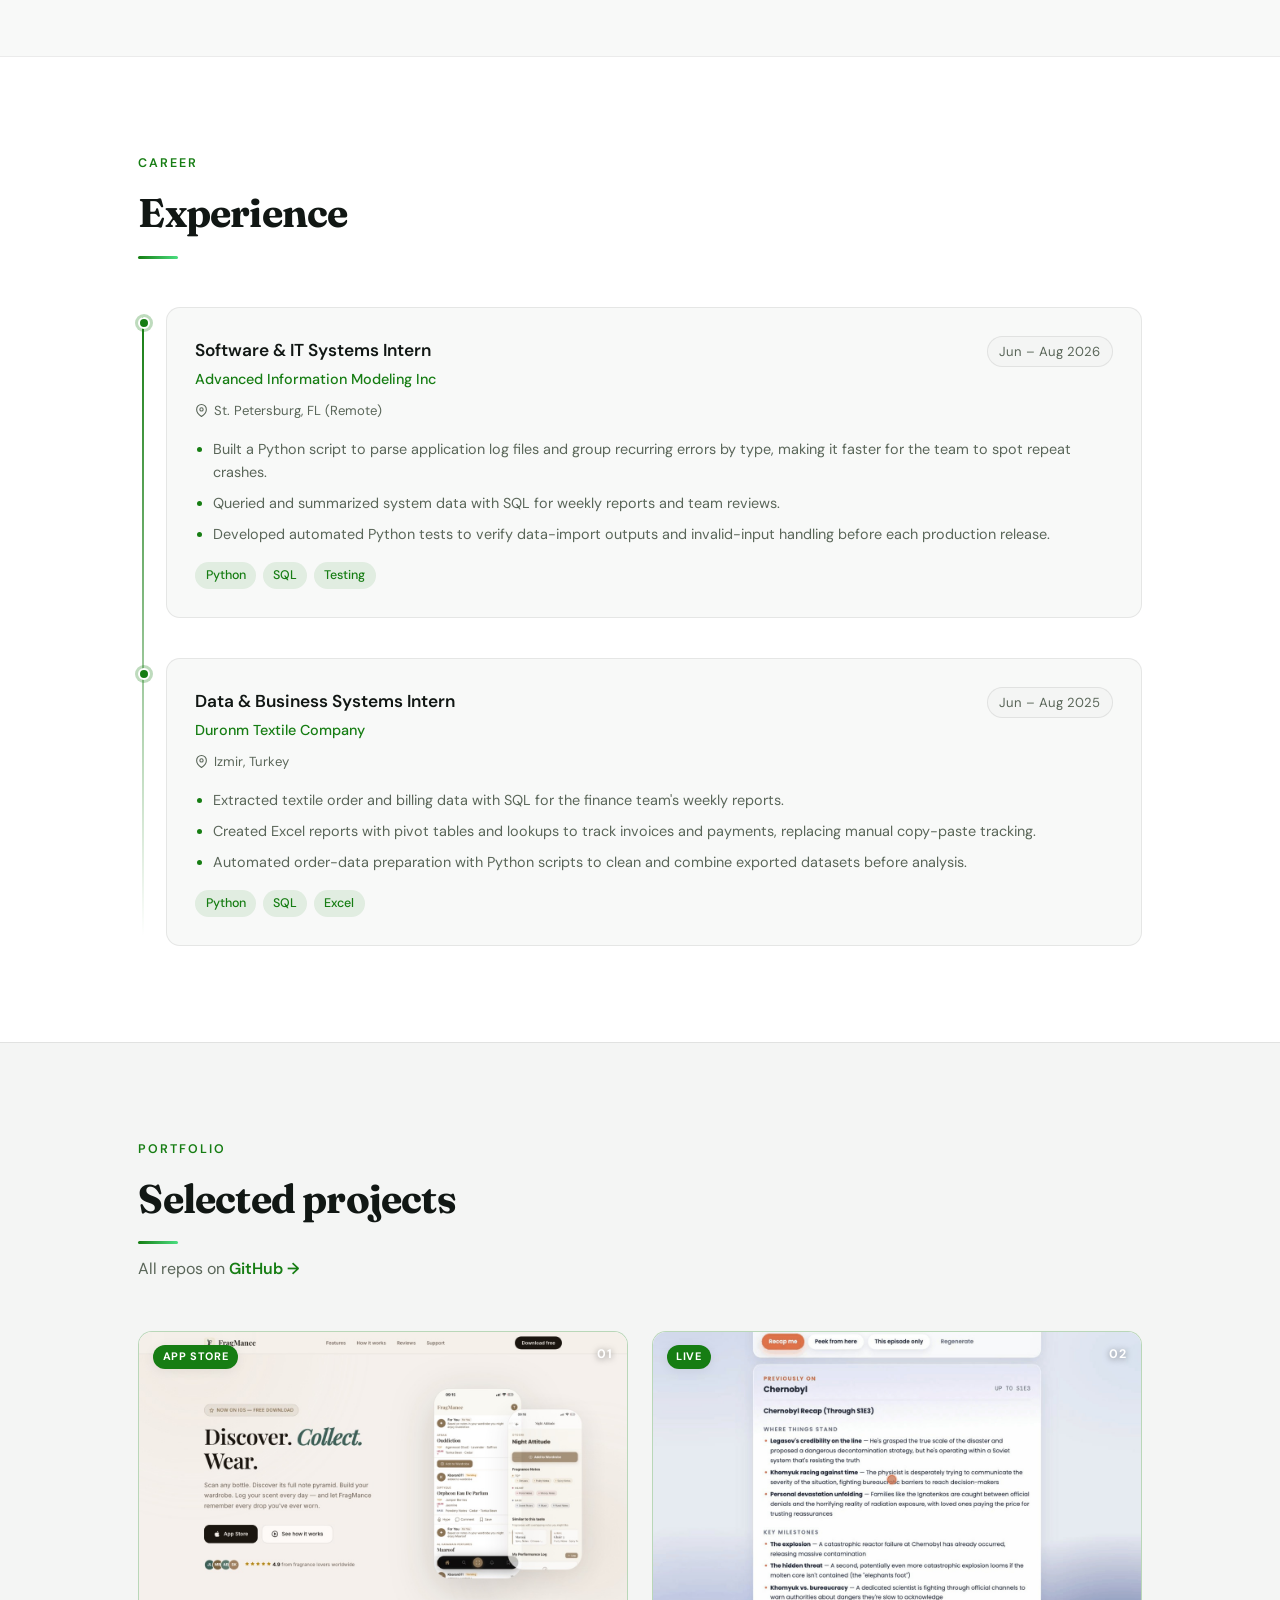
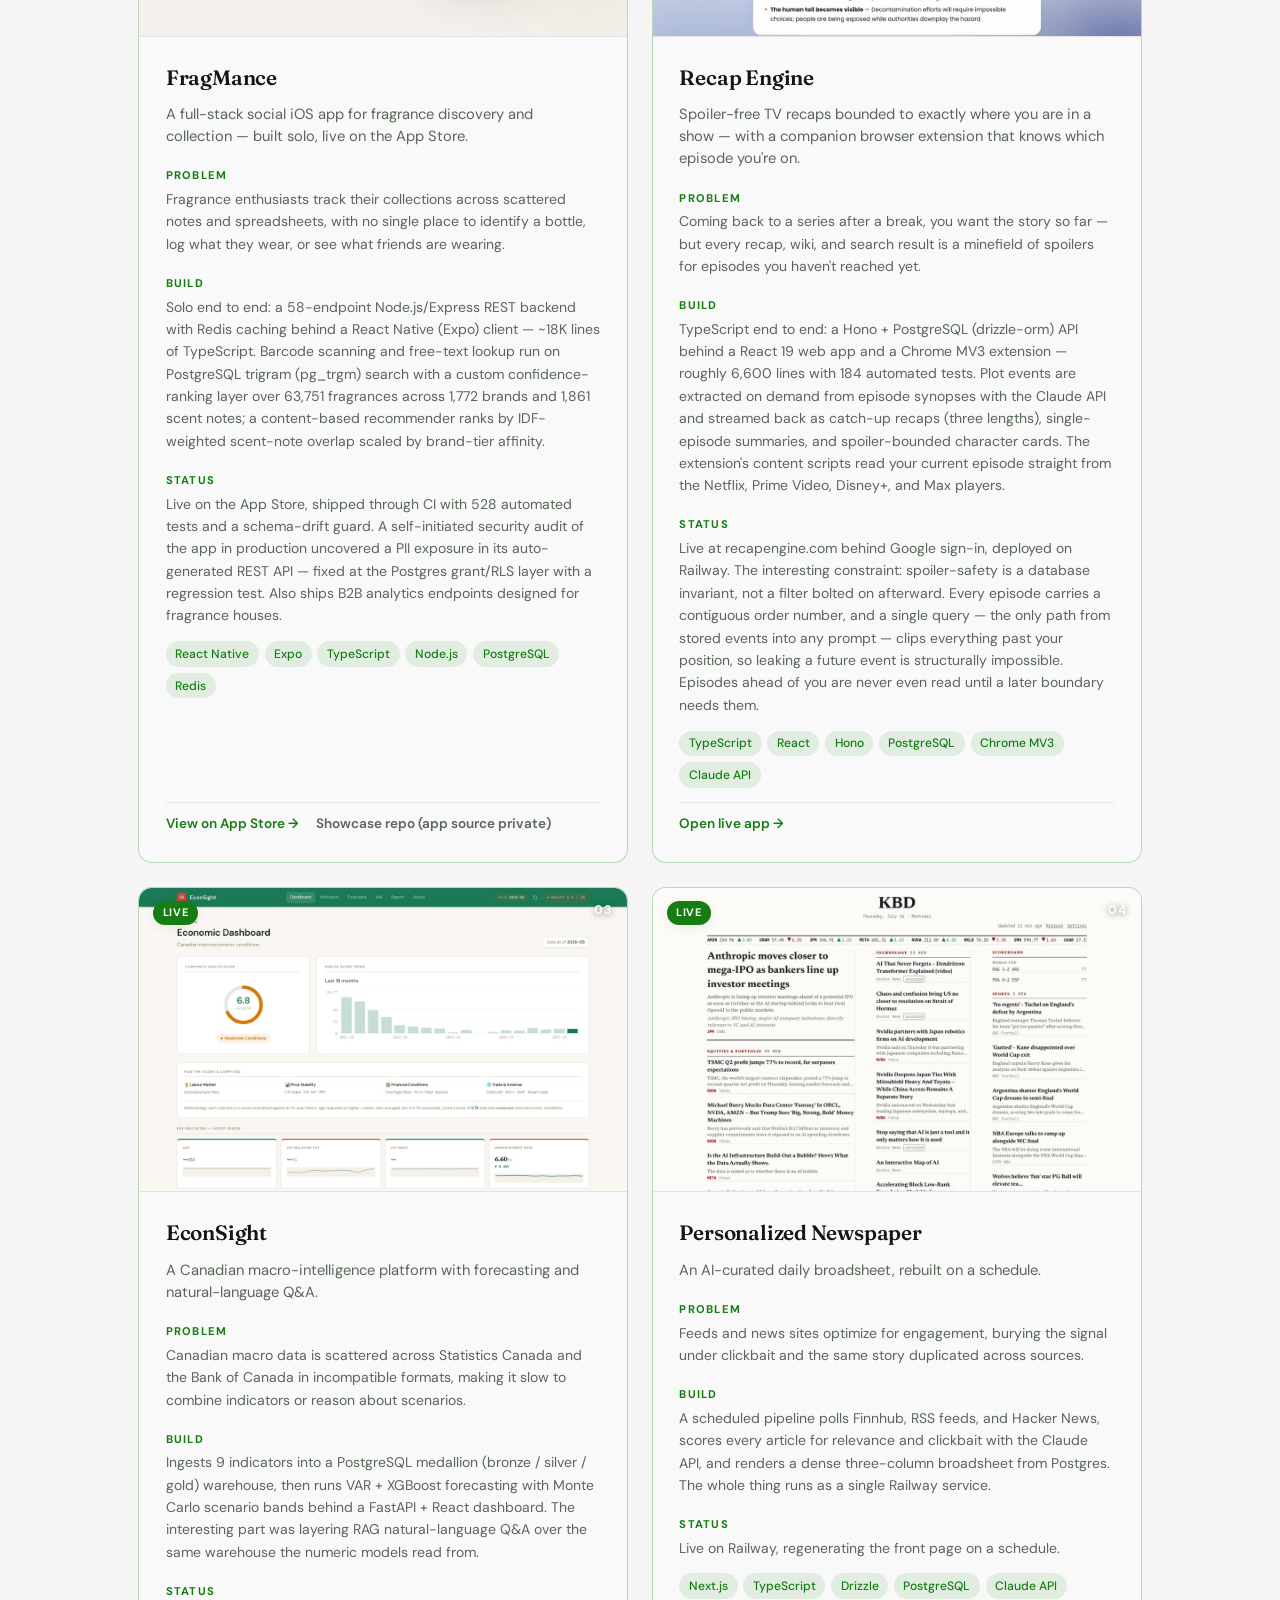
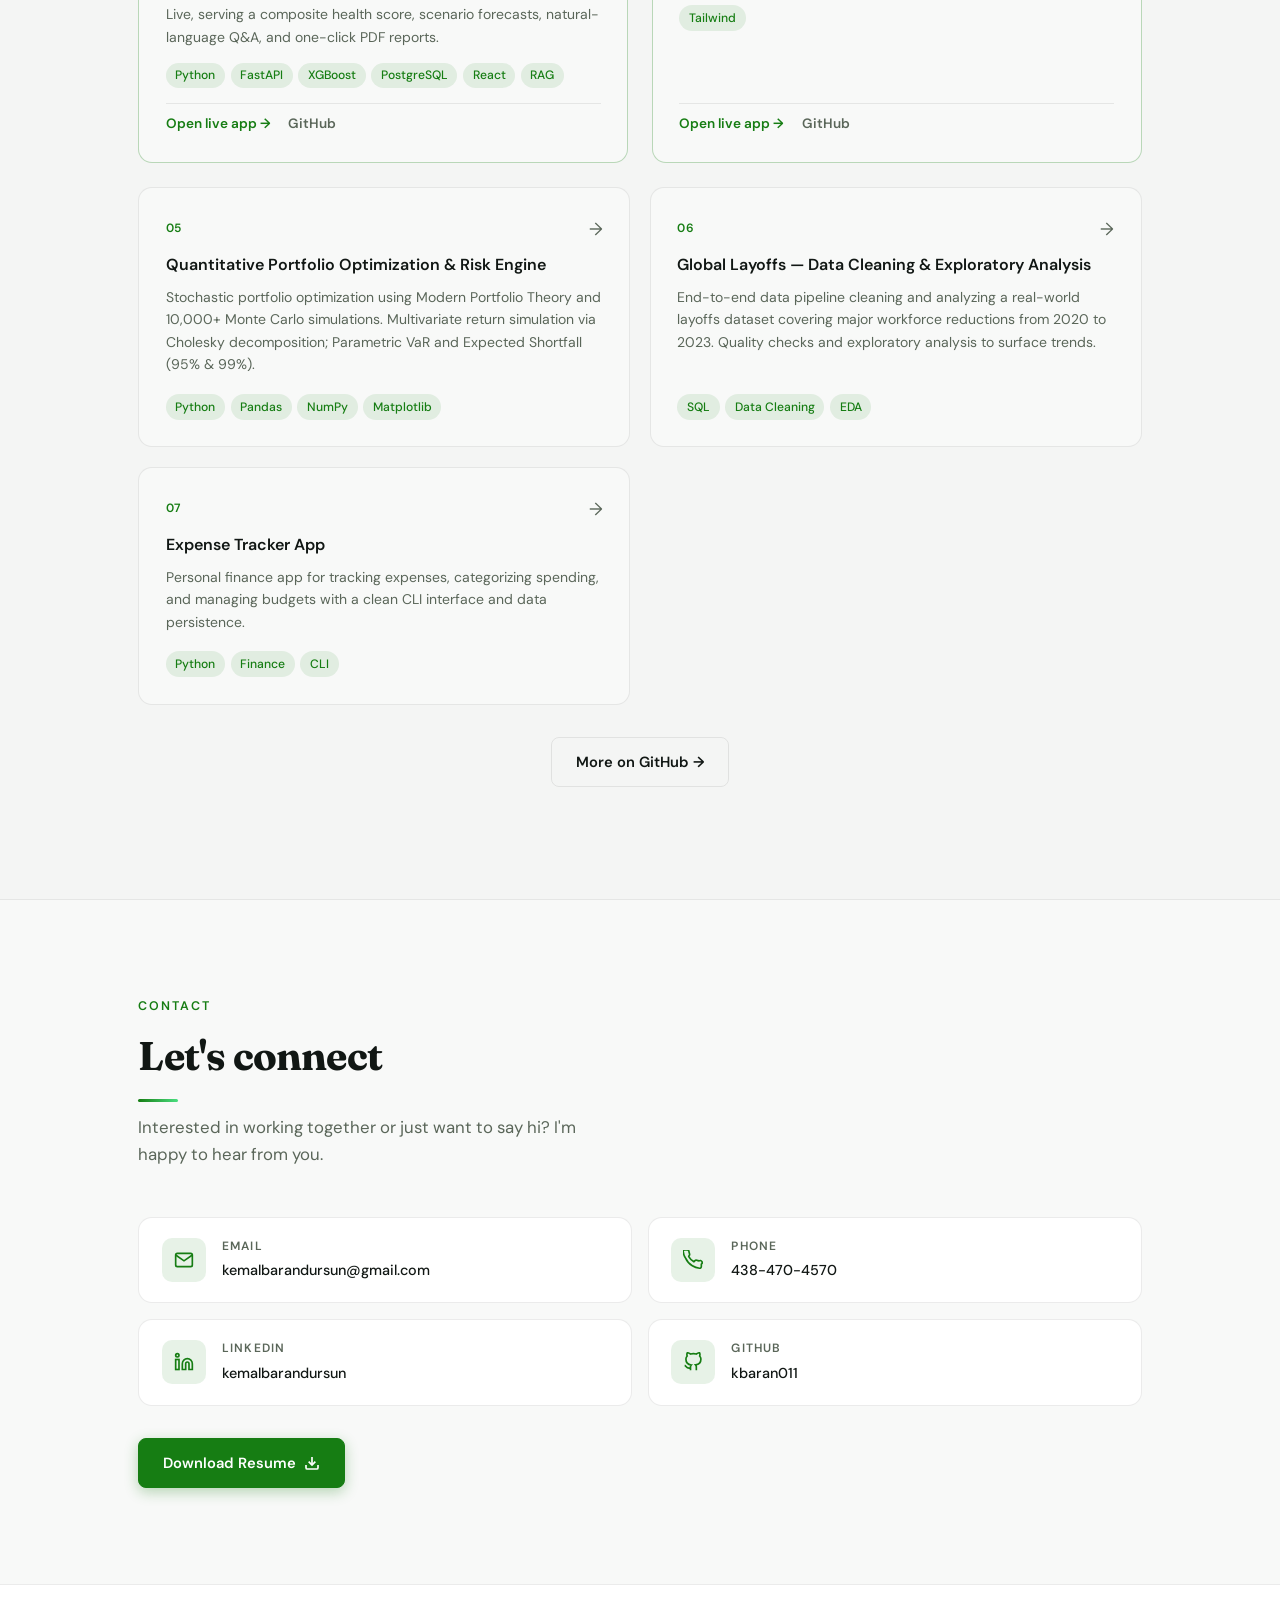
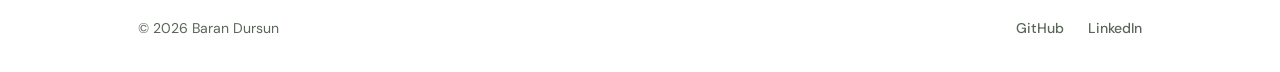
==== commit b125eeec: "Update downloadable resume to new formatted CV; sync site to match - Replace resume.pdf with owner's" ====
--- a/index.html
+++ b/index.html
@@ -146,7 +146,7 @@
               I'm a software engineer in Montreal studying CS &amp; Economics at McGill (graduating Dec 2026). I build full-stack, data-heavy products and take them all the way to production — an iOS app live on the App Store and three deployed data platforms, from ingestion pipelines to the interfaces on top of them.
             </p>
             <p class="reveal">
-              The through-line in my work is data: I like building the whole path, from ingestion pipelines and databases up to the product on top. My coursework spans Data Structures &amp; Algorithms, Computer Systems, Programming Languages, Probability, and Econometrics. Earlier, I interned as a software &amp; IT systems intern at Advanced Information Modeling and a data &amp; business systems intern at Duronm Textile.
+              The through-line in my work is data: I like building the whole path, from ingestion pipelines and databases up to the product on top. My coursework spans Algorithms &amp; Data Structures, Software Systems, Computer Systems, Programming Languages, Theory of Computation, Probability, and Econometrics. Earlier, I interned as a software &amp; IT systems intern at Advanced Information Modeling and a data &amp; business systems intern at Duronm Textile.
             </p>
             <p class="reveal">
               I'm fluent in English and Turkish, with intermediate French. Active in the McGill Consulting Association and the Economics Student Association.
@@ -158,14 +158,16 @@
             <div class="skills-grid">
               <span class="skill-badge">Python</span>
               <span class="skill-badge">TypeScript</span>
+              <span class="skill-badge">SQL</span>
+              <span class="skill-badge">Java</span>
               <span class="skill-badge">React / React Native</span>
-              <span class="skill-badge">Node.js</span>
-              <span class="skill-badge">SQL / PostgreSQL</span>
+              <span class="skill-badge">Node.js / Express</span>
               <span class="skill-badge">FastAPI</span>
-              <span class="skill-badge">Next.js</span>
-              <span class="skill-badge">Pandas / NumPy</span>
-              <span class="skill-badge">Power BI</span>
-              <span class="skill-badge">Excel</span>
+              <span class="skill-badge">Hono</span>
+              <span class="skill-badge">PostgreSQL</span>
+              <span class="skill-badge">Docker</span>
+              <span class="skill-badge">GitHub Actions</span>
+              <span class="skill-badge">XGBoost / scikit-learn</span>
             </div>
           </div>
         </div>
@@ -197,12 +199,12 @@
                 St. Petersburg, FL (Remote)
               </p>
               <ul class="exp-bullets">
-                <li>Built automated Python log-parsing scripts to aggregate distributed system errors, cutting recurring crash triage and review time by 30%.</li>
-                <li>Queried incident diagnostic databases with SQL to isolate root-cause latency bottlenecks, accelerating bug resolution and reducing mean time to resolution (MTTR).</li>
-                <li>Engineered 25 automated regression checks and validation suites for core workflows, preventing integration failures across scheduled production updates.</li>
+                <li>Built a Python script to parse application log files and group recurring errors by type, making it faster for the team to spot repeat crashes.</li>
+                <li>Queried and summarized system data with SQL for weekly reports and team reviews.</li>
+                <li>Developed automated Python tests to verify data-import outputs and invalid-input handling before each production release.</li>
               </ul>
               <div class="timeline-tags">
-                <span>Python</span><span>SQL</span><span>Automation</span><span>Testing</span>
+                <span>Python</span><span>SQL</span><span>Testing</span>
               </div>
             </div>
           </div>
@@ -224,12 +226,12 @@
                 Izmir, Turkey
               </p>
               <ul class="exp-bullets">
-                <li>Automated end-to-end data reconciliation pipelines with Python and SQL to audit transaction streams, reducing ledger ingestion and payment-mismatch errors by 25%.</li>
-                <li>Replaced manual spreadsheet tracking by modeling dynamic reporting queries across relational database schemas.</li>
-                <li>Formulated technical specifications and data-schema validations for billing workflows, aligning operational requirements with software engineering rollouts.</li>
+                <li>Extracted textile order and billing data with SQL for the finance team's weekly reports.</li>
+                <li>Created Excel reports with pivot tables and lookups to track invoices and payments, replacing manual copy-paste tracking.</li>
+                <li>Automated order-data preparation with Python scripts to clean and combine exported datasets before analysis.</li>
               </ul>
               <div class="timeline-tags">
-                <span>Python</span><span>SQL</span><span>Data Pipelines</span>
+                <span>Python</span><span>SQL</span><span>Excel</span>
               </div>
             </div>
           </div>
@@ -471,7 +473,7 @@
           </a>
         </div>
         <div class="contact-resume reveal">
-          <a href="resume.pdf" class="btn btn-primary" download>
+          <a href="resume.pdf" class="btn btn-primary" download="Kemal_Baran_Dursun_Resume.pdf">
             Download Resume
             <svg width="16" height="16" viewBox="0 0 24 24" fill="none" stroke="currentColor" stroke-width="2.5"><path d="M21 15v4a2 2 0 01-2 2H5a2 2 0 01-2-2v-4"/><polyline points="7 10 12 15 17 10"/><line x1="12" y1="15" x2="12" y2="3"/></svg>
           </a>
